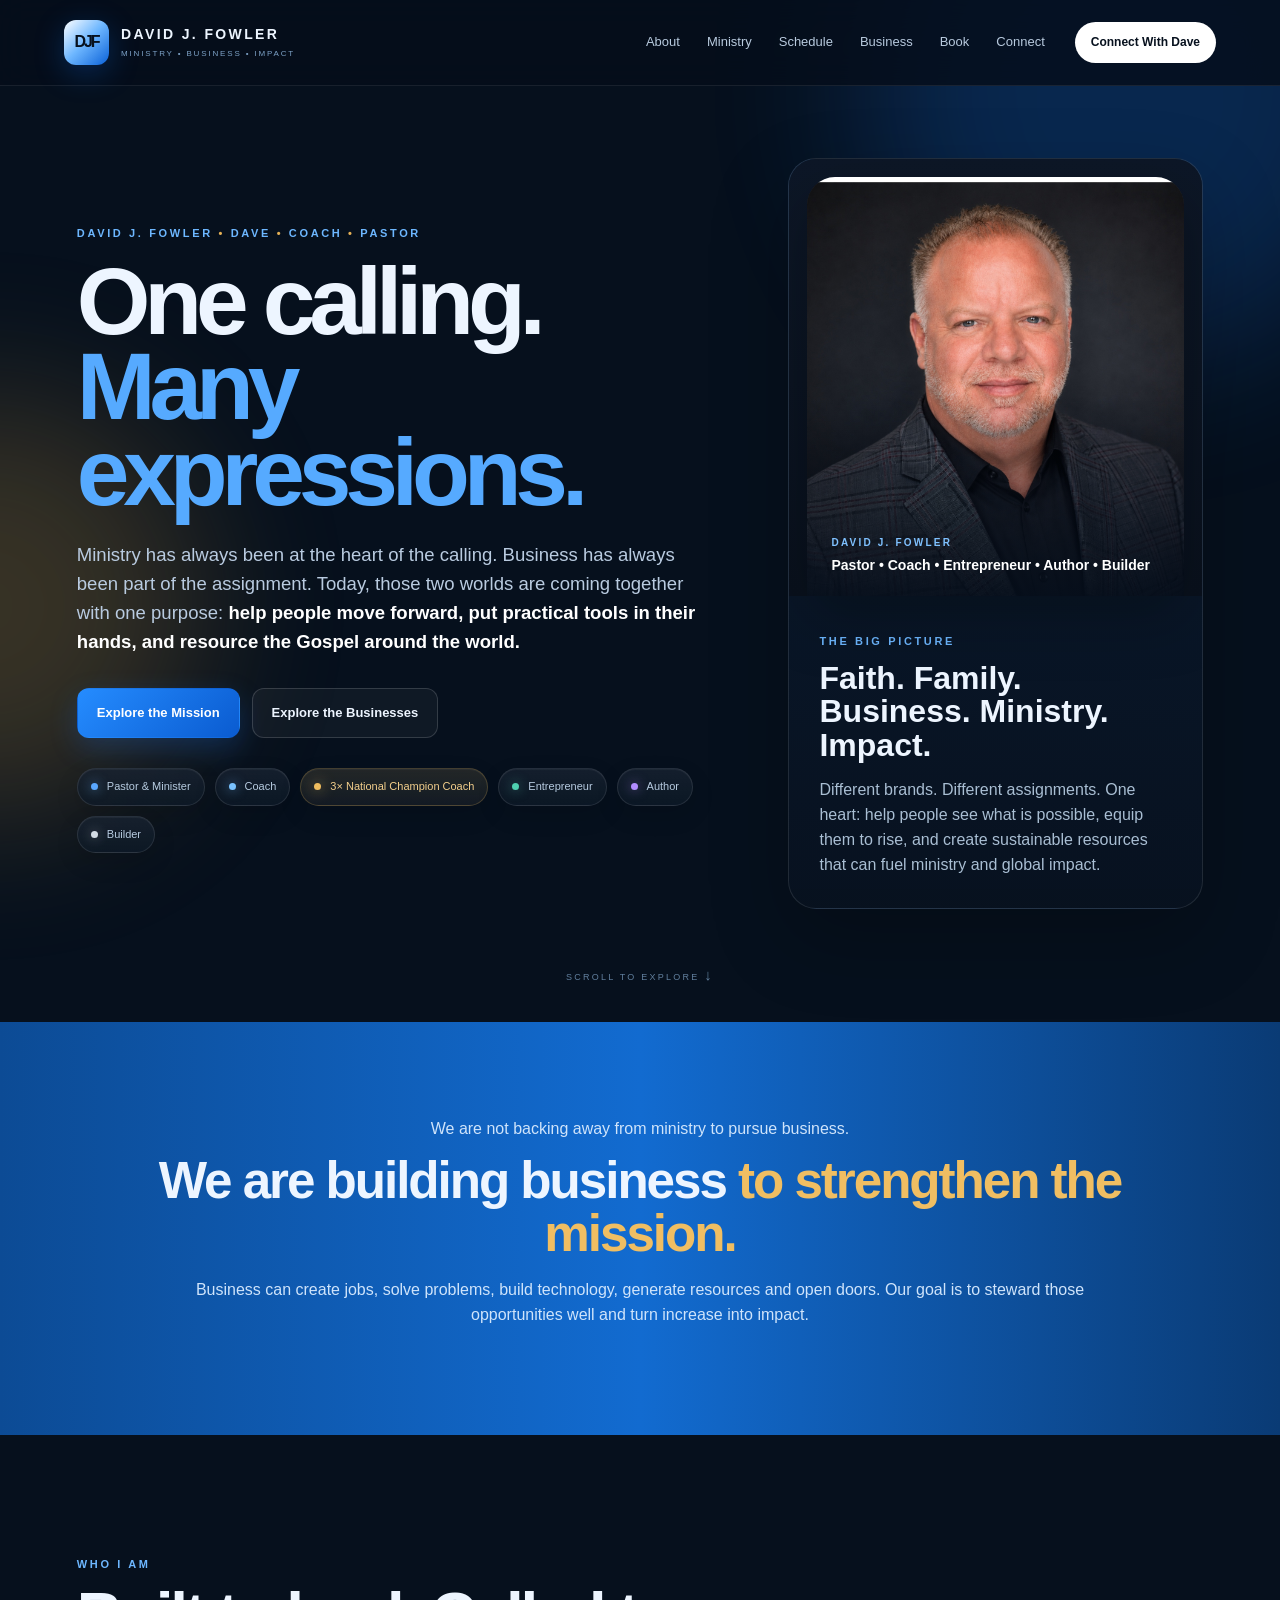
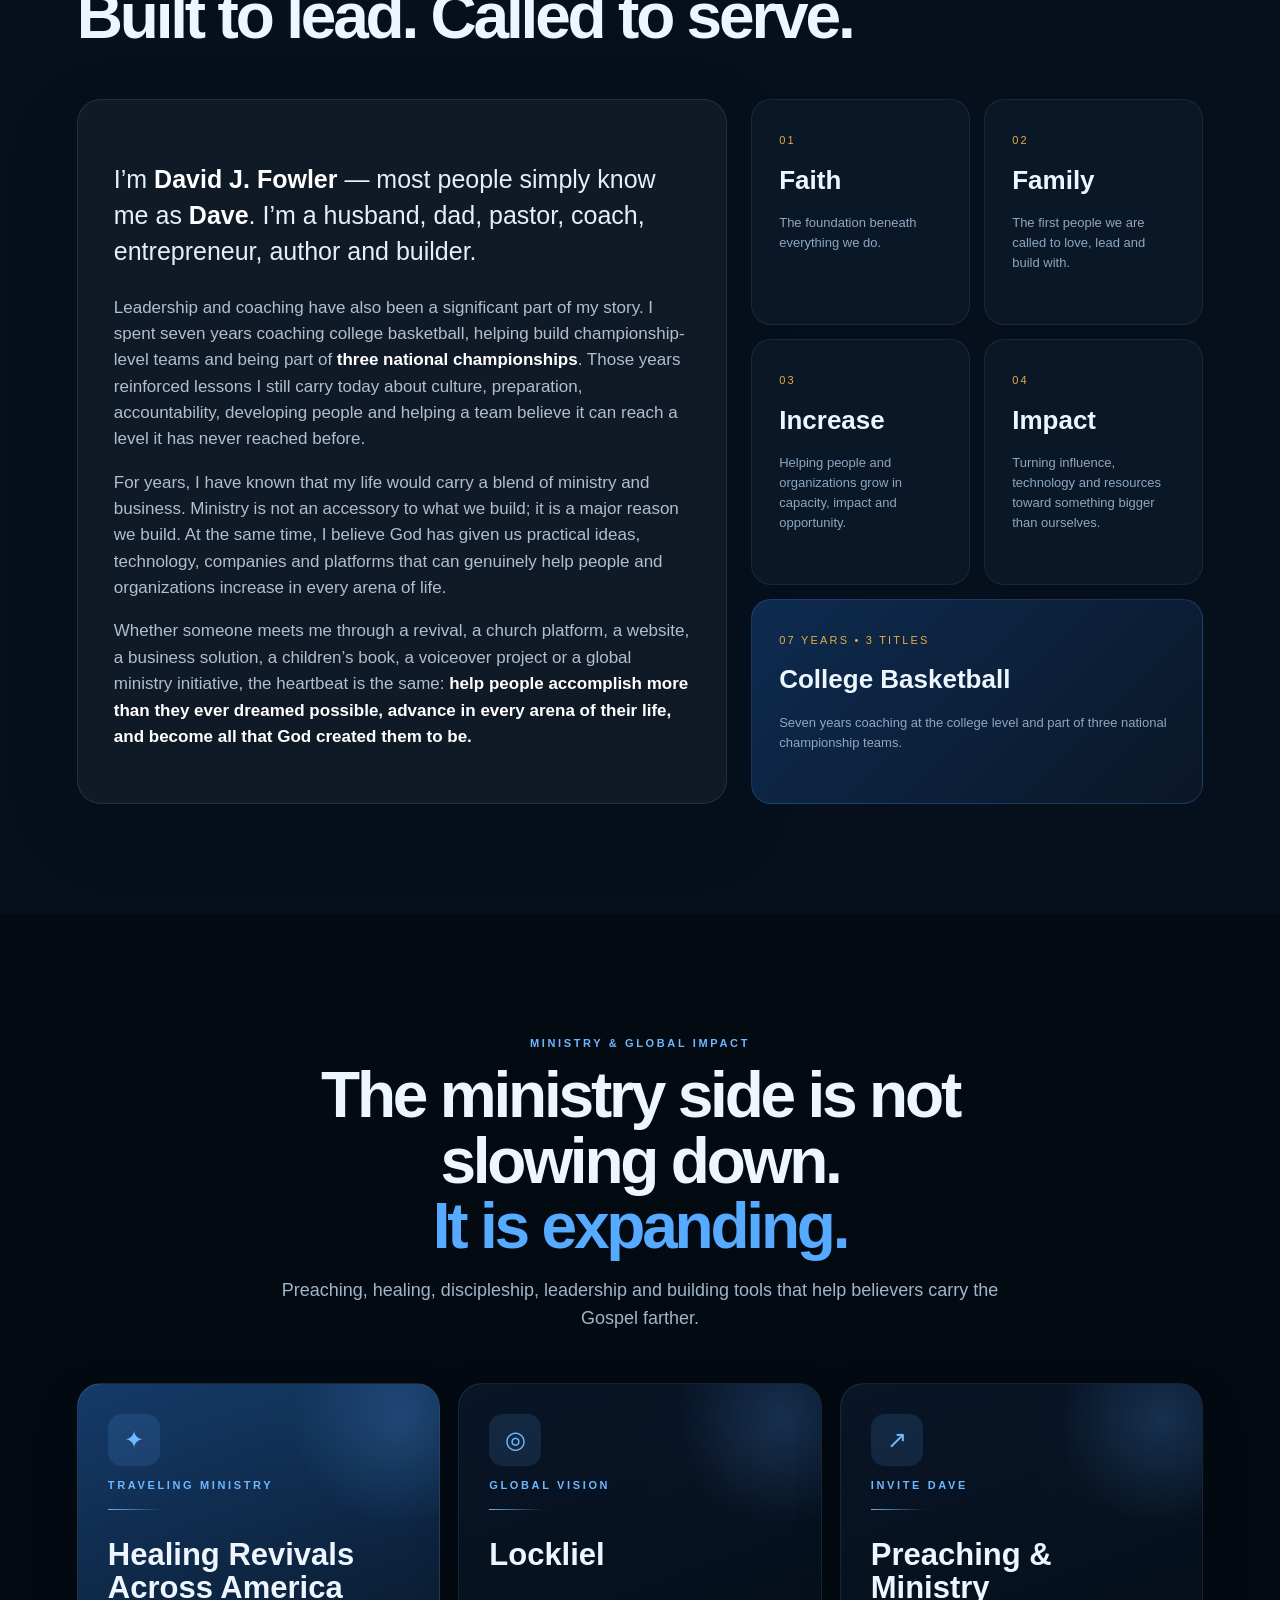
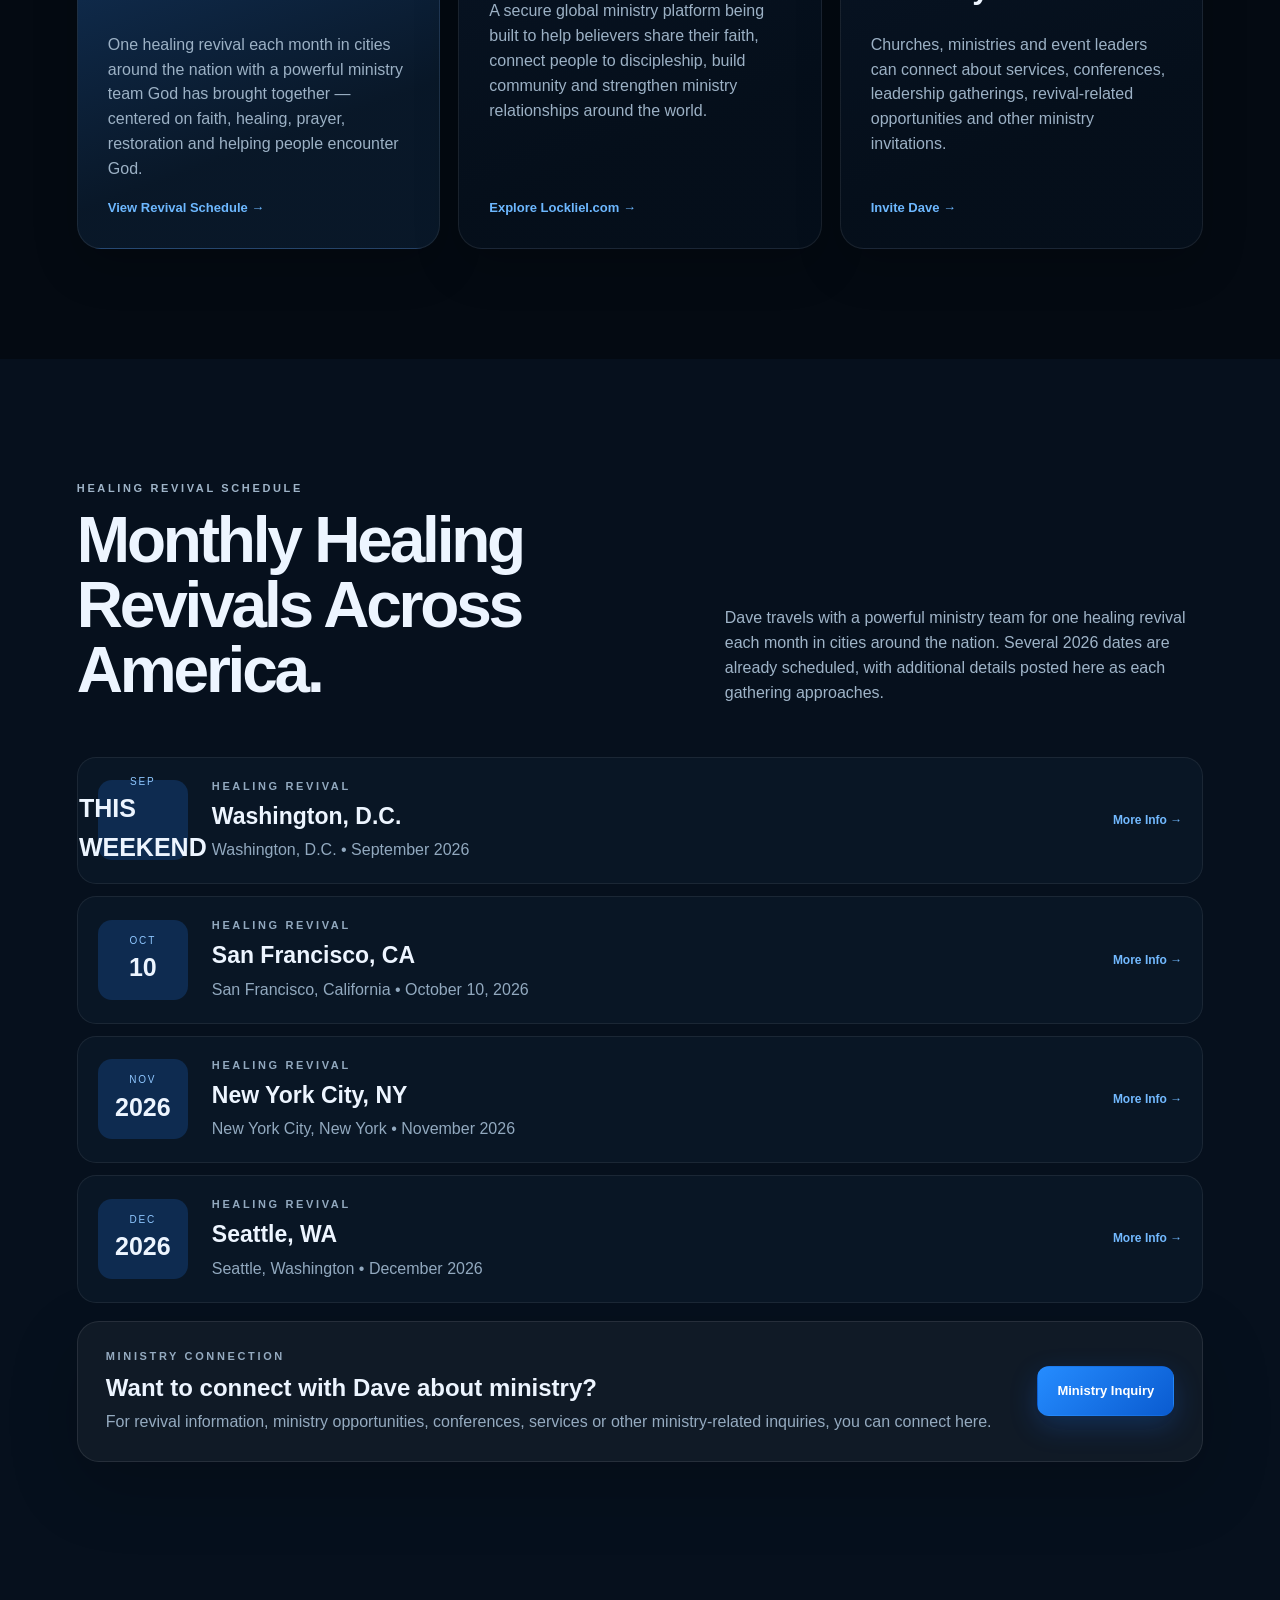
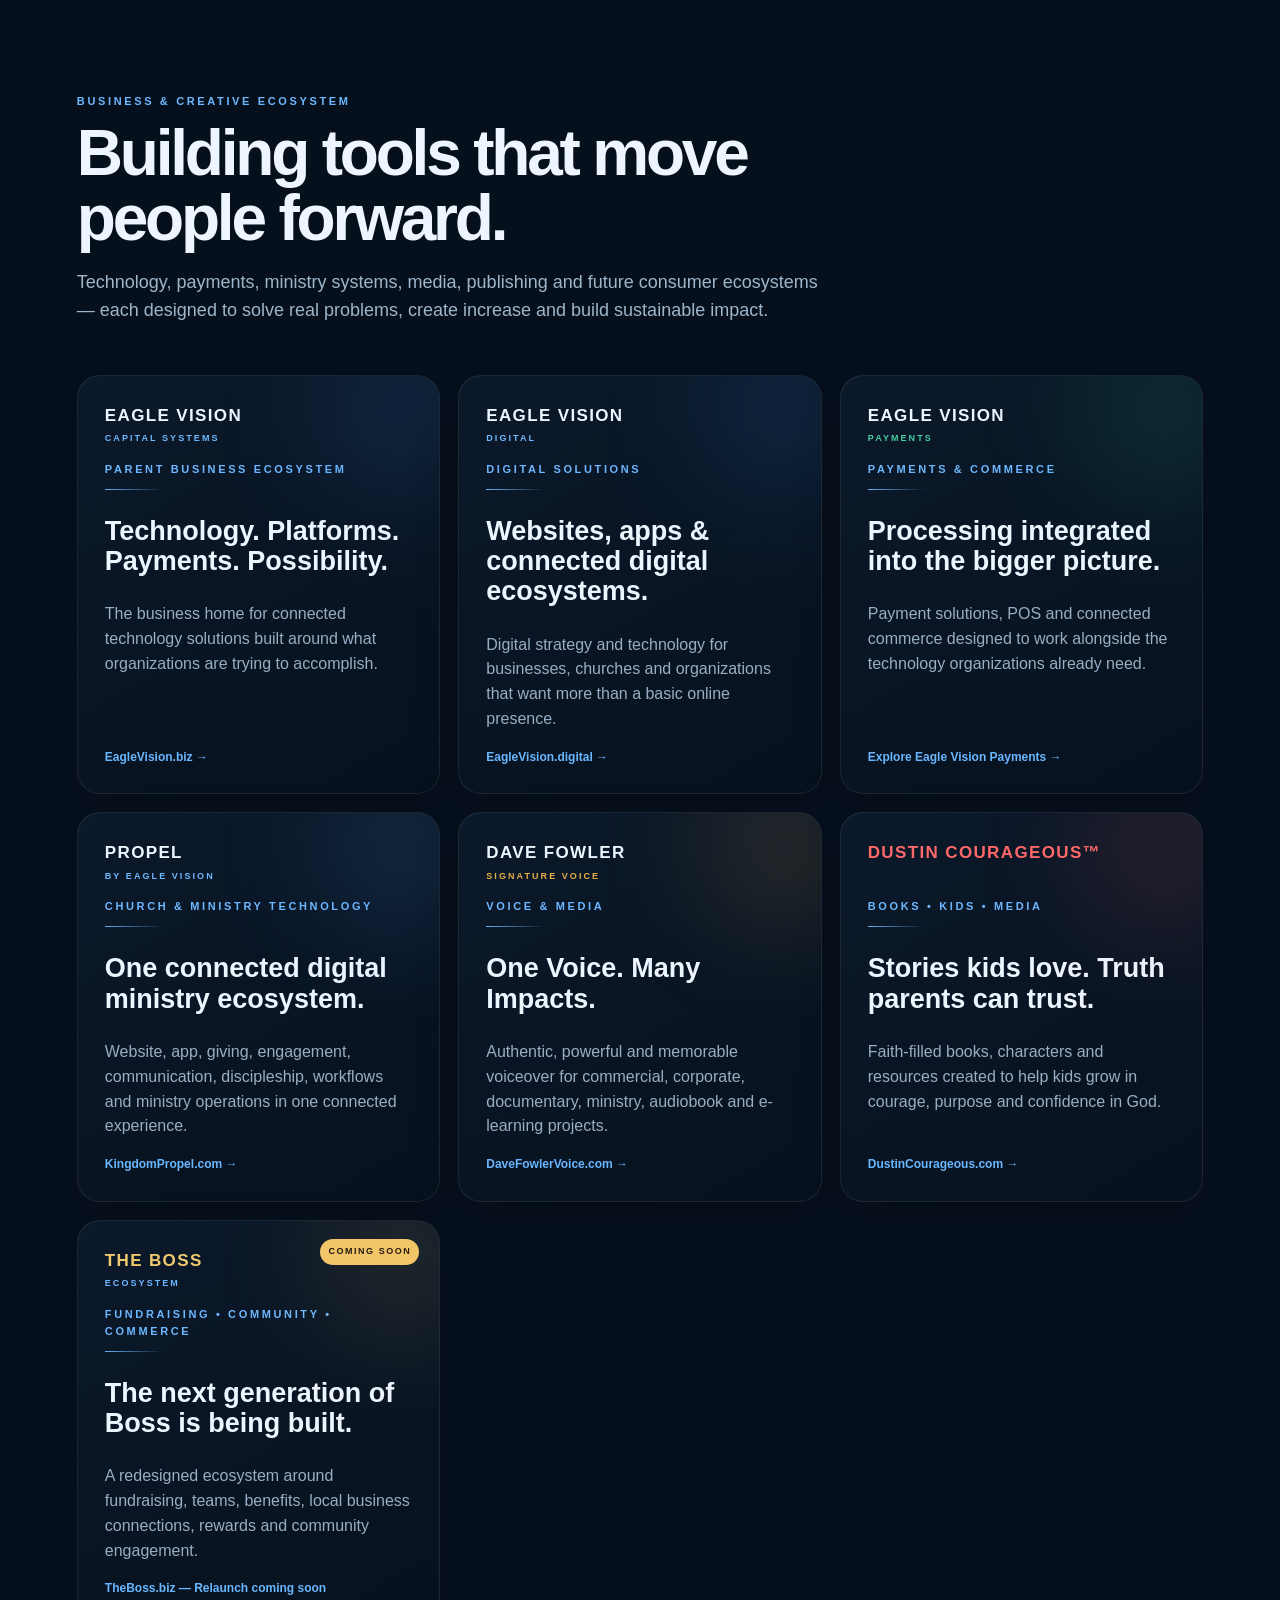
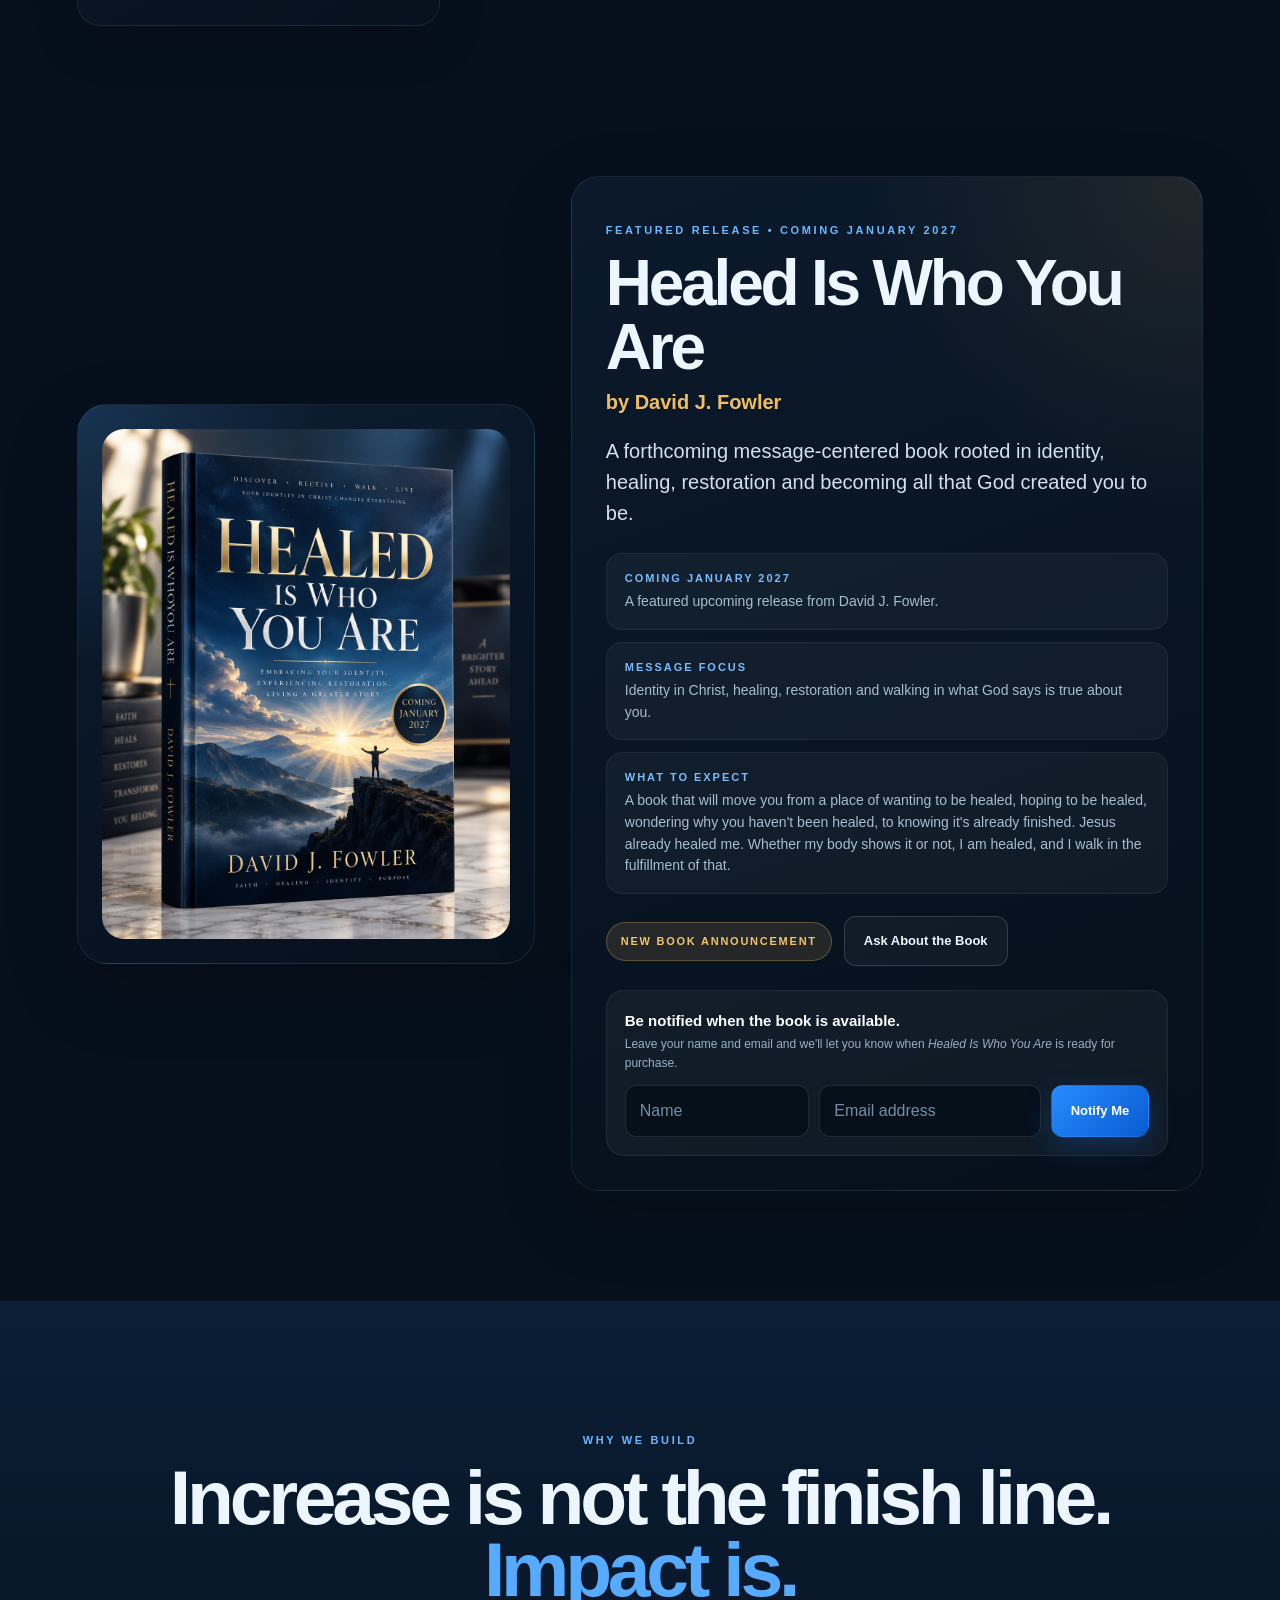
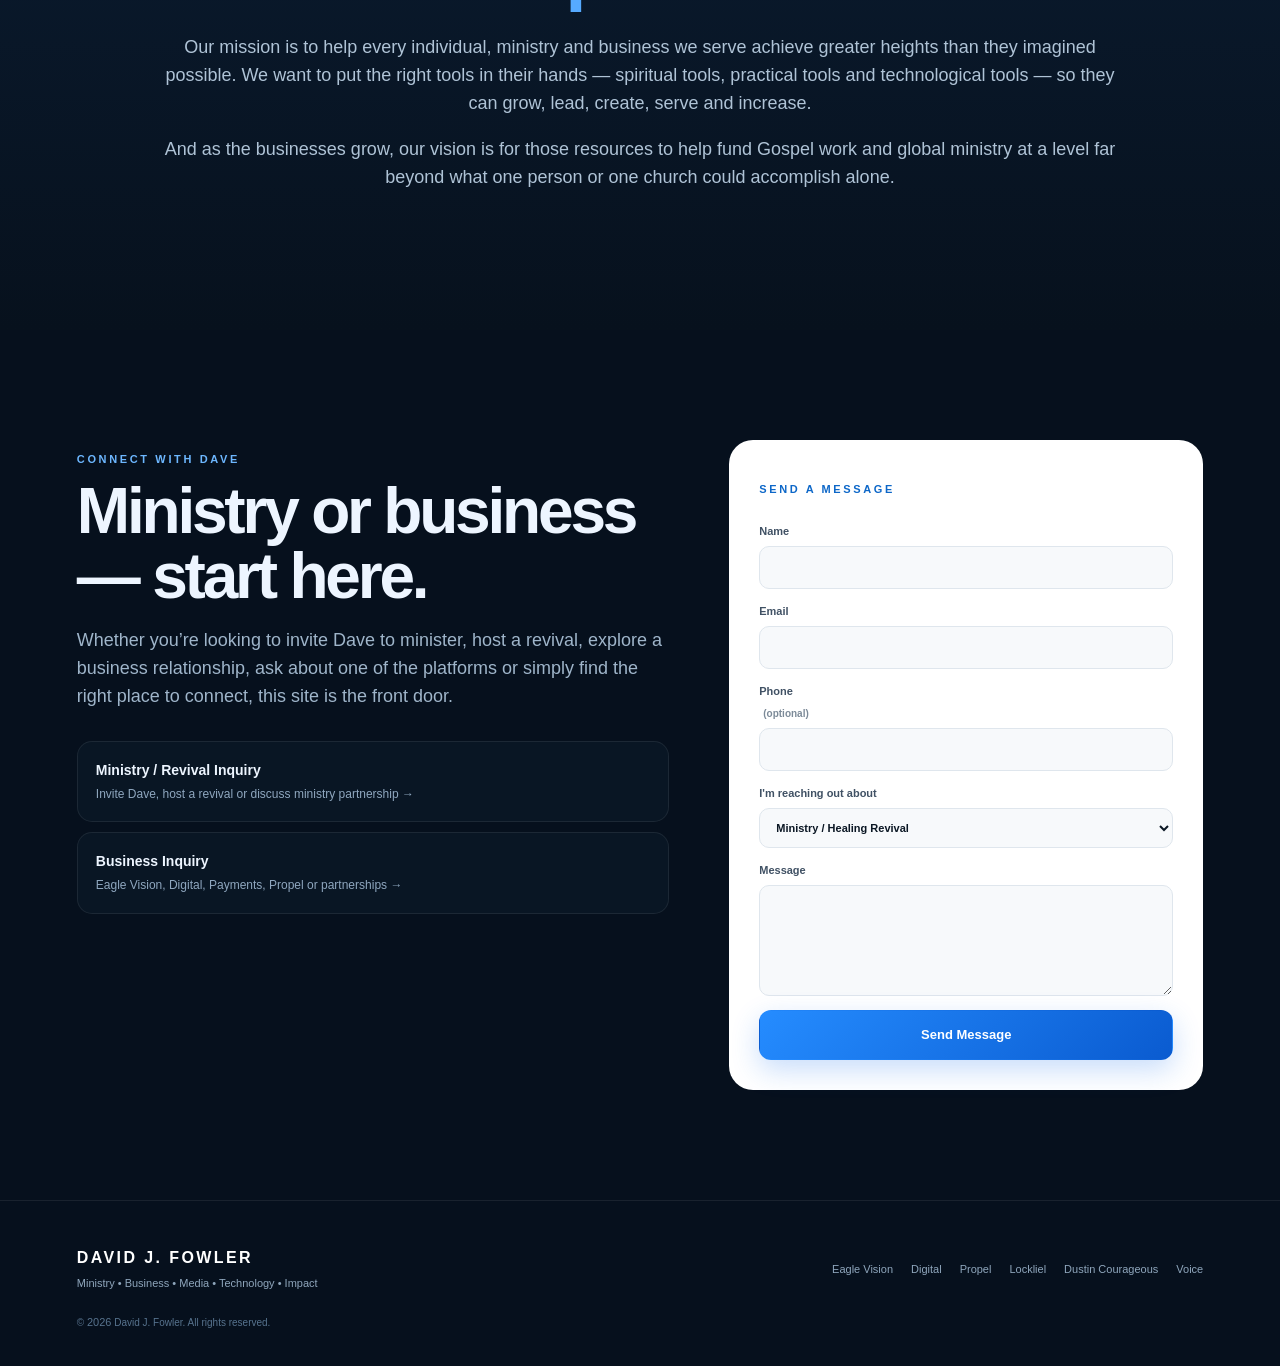
==== index.html @ c8394885 "Add files via upload" ====
<!doctype html>
<html lang="en">
<head>
  <meta charset="utf-8">
  <meta name="viewport" content="width=device-width, initial-scale=1">
  <title>David J. Fowler | Ministry • Business • Impact</title>
  <meta name="description" content="David J. Fowler — pastor, coach, entrepreneur, author and builder. Ministry first. Business with purpose. One mission: help people move forward and resource the Gospel around the world.">
  <meta property="og:title" content="David J. Fowler | One Calling. Many Expressions.">
  <meta property="og:description" content="Ministry. Business. Media. Technology. One mission: help people move forward and resource the Gospel around the world.">
  <meta property="og:type" content="website">
  <meta name="theme-color" content="#08111f">
  <link rel="stylesheet" href="styles.css">
</head>
<body>
  <div class="ambient ambient-one"></div>
  <div class="ambient ambient-two"></div>

  <header class="site-header">
    <a class="identity" href="#top" aria-label="David J. Fowler home">
      <span class="identity-mark">DJF</span>
      <span class="identity-copy">
        <strong>DAVID J. FOWLER</strong>
        <small>MINISTRY • BUSINESS • IMPACT</small>
      </span>
    </a>
    <nav class="desktop-nav" aria-label="Primary navigation">
      <a href="#about">About</a>
      <a href="#ministry">Ministry</a>
      <a href="#schedule">Schedule</a>
      <a href="#business">Business</a>
      <a href="#book">Book</a>
      <a href="#connect">Connect</a>
    </nav>
    <a class="header-cta" href="#connect">Connect With Dave</a>
  </header>

  <main id="top">
    <section class="hero">
      <div class="hero-grid">
        <div class="hero-copy">
          <p class="eyebrow">DAVID J. FOWLER <span>•</span> DAVE <span>•</span> COACH <span>•</span> PASTOR</p>
          <h1>One calling.<br><span>Many expressions.</span></h1>
          <p class="hero-lead">
            Ministry has always been at the heart of the calling. Business has always been part of the assignment.
            Today, those two worlds are coming together with one purpose: <strong>help people move forward, put practical tools in their hands, and resource the Gospel around the world.</strong>
          </p>
          <div class="hero-actions">
            <a class="button button-primary" href="#ministry">Explore the Mission</a>
            <a class="button button-secondary" href="#business">Explore the Businesses</a>
          </div>
          <div class="role-row" aria-label="Roles">
            <span class="role-pill role-ministry"><i></i>Pastor & Minister</span>
            <span class="role-pill role-coach"><i></i>Coach</span>
            <span class="role-pill role-champion"><i></i>3× National Champion Coach</span>
            <span class="role-pill role-business"><i></i>Entrepreneur</span>
            <span class="role-pill role-author"><i></i>Author</span>
            <span class="role-pill role-builder"><i></i>Builder</span>
          </div>
        </div>

        <aside class="hero-panel hero-portrait-panel">
          <div class="portrait-wrap">
            <div class="portrait-frame">
              <img src="assets/dave-fowler-portrait.jpeg" alt="David J. Fowler">
              <div class="portrait-overlay">
                <span>DAVID J. FOWLER</span>
                <strong>Pastor • Coach • Entrepreneur • Author • Builder</strong>
              </div>
            </div>
          </div>
          <div class="portrait-copy">
            <p class="panel-kicker">THE BIG PICTURE</p>
            <h2>Faith. Family. Business. Ministry. Impact.</h2>
            <p>
              Different brands. Different assignments. One heart: help people see what is possible, equip them to rise,
              and create sustainable resources that can fuel ministry and global impact.
            </p>
          </div>
        </aside>
      </div>
      <div class="scroll-note">SCROLL TO EXPLORE <span>↓</span></div>
    </section>

    <section class="statement-band">
      <p>We are not backing away from ministry to pursue business.</p>
      <h2>We are building business <span>to strengthen the mission.</span></h2>
      <p>
        Business can create jobs, solve problems, build technology, generate resources and open doors.
        Our goal is to steward those opportunities well and turn increase into impact.
      </p>
    </section>

    <section id="about" class="section">
      <div class="section-heading">
        <p class="eyebrow">WHO I AM</p>
        <h2>Built to lead. Called to serve.</h2>
      </div>
      <div class="about-grid">
        <article class="about-story glass">
          <p class="large-copy">
            I’m <strong>David J. Fowler</strong> — most people simply know me as <strong>Dave</strong>.
            I’m a husband, dad, pastor, coach, entrepreneur, author and builder.
          </p>
          <p>
            Leadership and coaching have also been a significant part of my story. I spent seven years coaching college basketball,
            helping build championship-level teams and being part of <strong>three national championships</strong>.
            Those years reinforced lessons I still carry today about culture, preparation, accountability, developing people
            and helping a team believe it can reach a level it has never reached before.
          </p>
          <p>
            For years, I have known that my life would carry a blend of ministry and business.
            Ministry is not an accessory to what we build; it is a major reason we build.
            At the same time, I believe God has given us practical ideas, technology, companies and platforms
            that can genuinely help people and organizations increase in every arena of life.
          </p>
          <p>
            Whether someone meets me through a revival, a church platform, a website, a business solution,
            a children’s book, a voiceover project or a global ministry initiative, the heartbeat is the same:
            <strong>help people accomplish more than they ever dreamed possible, advance in every arena of their life, and become all that God created them to be.</strong>
          </p>
        </article>

        <aside class="about-values">
          <div class="value-card">
            <span>01</span>
            <h3>Faith</h3>
            <p>The foundation beneath everything we do.</p>
          </div>
          <div class="value-card">
            <span>02</span>
            <h3>Family</h3>
            <p>The first people we are called to love, lead and build with.</p>
          </div>
          <div class="value-card">
            <span>03</span>
            <h3>Increase</h3>
            <p>Helping people and organizations grow in capacity, impact and opportunity.</p>
          </div>
          <div class="value-card">
            <span>04</span>
            <h3>Impact</h3>
            <p>Turning influence, technology and resources toward something bigger than ourselves.</p>
          </div>
          <div class="value-card coaching-achievement">
            <span>07 YEARS • 3 TITLES</span>
            <h3>College Basketball</h3>
            <p>Seven years coaching at the college level and part of three national championship teams.</p>
          </div>
        </aside>
      </div>
    </section>

    <section id="ministry" class="section section-dark">
      <div class="section-heading centered">
        <p class="eyebrow">MINISTRY & GLOBAL IMPACT</p>
        <h2>The ministry side is not slowing down.<br><span>It is expanding.</span></h2>
        <p class="section-intro">
          Preaching, healing, discipleship, leadership and building tools that help believers carry the Gospel farther.
        </p>
      </div>

      <div class="ministry-grid">
        <article class="feature-card feature-revival">
          <div class="feature-icon">✦</div>
          <p class="card-kicker">TRAVELING MINISTRY</p>
          <h3>Healing Revivals Across America</h3>
          <p>
            One healing revival each month in cities around the nation with a powerful ministry team God has brought together — centered on faith, healing, prayer, restoration and helping people encounter God.
          </p>
          <a href="#schedule">View Revival Schedule →</a>
        </article>

        <article class="feature-card">
          <div class="feature-icon">◎</div>
          <p class="card-kicker">GLOBAL VISION</p>
          <h3>Lockliel</h3>
          <p>
            A secure global ministry platform being built to help believers share their faith, connect people to discipleship,
            build community and strengthen ministry relationships around the world.
          </p>
          <a href="https://Lockliel.com" target="_blank" rel="noopener">Explore Lockliel.com →</a>
        </article>

        <article class="feature-card">
          <div class="feature-icon">↗</div>
          <p class="card-kicker">INVITE DAVE</p>
          <h3>Preaching & Ministry</h3>
          <p>
            Churches, ministries and event leaders can connect about services, conferences, leadership gatherings, revival-related opportunities and other ministry invitations.
          </p>
          <a href="#connect">Invite Dave →</a>
        </article>
      </div>
    </section>

    <section id="schedule" class="section schedule-section">
      <div class="schedule-head">
        <div>
          <p class="eyebrow">HEALING REVIVAL SCHEDULE</p>
          <h2>Monthly Healing Revivals Across America.</h2>
        </div>
        <p>
          Dave travels with a powerful ministry team for one healing revival each month in cities around the nation.
          Several 2026 dates are already scheduled, with additional details posted here as each gathering approaches.
        </p>
      </div>

      <div id="schedule-list" class="schedule-list" aria-live="polite"></div>

      <div class="schedule-callout glass">
        <div>
          <p class="card-kicker">MINISTRY CONNECTION</p>
          <h3>Want to connect with Dave about ministry?</h3>
          <p>For revival information, ministry opportunities, conferences, services or other ministry-related inquiries, you can connect here.</p>
        </div>
        <a class="button button-primary" href="#connect">Ministry Inquiry</a>
      </div>
    </section>

    <section id="business" class="section">
      <div class="section-heading">
        <p class="eyebrow">BUSINESS & CREATIVE ECOSYSTEM</p>
        <h2>Building tools that move people forward.</h2>
        <p class="section-intro left">
          Technology, payments, ministry systems, media, publishing and future consumer ecosystems —
          each designed to solve real problems, create increase and build sustainable impact.
        </p>
      </div>

      <div class="venture-grid">
        <article class="venture-card ev">
          <div class="brand-wordmark">EAGLE VISION <span>CAPITAL SYSTEMS</span></div>
          <p class="card-kicker">PARENT BUSINESS ECOSYSTEM</p>
          <h3>Technology. Platforms. Payments. Possibility.</h3>
          <p>
            The business home for connected technology solutions built around what organizations are trying to accomplish.
          </p>
          <a href="https://EagleVision.biz" target="_blank" rel="noopener">EagleVision.biz →</a>
        </article>

        <article class="venture-card evd">
          <div class="brand-wordmark">EAGLE VISION <span>DIGITAL</span></div>
          <p class="card-kicker">DIGITAL SOLUTIONS</p>
          <h3>Websites, apps & connected digital ecosystems.</h3>
          <p>
            Digital strategy and technology for businesses, churches and organizations that want more than a basic online presence.
          </p>
          <a href="https://EagleVision.digital" target="_blank" rel="noopener">EagleVision.digital →</a>
        </article>

        <article class="venture-card payments">
          <div class="brand-wordmark">EAGLE VISION <span>PAYMENTS</span></div>
          <p class="card-kicker">PAYMENTS & COMMERCE</p>
          <h3>Processing integrated into the bigger picture.</h3>
          <p>
            Payment solutions, POS and connected commerce designed to work alongside the technology organizations already need.
          </p>
          <a href="https://eaglevision.biz/payments" target="_blank" rel="noopener">Explore Eagle Vision Payments →</a>
        </article>

        <article class="venture-card propel">
          <div class="brand-wordmark">PROPEL <span>BY EAGLE VISION</span></div>
          <p class="card-kicker">CHURCH & MINISTRY TECHNOLOGY</p>
          <h3>One connected digital ministry ecosystem.</h3>
          <p>
            Website, app, giving, engagement, communication, discipleship, workflows and ministry operations in one connected experience.
          </p>
          <a href="https://KingdomPropel.com" target="_blank" rel="noopener">KingdomPropel.com →</a>
        </article>

        <article class="venture-card voice">
          <div class="brand-wordmark">DAVE FOWLER <span>SIGNATURE VOICE</span></div>
          <p class="card-kicker">VOICE & MEDIA</p>
          <h3>One Voice. Many Impacts.</h3>
          <p>
            Authentic, powerful and memorable voiceover for commercial, corporate, documentary, ministry, audiobook and e-learning projects.
          </p>
          <a href="https://DaveFowlerVoice.com" target="_blank" rel="noopener">DaveFowlerVoice.com →</a>
        </article>

        <article class="venture-card dustin">
          <div class="brand-wordmark">DUSTIN COURAGEOUS™</div>
          <p class="card-kicker">BOOKS • KIDS • MEDIA</p>
          <h3>Stories kids love. Truth parents can trust.</h3>
          <p>
            Faith-filled books, characters and resources created to help kids grow in courage, purpose and confidence in God.
          </p>
          <a href="https://DustinCourageous.com" target="_blank" rel="noopener">DustinCourageous.com →</a>
        </article>

        <article class="venture-card boss coming">
          <div class="coming-badge">COMING SOON</div>
          <div class="brand-wordmark">THE BOSS <span>ECOSYSTEM</span></div>
          <p class="card-kicker">FUNDRAISING • COMMUNITY • COMMERCE</p>
          <h3>The next generation of Boss is being built.</h3>
          <p>
            A redesigned ecosystem around fundraising, teams, benefits, local business connections, rewards and community engagement.
          </p>
          <span class="muted-link">TheBoss.biz — Relaunch coming soon</span>
        </article>
      </div>
    </section>

    <section id="book" class="section book-section">
      <div class="book-grid">
        <div class="book-visual">
          <div class="book-image-shell">
            <img src="assets/healed-is-who-you-are-book-mockup.png" alt="Healed Is Who You Are book mockup by David J. Fowler">
          </div>
        </div>
        <div class="book-copy">
          <p class="eyebrow">FEATURED RELEASE • COMING JANUARY 2027</p>
          <h2>Healed Is Who You Are</h2>
          <p class="book-author">by David J. Fowler</p>
          <p class="book-lead">
            A forthcoming message-centered book rooted in identity, healing, restoration and becoming all that God created you to be.
          </p>
          <div class="book-points">
            <div><strong>COMING JANUARY 2027</strong><span>A featured upcoming release from David J. Fowler.</span></div>
            <div><strong>MESSAGE FOCUS</strong><span>Identity in Christ, healing, restoration and walking in what God says is true about you.</span></div>
            <div><strong>WHAT TO EXPECT</strong><span>A book that will move you from a place of wanting to be healed, hoping to be healed, wondering why you haven't been healed, to knowing it's already finished. Jesus already healed me. Whether my body shows it or not, I am healed, and I walk in the fulfillment of that.</span></div>
          </div>
          <div class="book-actions">
            <span class="book-pill">New Book Announcement</span>
            <a class="button button-secondary" href="#connect">Ask About the Book</a>
          </div>

          <form class="book-notify-form" name="healed-book-notify" method="POST" data-netlify="true" action="/thank-you.html">
            <input type="hidden" name="form-name" value="healed-book-notify">
            <input type="hidden" name="interest" value="Healed Is Who You Are book notification">
            <div class="book-notify-copy">
              <strong>Be notified when the book is available.</strong>
              <span>Leave your name and email and we'll let you know when <em>Healed Is Who You Are</em> is ready for purchase.</span>
            </div>
            <div class="book-notify-fields">
              <input type="text" name="name" placeholder="Name" aria-label="Name" required>
              <input type="email" name="email" placeholder="Email address" aria-label="Email address" required>
              <button class="button button-primary" type="submit">Notify Me</button>
            </div>
          </form>
        </div>
      </div>
    </section>

    <section class="purpose-section">
      <div class="purpose-inner">
        <p class="eyebrow">WHY WE BUILD</p>
        <h2>Increase is not the finish line.<br><span>Impact is.</span></h2>
        <p>
          Our mission is to help every individual, ministry and business we serve achieve greater heights than they imagined possible.
          We want to put the right tools in their hands — spiritual tools, practical tools and technological tools — so they can grow,
          lead, create, serve and increase.
        </p>
        <p>
          And as the businesses grow, our vision is for those resources to help fund Gospel work and global ministry at a level
          far beyond what one person or one church could accomplish alone.
        </p>
      </div>
    </section>

    <section id="connect" class="section connect-section">
      <div class="connect-grid">
        <div>
          <p class="eyebrow">CONNECT WITH DAVE</p>
          <h2>Ministry or business — start here.</h2>
          <p class="section-intro left">
            Whether you’re looking to invite Dave to minister, host a revival, explore a business relationship,
            ask about one of the platforms or simply find the right place to connect, this site is the front door.
          </p>

          <div class="connect-options">
            <a href="mailto:info@eaglevision.biz?subject=Ministry%20Connection%20for%20Dave%20Fowler">
              <strong>Ministry / Revival Inquiry</strong><span>Invite Dave, host a revival or discuss ministry partnership →</span>
            </a>
            <a href="mailto:info@eaglevision.biz?subject=Business%20Connection%20for%20Dave%20Fowler">
              <strong>Business Inquiry</strong><span>Eagle Vision, Digital, Payments, Propel or partnerships →</span>
            </a>
          </div>
        </div>

        <form class="contact-card" name="dave-fowler-contact" method="POST" data-netlify="true" action="/thank-you.html">
          <input type="hidden" name="form-name" value="dave-fowler-contact">
          <p class="card-kicker">SEND A MESSAGE</p>
          <label>Name<input type="text" name="name" required></label>
          <label>Email<input type="email" name="email" required></label>
          <label>Phone <span class="optional-note">(optional)</span><input type="tel" name="phone" autocomplete="tel"></label>
          <label>I'm reaching out about
            <select name="interest">
              <option>Ministry / Healing Revival</option>
              <option>Speaking / Leadership</option>
              <option>Eagle Vision Capital Systems</option>
              <option>Eagle Vision Digital</option>
              <option>Eagle Vision Payments</option>
              <option>Propel</option>
              <option>Lockliel</option>
              <option>Dustin Courageous</option>
              <option>Dave Fowler Voice</option>
              <option>The Boss</option>
              <option>Interested in Joining the Sales Team</option>
              <option>Interested in Becoming a Referral Partner</option>
              <option>Something Else</option>
            </select>
          </label>
          <label>Message<textarea name="message" rows="5" required></textarea></label>
          <button class="button button-primary" type="submit">Send Message</button>
        </form>
      </div>
    </section>
  </main>

  <footer class="site-footer">
    <div>
      <strong>DAVID J. FOWLER</strong>
      <span>Ministry • Business • Media • Technology • Impact</span>
    </div>
    <div class="footer-links">
      <a href="https://EagleVision.biz" target="_blank" rel="noopener">Eagle Vision</a>
      <a href="https://EagleVision.digital" target="_blank" rel="noopener">Digital</a>
      <a href="https://KingdomPropel.com" target="_blank" rel="noopener">Propel</a>
      <a href="https://Lockliel.com" target="_blank" rel="noopener">Lockliel</a>
      <a href="https://DustinCourageous.com" target="_blank" rel="noopener">Dustin Courageous</a>
      <a href="https://DaveFowlerVoice.com" target="_blank" rel="noopener">Voice</a>
    </div>
    <small>© <span id="year"></span> David J. Fowler. All rights reserved.</small>
  </footer>

  <script src="schedule.js"></script>
  <script>
    document.getElementById('year').textContent = new Date().getFullYear();

    const scheduleList = document.getElementById('schedule-list');
    const events = window.DJF_EVENTS || [];

    if (!events.length) {
      scheduleList.innerHTML = `
        <article class="schedule-card schedule-empty">
          <div class="date-tile"><span>NEW</span><strong>DATES</strong></div>
          <div>
            <p class="card-kicker">HEALING REVIVAL SCHEDULE</p>
            <h3>Upcoming revival details are being prepared.</h3>
            <p>Confirmed monthly healing-revival locations will appear here as event details are released.</p>
          </div>
          <a href="#connect">Ministry Inquiry →</a>
        </article>`;
    } else {
      scheduleList.innerHTML = events.map(event => `
        <article class="schedule-card">
          <div class="date-tile"><span>${event.month}</span><strong>${event.day}</strong></div>
          <div>
            <p class="card-kicker">${event.region || 'HEALING REVIVAL'}</p>
            <h3>${event.city}, ${event.state}</h3>
            <p>${event.venue || 'Host location to be announced'}${event.details ? ' • ' + event.details : ''}</p>
          </div>
          <a href="${event.url || '#connect'}">${event.url ? 'Event Details' : 'More Info'} →</a>
        </article>
      `).join('');
    }
  </script>
</body>
</html>
---- styles.css ----
*{box-sizing:border-box}html{scroll-behavior:smooth}body{margin:0;background:#06101d;color:#edf5ff;font-family:Inter,ui-sans-serif,-apple-system,BlinkMacSystemFont,"Segoe UI",sans-serif;line-height:1.55;overflow-x:hidden}a{color:inherit;text-decoration:none}button,input,select,textarea{font:inherit}.ambient{position:fixed;filter:blur(80px);opacity:.22;pointer-events:none;z-index:-1}.ambient-one{width:540px;height:540px;border-radius:50%;background:#167dff;top:-180px;right:-120px}.ambient-two{width:420px;height:420px;border-radius:50%;background:#e6ad46;left:-220px;top:44vh}.site-header{height:86px;display:flex;align-items:center;gap:30px;padding:0 5vw;border-bottom:1px solid rgba(255,255,255,.08);background:rgba(5,14,27,.83);backdrop-filter:blur(16px);position:sticky;top:0;z-index:50}.identity{display:flex;align-items:center;gap:12px;margin-right:auto}.identity-mark{width:45px;height:45px;border-radius:12px;display:grid;place-items:center;font-weight:900;letter-spacing:-2px;background:linear-gradient(135deg,#fff,#6eb7ff 48%,#0a61d8);color:#07111e;box-shadow:0 8px 30px rgba(20,120,255,.25)}.identity-copy{display:flex;flex-direction:column}.identity-copy strong{font-size:14px;letter-spacing:.17em}.identity-copy small{font-size:8px;letter-spacing:.23em;color:#7fa3c8;margin-top:2px}.desktop-nav{display:flex;gap:27px;color:#b8cade;font-size:13px}.desktop-nav a:hover{color:white}.header-cta{padding:11px 16px;border-radius:999px;background:#fff;color:#07111e;font-weight:800;font-size:12px}.hero{min-height:calc(100vh - 86px);padding:8vh 6vw 4vh;position:relative;display:flex;flex-direction:column;justify-content:center}.hero-grid{display:grid;grid-template-columns:minmax(0,1.2fr) minmax(360px,.8fr);gap:7vw;align-items:center;max-width:1450px;margin:auto}.eyebrow,.card-kicker,.panel-kicker{font-size:11px;letter-spacing:.24em;color:#6db7ff;font-weight:800}.eyebrow span{color:#e4b055}.hero h1{font-size:clamp(58px,7.4vw,118px);line-height:.9;letter-spacing:-.065em;margin:.18em 0 .28em;max-width:850px}.hero h1 span,.section-heading h2 span,.purpose-inner h2 span,.section-dark h2 span{color:#56aaff}.hero-lead{max-width:830px;color:#b9cbe0;font-size:clamp(18px,1.45vw,23px)}.hero-lead strong{color:#fff}.hero-actions{display:flex;gap:12px;margin-top:32px;flex-wrap:wrap}.button{display:inline-flex;align-items:center;justify-content:center;padding:14px 19px;border-radius:12px;font-weight:850;font-size:13px;border:1px solid transparent;cursor:pointer}.button-primary{background:linear-gradient(135deg,#258cff,#0a5bd0);box-shadow:0 10px 28px rgba(25,112,239,.24);color:white}.button-secondary{border-color:rgba(255,255,255,.15);background:rgba(255,255,255,.04)}.role-row{display:flex;gap:10px;flex-wrap:wrap;margin-top:30px}
.role-pill{
  position:relative;
  display:inline-flex;
  align-items:center;
  gap:9px;
  font-size:11px;
  color:#b7cbe0;
  padding:9px 13px;
  border:1px solid rgba(255,255,255,.10);
  border-radius:999px;
  background:
    linear-gradient(180deg,rgba(255,255,255,.055),rgba(255,255,255,.02)),
    rgba(8,20,35,.72);
  box-shadow:
    inset 0 1px 0 rgba(255,255,255,.045),
    0 9px 24px rgba(0,0,0,.12);
  backdrop-filter:blur(10px);
  transition:transform .22s ease,border-color .22s ease,box-shadow .22s ease,color .22s ease;
}
.role-pill i{
  width:7px;
  height:7px;
  border-radius:50%;
  background:#69b7ff;
  box-shadow:0 0 12px rgba(105,183,255,.65);
  flex:0 0 auto;
}
.role-pill:hover{
  transform:translateY(-2px);
  border-color:rgba(115,191,255,.28);
  color:#fff;
  box-shadow:
    inset 0 1px 0 rgba(255,255,255,.065),
    0 14px 30px rgba(0,0,0,.18);
}
.role-champion{
  color:#f4d08c;
  border-color:rgba(239,190,95,.22);
  background:
    linear-gradient(180deg,rgba(239,190,95,.11),rgba(239,190,95,.035)),
    rgba(12,22,35,.78);
}
.role-champion i{
  background:#efbd5f;
  box-shadow:0 0 14px rgba(239,189,95,.72);
}
.role-champion:hover{
  border-color:rgba(239,190,95,.42);
  color:#ffe3a7;
}
.role-business i{background:#4fd1b1;box-shadow:0 0 12px rgba(79,209,177,.55)}
.role-author i{background:#b18cff;box-shadow:0 0 12px rgba(177,140,255,.55)}
.role-builder i{background:#d3dbe4;box-shadow:0 0 12px rgba(211,219,228,.42)}
.role-coach i{background:#79c2ff}
.role-ministry i{background:#5aa8ff}
.hero-panel{padding:36px;border:1px solid rgba(255,255,255,.1);border-radius:28px;background:linear-gradient(180deg,rgba(14,35,61,.72),rgba(8,18,32,.8));box-shadow:0 30px 80px rgba(0,0,0,.23)}.hero-panel h2{font-size:clamp(30px,3vw,48px);line-height:1.05;margin:10px 0 17px}.hero-panel>p:not(.panel-kicker){color:#a9bed3}.hero-portrait-panel{padding:0;overflow:hidden}.portrait-wrap{position:relative;aspect-ratio:1/1.06;padding:18px 18px 0;background:linear-gradient(180deg,#0d1727,#09111d)}.portrait-frame{position:relative;height:100%;overflow:hidden;border-radius:28px 28px 0 0;box-shadow:0 22px 60px rgba(0,0,0,.28), inset 0 0 0 1px rgba(255,255,255,.06);background:#0c1522}.portrait-wrap img{width:100%;height:100%;object-fit:cover;object-position:center 32%;display:block;transform:scale(1.11);transform-origin:center 28%}.portrait-frame:after{content:"";position:absolute;inset:0;background:linear-gradient(180deg,rgba(0,0,0,0) 52%,rgba(5,14,27,.9) 100%);pointer-events:none}.portrait-frame:before{content:"";position:absolute;inset:0;border-radius:inherit;box-shadow:inset 0 0 0 1px rgba(255,255,255,.06);pointer-events:none}.portrait-overlay{position:absolute;z-index:2;left:24px;right:24px;bottom:20px;display:flex;flex-direction:column;gap:4px}.portrait-overlay span{font-size:10px;letter-spacing:.22em;color:#7fc1ff;font-weight:900}.portrait-overlay strong{font-size:14px;color:#fff}.portrait-copy{padding:26px 30px 30px}.portrait-copy h2{font-size:clamp(27px,2.5vw,42px);line-height:1.05;margin:8px 0 12px}.portrait-copy>p:not(.panel-kicker){color:#a9bed3;margin-bottom:0}.mission-stack{display:grid;gap:1px;margin-top:24px;border-radius:17px;overflow:hidden}.mission-stack div{display:grid;gap:3px;padding:17px;background:rgba(255,255,255,.045)}.mission-stack strong{font-size:11px;letter-spacing:.13em;color:#fff}.mission-stack span{font-size:12px;color:#95aec6}.scroll-note{text-align:center;color:#617f9d;font-size:9px;letter-spacing:.25em;margin-top:6vh}.scroll-note span{font-size:15px}.statement-band{text-align:center;padding:95px 8vw;background:linear-gradient(90deg,#0c4b95,#126bd0 50%,#0a3b75)}.statement-band p{max-width:900px;margin:0 auto 12px;color:#cfe4fb}.statement-band h2{font-size:clamp(34px,4vw,62px);letter-spacing:-.04em;line-height:1.05;margin:12px 0 17px}.statement-band h2 span{color:#f0be62}.section{padding:110px 6vw;max-width:1600px;margin:auto}.section-dark{max-width:none;background:#040a12}.section-heading{max-width:860px;margin-bottom:50px}.section-heading.centered{text-align:center;margin-left:auto;margin-right:auto}.section-heading h2,.schedule-head h2,.connect-section h2{font-size:clamp(40px,5vw,72px);line-height:1.02;letter-spacing:-.05em;margin:10px 0 18px}.section-intro{font-size:18px;color:#9fb5ca;max-width:760px;margin:0 auto}.section-intro.left{margin:0}.about-grid{display:grid;grid-template-columns:1.18fr .82fr;gap:24px}.glass{background:rgba(255,255,255,.045);border:1px solid rgba(255,255,255,.09);box-shadow:0 25px 70px rgba(0,0,0,.18)}.about-story{border-radius:24px;padding:36px}.about-story p{color:#aebfd2;font-size:17px}.about-story .large-copy{font-size:25px;line-height:1.45;color:#e6eff8}.about-story strong{color:white}.about-values{display:grid;grid-template-columns:1fr 1fr;gap:14px}.value-card{padding:27px;border-radius:20px;background:#0a1727;border:1px solid rgba(255,255,255,.07)}.value-card span{color:#e5ac44;font-size:11px;letter-spacing:.2em}.value-card h3{font-size:26px;margin:8px 0}.value-card p{color:#8ea7bf;font-size:13px}.coaching-achievement{grid-column:1/-1;background:linear-gradient(135deg,#0e2b50,#0a1727);border-color:rgba(89,172,255,.2)}.ministry-grid{display:grid;grid-template-columns:repeat(3,1fr);gap:18px;max-width:1450px;margin:auto}.feature-card{min-height:390px;border-radius:24px;padding:30px;background:linear-gradient(160deg,#0d1b2e,#07111d);border:1px solid rgba(255,255,255,.08);display:flex;flex-direction:column}.feature-revival{background:linear-gradient(160deg,#123768,#0b1727 70%)}.feature-icon{width:52px;height:52px;border-radius:14px;display:grid;place-items:center;background:rgba(91,175,255,.13);font-size:24px;color:#72baff}.feature-card h3{font-size:31px;line-height:1.08;margin:10px 0 12px}.feature-card p:not(.card-kicker){color:#9cb1c5}.feature-card a{margin-top:auto;color:#6db8ff;font-weight:800;font-size:13px}.schedule-section{max-width:1450px}.schedule-head{display:grid;grid-template-columns:1fr .8fr;gap:50px;align-items:end;margin-bottom:35px}.schedule-head p{color:#9fb4c8}.schedule-list{display:grid;gap:12px}.schedule-card{display:grid;grid-template-columns:90px 1fr auto;gap:24px;align-items:center;border-radius:19px;padding:20px;background:#091625;border:1px solid rgba(255,255,255,.075)}.date-tile{height:80px;border-radius:14px;background:#0e2b50;display:flex;flex-direction:column;align-items:center;justify-content:center}.date-tile span{font-size:10px;letter-spacing:.18em;color:#8fc7ff}.date-tile strong{font-size:25px}.schedule-card h3{margin:4px 0;font-size:23px}.schedule-card p{margin:0;color:#92a9bf}.schedule-card a{color:#72b9ff;font-weight:800;font-size:12px}.schedule-callout{margin-top:18px;border-radius:22px;padding:26px 28px;display:flex;align-items:center;justify-content:space-between;gap:20px}.schedule-callout h3{margin:4px 0;font-size:24px}.schedule-callout p{margin:0;color:#95abc0}.venture-grid{display:grid;grid-template-columns:repeat(3,1fr);gap:18px}.venture-card{min-height:340px;padding:27px;border-radius:23px;border:1px solid rgba(255,255,255,.08);background:linear-gradient(150deg,#0b192a,#07111e);display:flex;flex-direction:column;position:relative;overflow:hidden}.venture-card:after{content:"";position:absolute;width:170px;height:170px;border-radius:50%;filter:blur(60px);opacity:.12;right:-50px;top:-50px;background:#3b98ff}.brand-wordmark{font-size:17px;letter-spacing:.08em;font-weight:900;min-height:47px}.brand-wordmark span{display:block;font-size:9px;letter-spacing:.23em;color:#6eb8ff;margin-top:3px}.venture-card h3{font-size:27px;line-height:1.12;margin:10px 0}.venture-card p:not(.card-kicker){color:#99aec3}.venture-card>a,.muted-link{margin-top:auto;color:#69b7ff;font-weight:800;font-size:12px}.payments .brand-wordmark span{color:#47cda0}.voice .brand-wordmark span{color:#e6ad49}.dustin .brand-wordmark{color:#ff6969}.boss .brand-wordmark{color:#f1ca70}.coming-badge{position:absolute;right:20px;top:18px;font-size:9px;letter-spacing:.17em;background:#f2c568;color:#16110b;padding:6px 8px;border-radius:999px;font-weight:900}.purpose-section{padding:120px 8vw;background:linear-gradient(180deg,#0b1e35,#07111d);text-align:center}.purpose-inner{max-width:980px;margin:auto}.purpose-inner h2{font-size:clamp(44px,6vw,82px);line-height:.95;letter-spacing:-.055em;margin:10px 0 28px}.purpose-inner p:not(.eyebrow){font-size:18px;color:#afc3d6}.connect-section{max-width:1450px}.connect-grid{display:grid;grid-template-columns:1fr .8fr;gap:60px}.connect-options{display:grid;gap:10px;margin-top:30px}.connect-options a{display:flex;flex-direction:column;gap:3px;padding:18px;border:1px solid rgba(255,255,255,.08);border-radius:15px;background:#091624}.connect-options a strong{font-size:14px}.connect-options a span{font-size:12px;color:#8fa7bf}.contact-card{display:grid;gap:14px;background:white;color:#0c1723;border-radius:24px;padding:30px}.contact-card .card-kicker{color:#0d67c8}.contact-card label{display:grid;gap:6px;font-size:11px;font-weight:800;color:#405164}.optional-note{font-weight:600;color:#7c8a98;font-size:10px;margin-left:4px}.contact-card input,.contact-card select,.contact-card textarea{width:100%;border:1px solid #dfe6ed;border-radius:10px;padding:12px;background:#f7f9fb;color:#0b1724}.contact-card textarea{resize:vertical}.site-footer{padding:45px 6vw 35px;border-top:1px solid rgba(255,255,255,.08);display:grid;grid-template-columns:1fr auto;gap:22px;align-items:center;color:#8fa6bc}.site-footer>div:first-child{display:flex;flex-direction:column}.site-footer strong{color:#fff;letter-spacing:.15em}.site-footer span{font-size:11px;margin-top:4px}.footer-links{display:flex;flex-wrap:wrap;gap:18px;font-size:11px}.site-footer small{grid-column:1/-1;font-size:10px;color:#57738e}@media(max-width:1050px){.desktop-nav{display:none}.hero-grid,.about-grid,.connect-grid,.schedule-head{grid-template-columns:1fr}.hero{padding-top:60px}.hero-panel{max-width:760px}.venture-grid{grid-template-columns:1fr 1fr}.ministry-grid{grid-template-columns:1fr}.schedule-head{gap:10px}.site-footer{grid-template-columns:1fr}.site-footer small{grid-column:auto}}@media(max-width:700px){.site-header{height:72px;padding:0 17px}.identity-copy small{display:none}.header-cta{display:none}.hero{padding:55px 20px 35px;min-height:auto}.hero h1{font-size:58px}.hero-panel{padding:25px}.statement-band{padding:70px 22px}.section{padding:75px 20px}.about-values,.venture-grid{grid-template-columns:1fr}.schedule-card{grid-template-columns:70px 1fr;gap:15px}.schedule-card>a{grid-column:2}.date-tile{width:70px;height:70px}.schedule-callout{align-items:flex-start;flex-direction:column}.purpose-section{padding:80px 22px}.site-footer{padding:38px 20px}.footer-links{gap:12px}.role-row{gap:6px}.role-row span{font-size:10px}}

/* --- subtle premium refinement pass --- */
.value-card,
.feature-card,
.venture-card,
.schedule-card,
.connect-options a,
.button,
.contact-card{
  transition:transform .28s ease, box-shadow .28s ease, border-color .28s ease, background .28s ease;
}

.value-card:hover{
  transform:translateY(-3px);
  border-color:rgba(109,184,255,.18);
  box-shadow:0 18px 40px rgba(0,0,0,.18);
}

.feature-card{
  position:relative;
  overflow:hidden;
  box-shadow:0 18px 46px rgba(0,0,0,.18);
}
.feature-card::before{
  content:"";
  position:absolute;
  inset:-1px;
  border-radius:inherit;
  padding:1px;
  background:linear-gradient(145deg, rgba(116,191,255,.22), rgba(255,255,255,.04) 40%, rgba(255,255,255,.02));
  -webkit-mask:linear-gradient(#000 0 0) content-box, linear-gradient(#000 0 0);
  -webkit-mask-composite:xor;
          mask-composite:exclude;
  pointer-events:none;
}
.feature-card::after{
  content:"";
  position:absolute;
  width:220px;
  height:220px;
  border-radius:50%;
  right:-70px;
  top:-75px;
  background:radial-gradient(circle, rgba(85,165,255,.22), rgba(85,165,255,0) 68%);
  opacity:.9;
  pointer-events:none;
}
.feature-card .card-kicker{
  position:relative;
  padding-bottom:16px;
  margin-bottom:18px;
}
.feature-card .card-kicker::after{
  content:"";
  position:absolute;
  left:0;
  bottom:0;
  width:54px;
  height:1px;
  background:linear-gradient(90deg, rgba(109,184,255,.95), rgba(109,184,255,0));
}
.feature-card:hover{
  transform:translateY(-6px);
  box-shadow:0 28px 62px rgba(0,0,0,.28);
}
.feature-card:hover .feature-icon{
  transform:translateY(-2px) scale(1.03);
  box-shadow:0 10px 24px rgba(78,157,255,.16);
}
.feature-icon{
  transition:transform .28s ease, box-shadow .28s ease;
}
.feature-card a{
  display:inline-flex;
  align-items:center;
  gap:8px;
}
.feature-card:hover a{
  color:#8bc9ff;
}

.feature-revival{background:
  linear-gradient(160deg, rgba(22,62,111,.95), rgba(9,24,41,.98) 72%),
  radial-gradient(circle at top right, rgba(118,189,255,.18), rgba(118,189,255,0) 42%);
}
.ministry-grid .feature-card:nth-child(2){
  background:
  linear-gradient(160deg, rgba(9,22,40,.96), rgba(5,15,27,.98) 72%),
  radial-gradient(circle at 80% 18%, rgba(132,115,255,.16), rgba(132,115,255,0) 36%);
}
.ministry-grid .feature-card:nth-child(3){
  background:
  linear-gradient(160deg, rgba(9,22,40,.96), rgba(5,15,27,.98) 72%),
  radial-gradient(circle at 85% 16%, rgba(80,173,255,.16), rgba(80,173,255,0) 36%);
}

.venture-card{
  box-shadow:0 18px 46px rgba(0,0,0,.18);
}
.venture-card::before{
  content:"";
  position:absolute;
  inset:-1px;
  border-radius:inherit;
  padding:1px;
  background:linear-gradient(145deg, rgba(116,191,255,.18), rgba(255,255,255,.04) 40%, rgba(255,255,255,.015));
  -webkit-mask:linear-gradient(#000 0 0) content-box, linear-gradient(#000 0 0);
  -webkit-mask-composite:xor;
          mask-composite:exclude;
  pointer-events:none;
}
.venture-card:hover{
  transform:translateY(-6px);
  box-shadow:0 28px 62px rgba(0,0,0,.28);
  border-color:rgba(109,184,255,.18);
}
.venture-card .card-kicker{
  position:relative;
  padding-bottom:12px;
  margin-bottom:16px;
}
.venture-card .card-kicker::after{
  content:"";
  position:absolute;
  left:0;
  bottom:0;
  width:58px;
  height:1px;
  background:linear-gradient(90deg, rgba(109,184,255,.95), rgba(109,184,255,0));
}
.venture-card>a{
  display:inline-flex;
  align-items:center;
  gap:8px;
}
.venture-card:hover>a{
  color:#8bc9ff;
}
.ev::after{background:#4f9cff; opacity:.14;}
.evd{background:
  linear-gradient(150deg,#0b192a,#07111e),
  linear-gradient(120deg, rgba(75,146,255,.16), rgba(75,146,255,0) 50%);
}
.evd::after{background:#3b98ff; opacity:.14;}
.payments::after{background:#2bd39f; opacity:.14;}
.payments{background:
  linear-gradient(150deg,#0b192a,#07111e),
  linear-gradient(120deg, rgba(48,202,159,.18), rgba(48,202,159,0) 50%);
}
.propel::after{background:#58a9ff; opacity:.14;}
.propel{background:
  linear-gradient(150deg,#0b192a,#07111e),
  linear-gradient(120deg, rgba(96,167,255,.18), rgba(96,167,255,0) 46%);
}
.voice::after{background:#f0b24f; opacity:.14;}
.voice{background:
  linear-gradient(150deg,#0b192a,#07111e),
  linear-gradient(120deg, rgba(240,178,79,.16), rgba(240,178,79,0) 48%);
}
.dustin::after{background:#ff6767; opacity:.14;}
.dustin{background:
  linear-gradient(150deg,#0b192a,#07111e),
  linear-gradient(120deg, rgba(255,103,103,.16), rgba(255,103,103,0) 48%);
}
.boss::after{background:#f2c568; opacity:.12;}
.boss{background:
  linear-gradient(150deg,#0b192a,#07111e),
  linear-gradient(120deg, rgba(242,197,104,.14), rgba(242,197,104,0) 50%);
}

.schedule-card:hover,
.connect-options a:hover,
.button:hover{
  transform:translateY(-3px);
}
.schedule-card:hover{
  border-color:rgba(109,184,255,.18);
  box-shadow:0 18px 40px rgba(0,0,0,.18);
}
.connect-options a:hover{
  border-color:rgba(109,184,255,.18);
  box-shadow:0 18px 40px rgba(0,0,0,.15);
}
.button-secondary:hover{
  background:rgba(255,255,255,.08);
}

/* --- featured book section --- */
.book-section{
  padding-top:40px;
}
.book-grid{
  display:grid;
  grid-template-columns:.84fr 1.16fr;
  gap:36px;
  align-items:center;
}
.book-image-shell{
  border-radius:30px;
  padding:24px;
  background:
    radial-gradient(circle at top left, rgba(91,175,255,.16), rgba(91,175,255,0) 36%),
    linear-gradient(160deg, rgba(12,28,48,.98), rgba(7,17,30,.98));
  border:1px solid rgba(255,255,255,.08);
  box-shadow:0 25px 70px rgba(0,0,0,.24);
}
.book-image-shell img{
  width:100%;
  max-width:500px;
  display:block;
  margin:0 auto;
  border-radius:22px;
}
.book-copy{
  border-radius:28px;
  padding:34px;
  background:
    radial-gradient(circle at top right, rgba(240,178,79,.10), rgba(240,178,79,0) 28%),
    linear-gradient(160deg, rgba(11,26,44,.98), rgba(6,16,28,.98));
  border:1px solid rgba(255,255,255,.08);
  box-shadow:0 25px 70px rgba(0,0,0,.24);
}
.book-copy h2{
  font-size:clamp(38px,5vw,72px);
  line-height:1;
  letter-spacing:-.05em;
  margin:12px 0 8px;
}
.book-author{
  font-size:20px;
  color:#f0be62;
  font-weight:700;
  margin:0 0 18px;
}
.book-lead{
  font-size:20px;
  color:#d3e1ee;
  margin:0 0 24px;
  max-width:760px;
}
.book-points{
  display:grid;
  gap:12px;
}
.book-points div{
  display:grid;
  gap:4px;
  padding:16px 18px;
  border-radius:16px;
  background:rgba(255,255,255,.04);
  border:1px solid rgba(255,255,255,.06);
}
.book-points strong{
  font-size:11px;
  letter-spacing:.18em;
  color:#78bcff;
}
.book-points span{
  font-size:14px;
  color:#a7bdd1;
}
.book-actions{
  margin-top:22px;
  display:flex;
  gap:12px;
  flex-wrap:wrap;
  align-items:center;
}
.book-pill{
  display:inline-flex;
  align-items:center;
  padding:10px 14px;
  border-radius:999px;
  background:rgba(240,190,98,.12);
  border:1px solid rgba(240,190,98,.28);
  color:#f1c36c;
  font-size:11px;
  font-weight:800;
  letter-spacing:.16em;
  text-transform:uppercase;
}

@media(max-width:1050px){
  .book-grid{grid-template-columns:1fr;gap:24px}
  .book-visual{order:2}
  .book-copy{order:1}
}

.book-notify-form{
  margin-top:24px;
  padding:18px;
  border-radius:18px;
  background:rgba(255,255,255,.045);
  border:1px solid rgba(255,255,255,.07);
}
.book-notify-copy{
  display:flex;
  flex-direction:column;
  gap:3px;
  margin-bottom:12px;
}
.book-notify-copy strong{
  font-size:15px;
  color:#fff;
}
.book-notify-copy span{
  font-size:12px;
  color:#98afc4;
}
.book-notify-fields{
  display:grid;
  grid-template-columns:1fr 1.2fr auto;
  gap:10px;
}
.book-notify-fields input{
  width:100%;
  border-radius:11px;
  border:1px solid rgba(255,255,255,.10);
  background:rgba(5,14,25,.78);
  color:#fff;
  padding:13px 14px;
  outline:none;
}
.book-notify-fields input::placeholder{color:#758da4}
.book-notify-fields input:focus{
  border-color:rgba(104,182,255,.45);
  box-shadow:0 0 0 3px rgba(45,135,240,.10);
}
.book-notify-fields .button{white-space:nowrap}
@media(max-width:700px){
  .book-notify-fields{grid-template-columns:1fr}
}
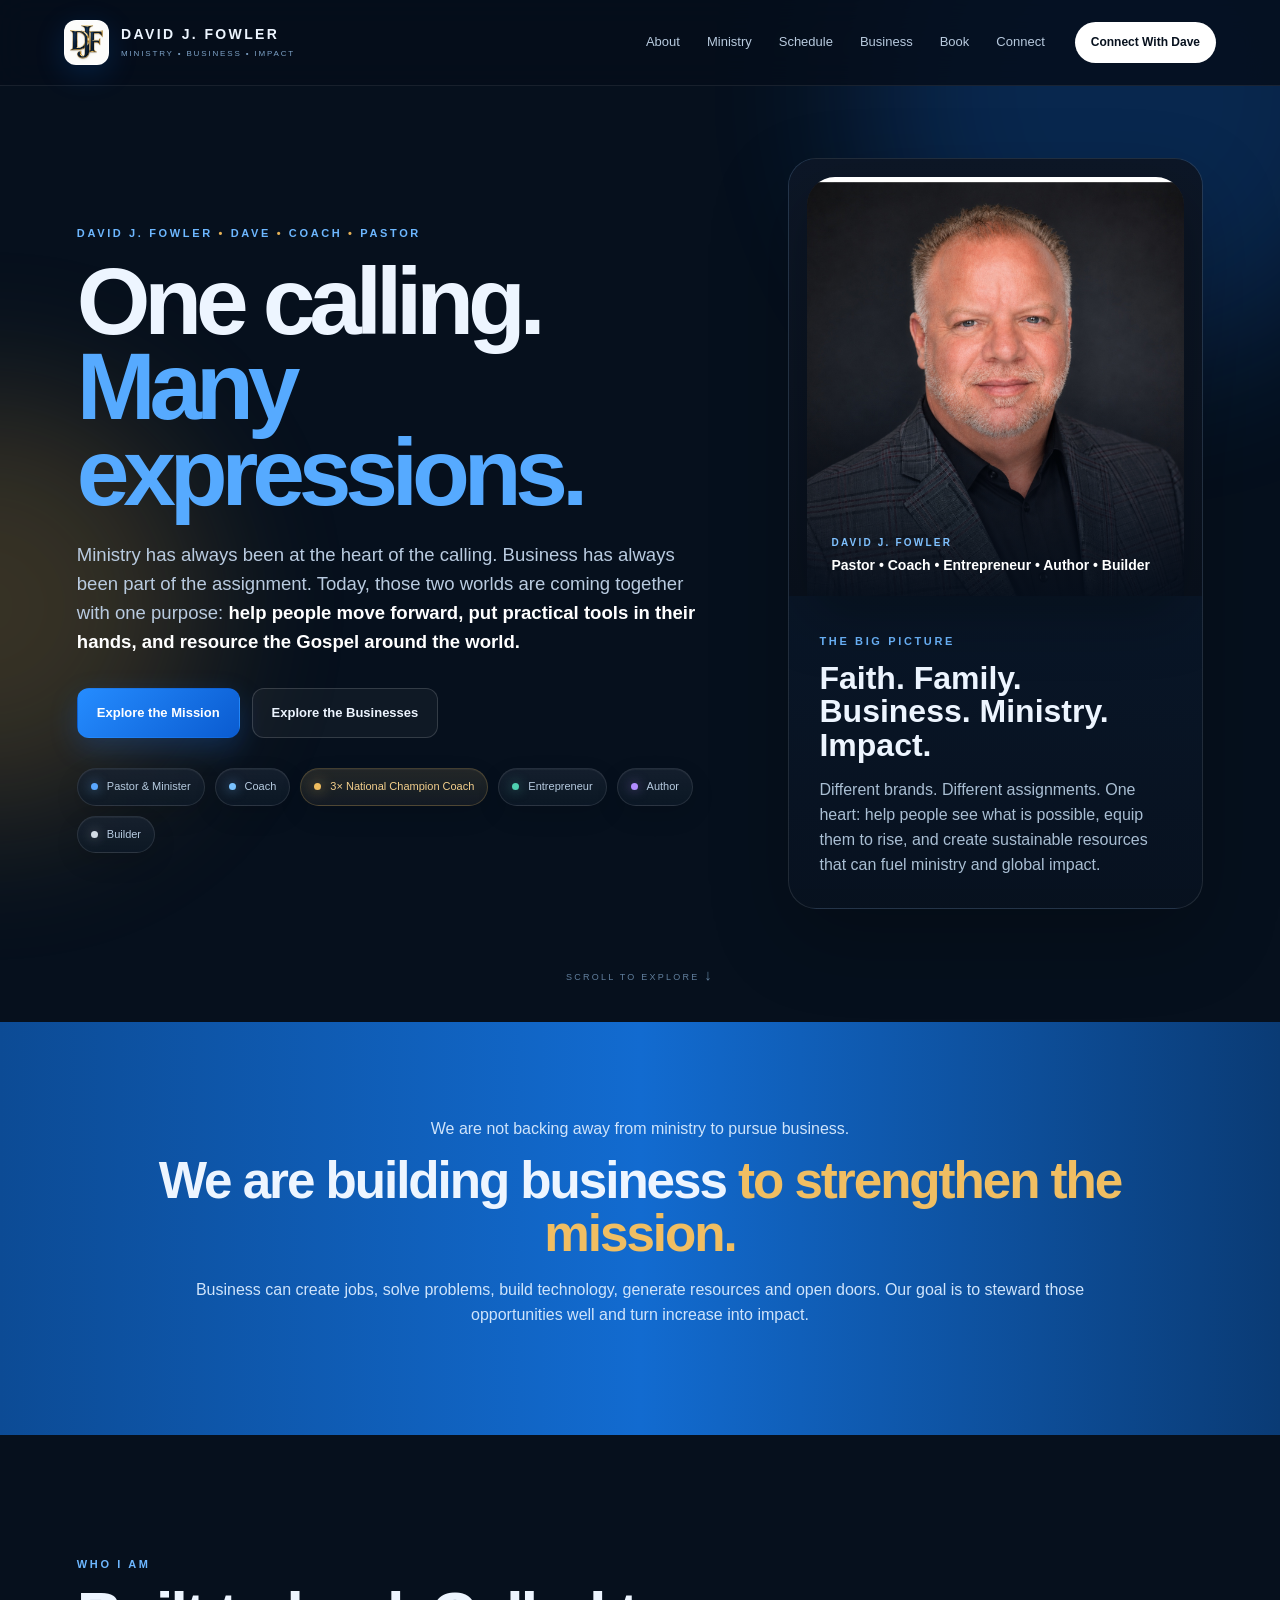
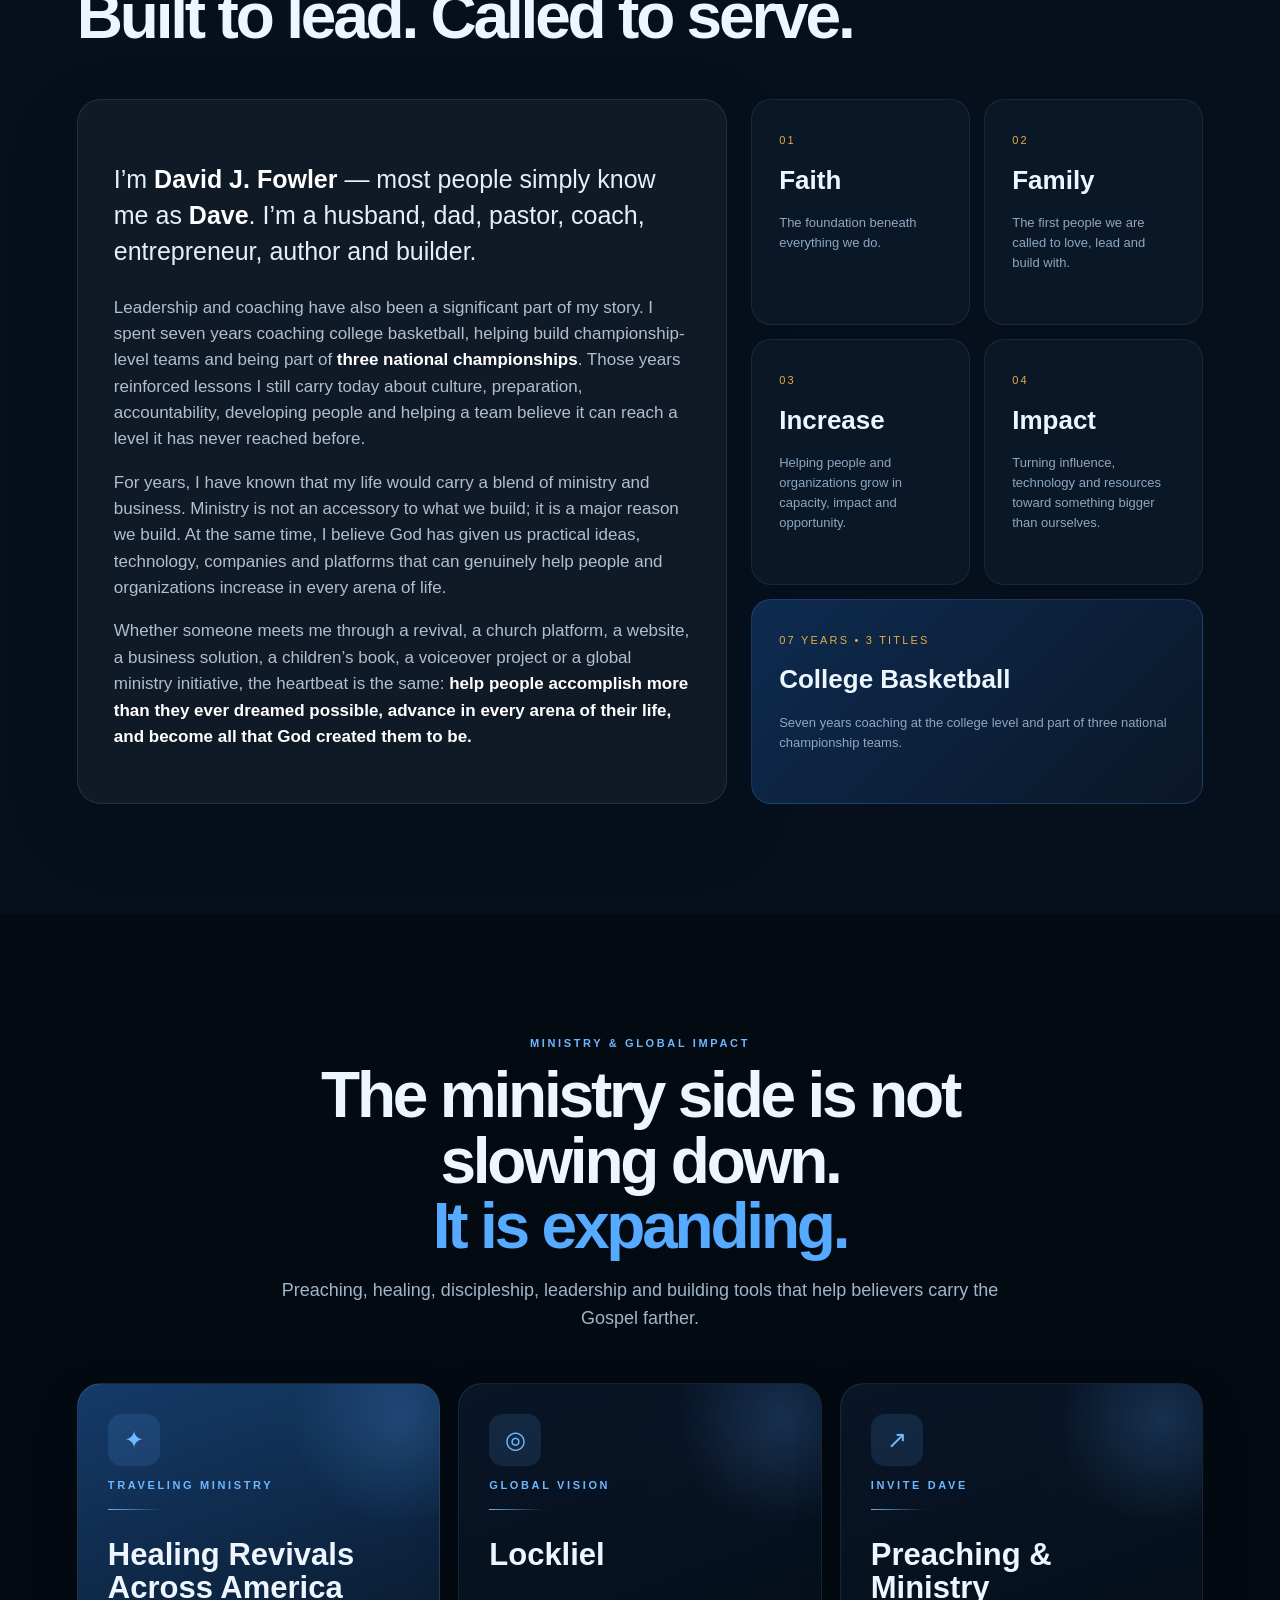
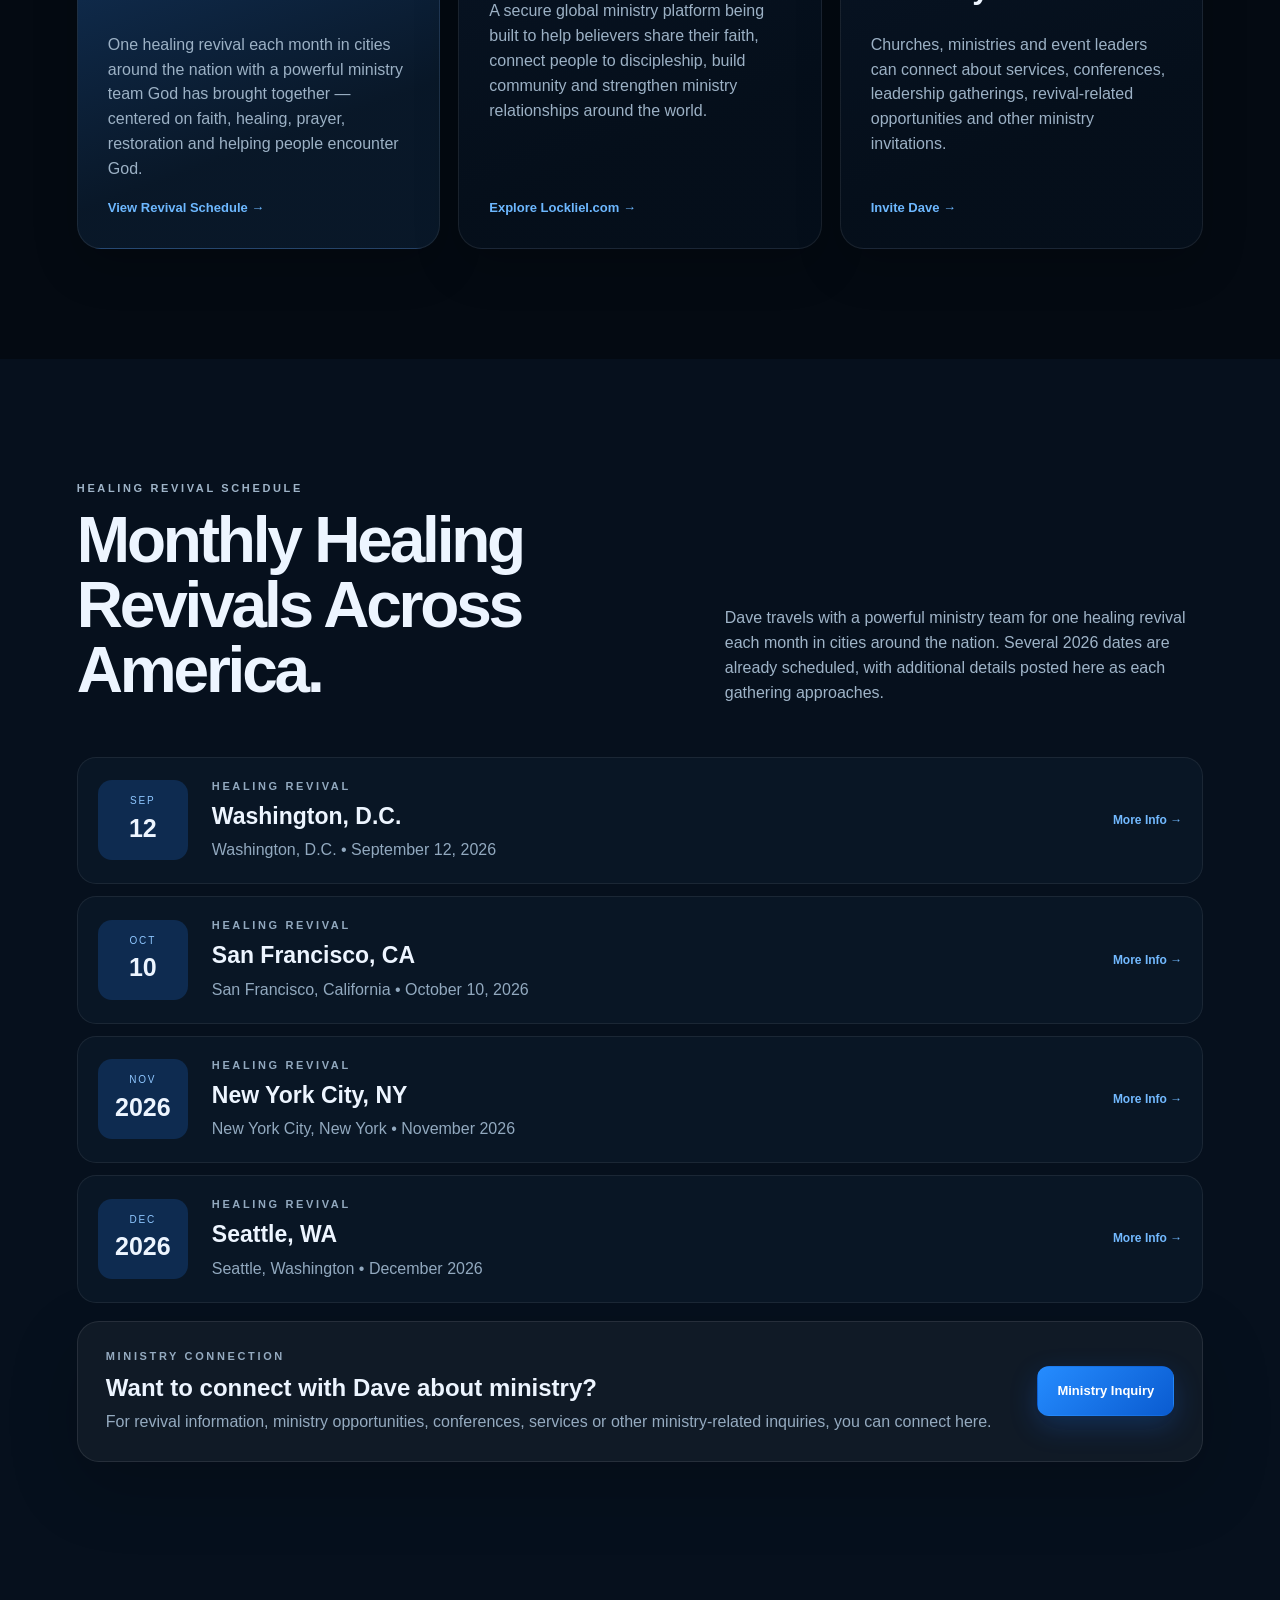
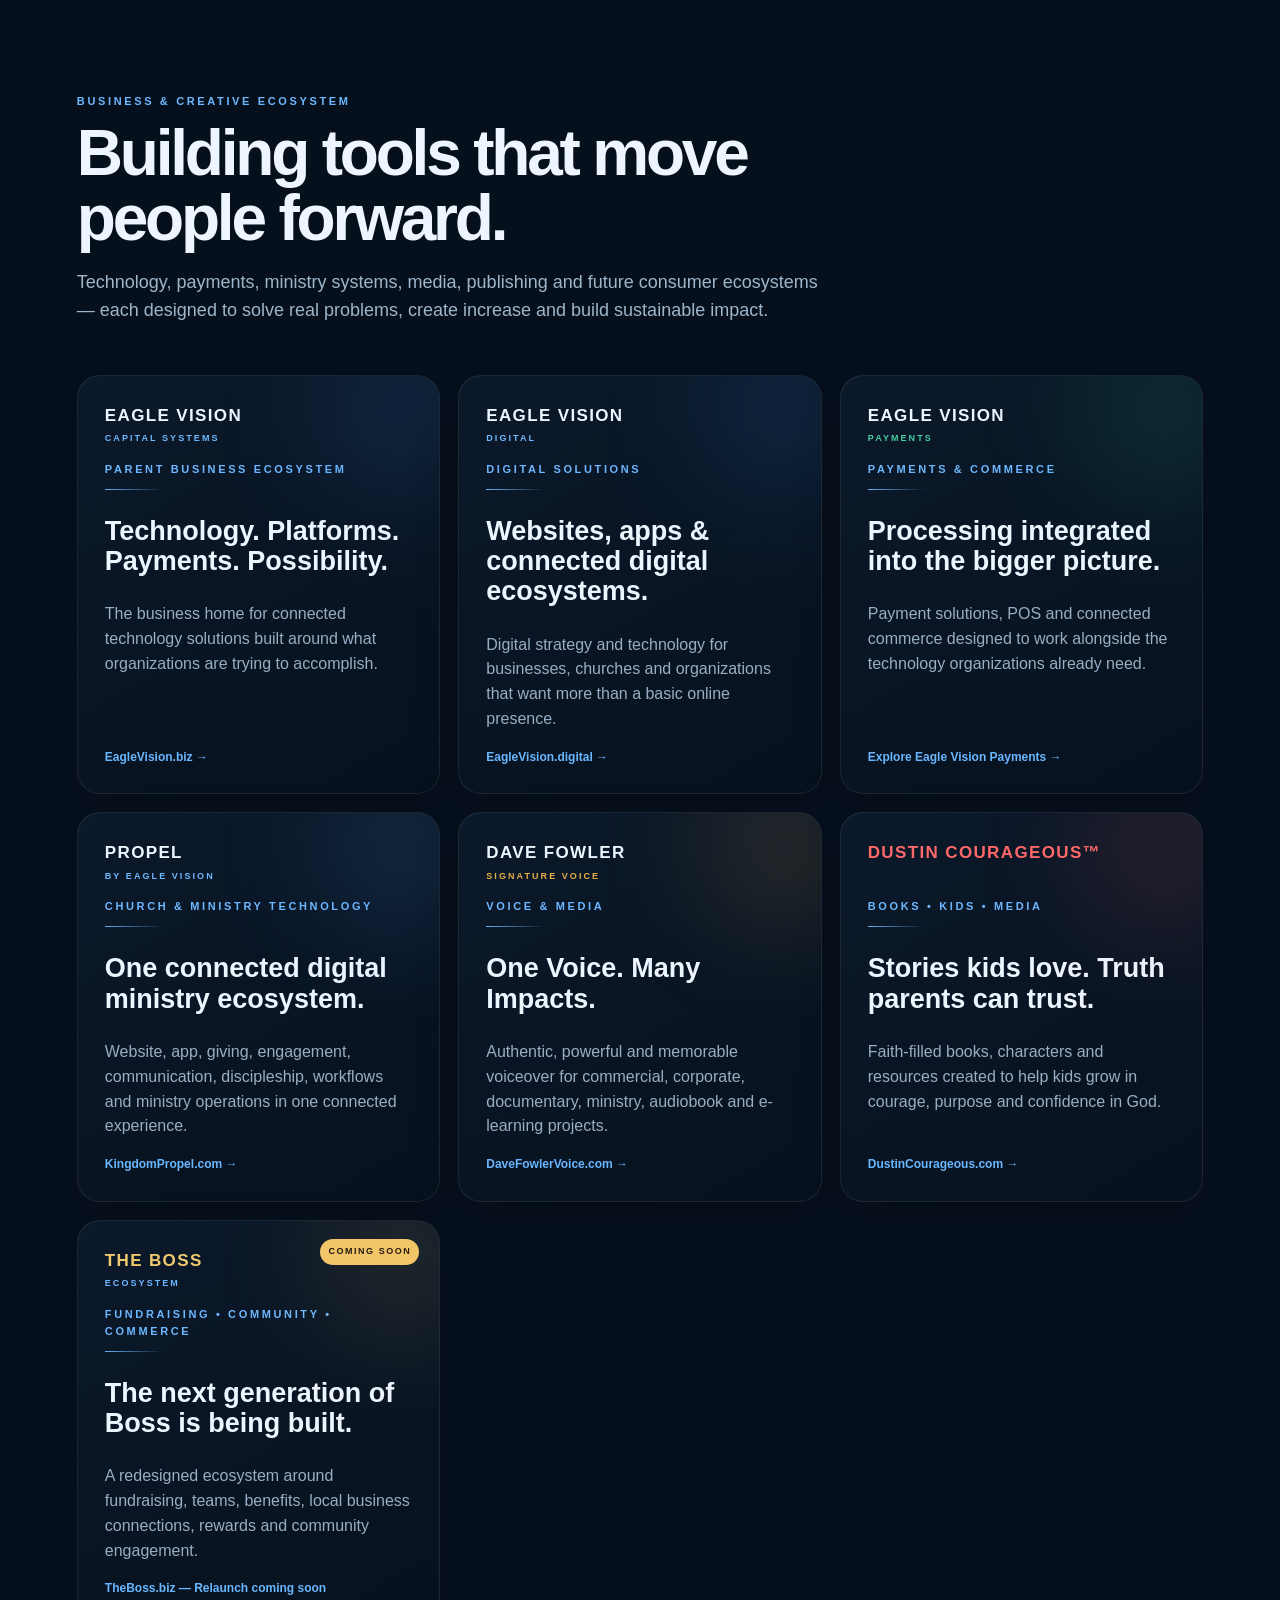
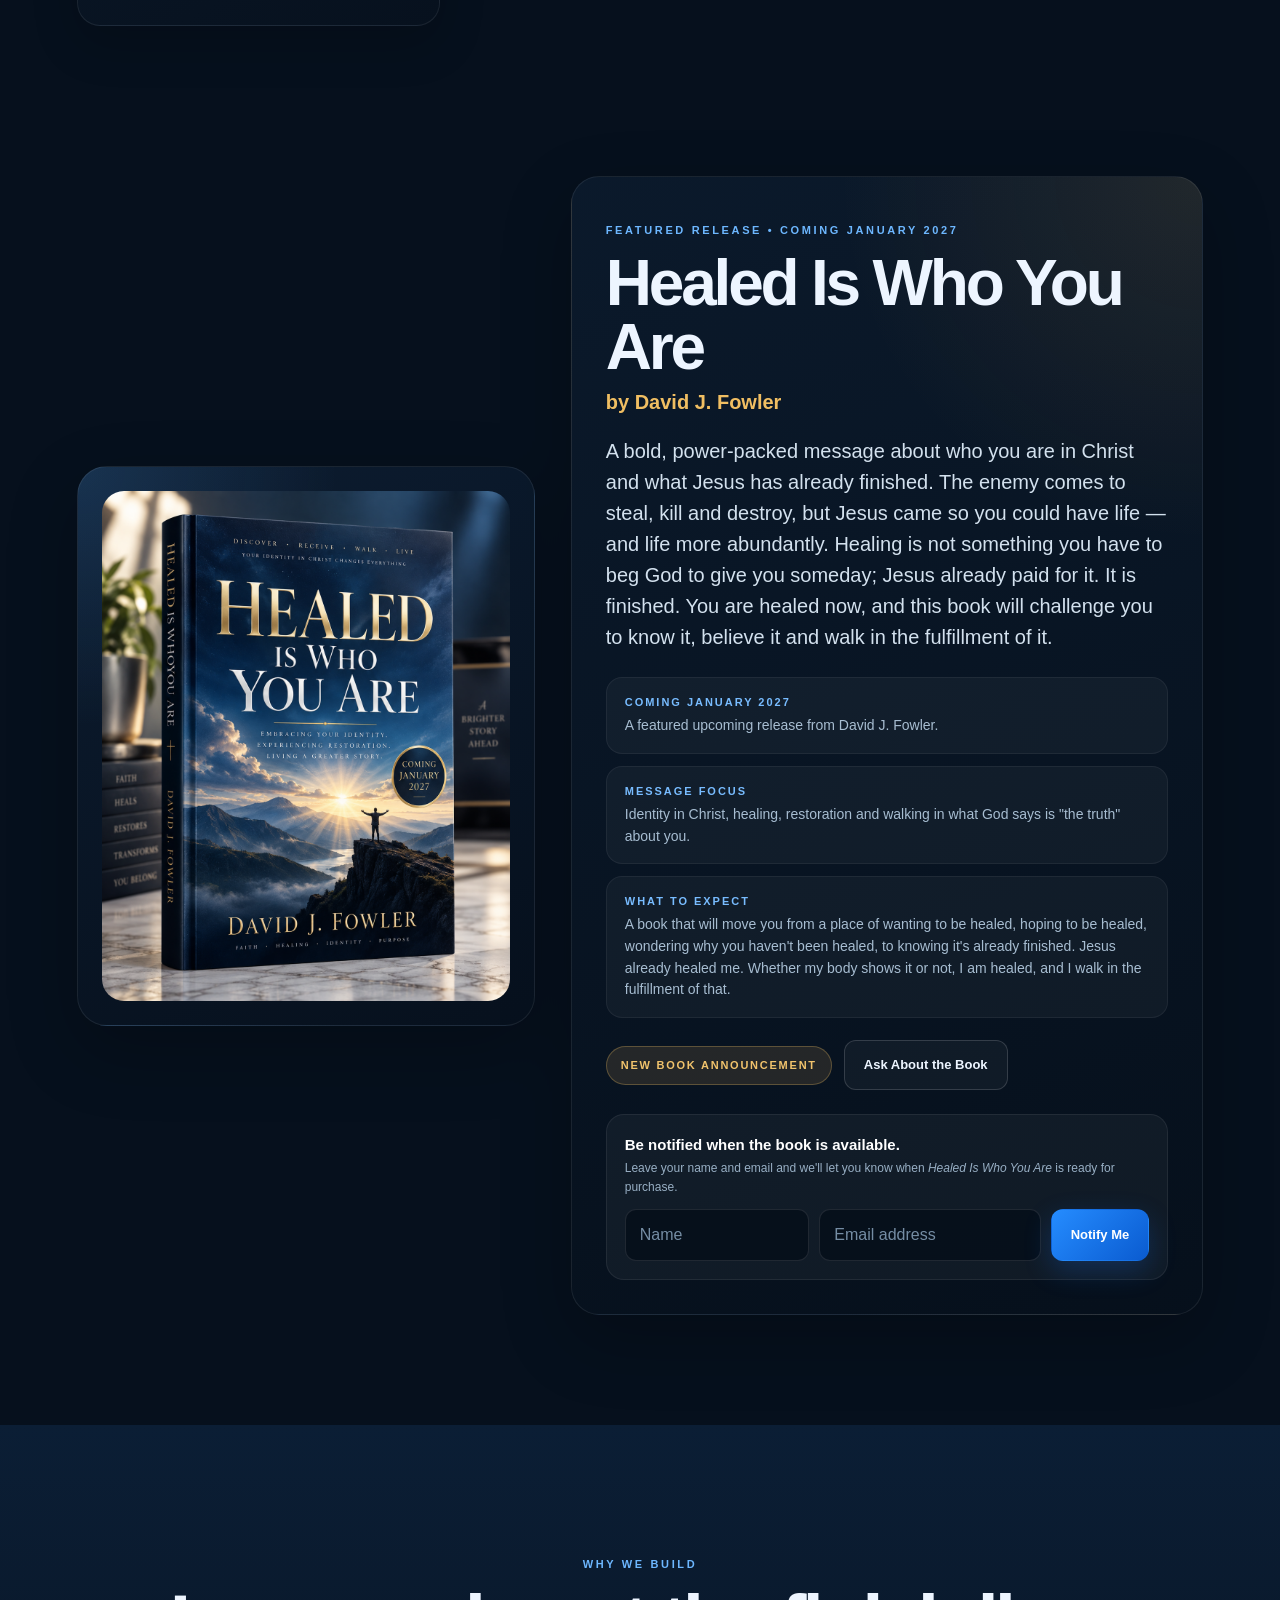
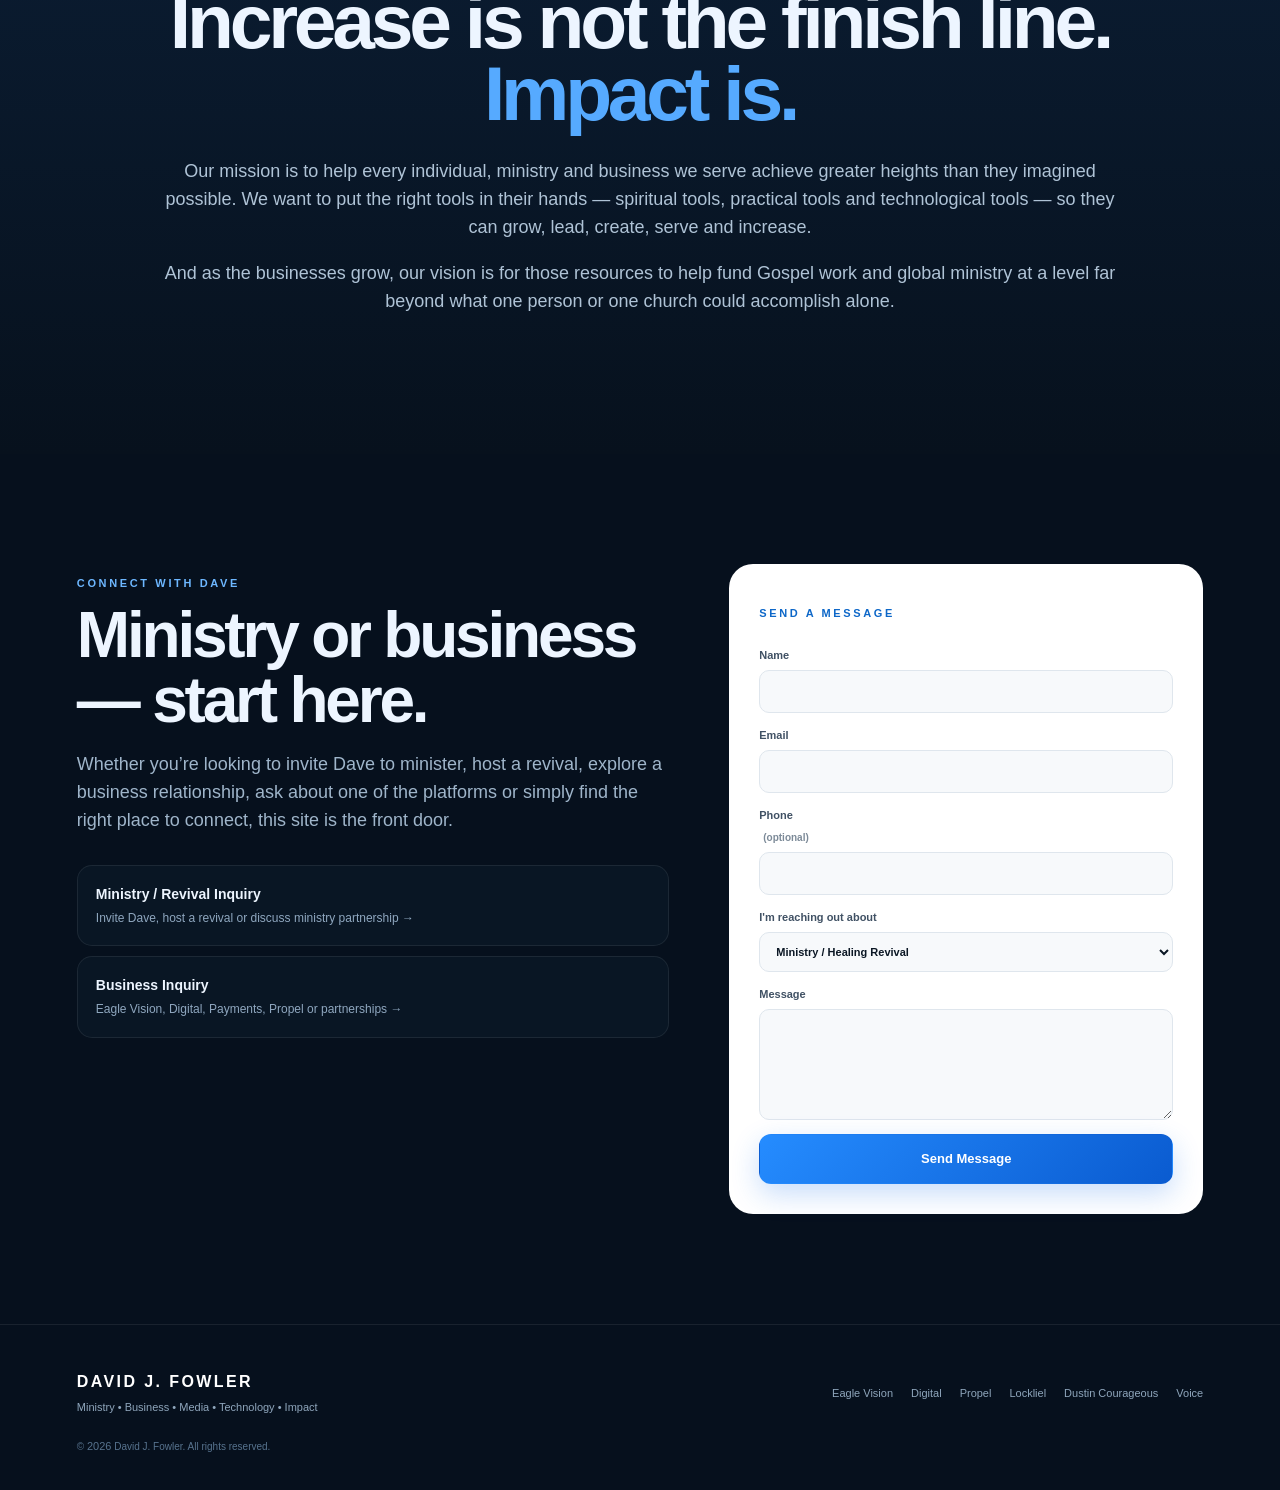
==== commit ebceb636: "Add files via upload" ====
--- a/index.html
+++ b/index.html
@@ -17,7 +17,7 @@
 
   <header class="site-header">
     <a class="identity" href="#top" aria-label="David J. Fowler home">
-      <span class="identity-mark">DJF</span>
+      <span class="identity-mark identity-mark-image"><img src="assets/djf-monogram.png" alt="DJF monogram"></span>
       <span class="identity-copy">
         <strong>DAVID J. FOWLER</strong>
         <small>MINISTRY • BUSINESS • IMPACT</small>
@@ -313,11 +313,11 @@
           <h2>Healed Is Who You Are</h2>
           <p class="book-author">by David J. Fowler</p>
           <p class="book-lead">
-            A forthcoming message-centered book rooted in identity, healing, restoration and becoming all that God created you to be.
+            A bold, power-packed message about who you are in Christ and what Jesus has already finished. The enemy comes to steal, kill and destroy, but Jesus came so you could have life — and life more abundantly. Healing is not something you have to beg God to give you someday; Jesus already paid for it. It is finished. You are healed now, and this book will challenge you to know it, believe it and walk in the fulfillment of it.
           </p>
           <div class="book-points">
             <div><strong>COMING JANUARY 2027</strong><span>A featured upcoming release from David J. Fowler.</span></div>
-            <div><strong>MESSAGE FOCUS</strong><span>Identity in Christ, healing, restoration and walking in what God says is true about you.</span></div>
+            <div><strong>MESSAGE FOCUS</strong><span>Identity in Christ, healing, restoration and walking in what God says is "the truth" about you.</span></div>
             <div><strong>WHAT TO EXPECT</strong><span>A book that will move you from a place of wanting to be healed, hoping to be healed, wondering why you haven't been healed, to knowing it's already finished. Jesus already healed me. Whether my body shows it or not, I am healed, and I walk in the fulfillment of that.</span></div>
           </div>
           <div class="book-actions">
--- a/styles.css
+++ b/styles.css
@@ -387,3 +387,18 @@
 @media(max-width:700px){
   .book-notify-fields{grid-template-columns:1fr}
 }
+
+.identity-mark-image{
+  overflow:hidden;
+  padding:0;
+  background:#fff;
+  border:1px solid rgba(255,255,255,.12);
+  box-shadow:0 8px 30px rgba(20,120,255,.18);
+}
+.identity-mark-image img{
+  width:100%;
+  height:100%;
+  object-fit:cover;
+  object-position:center;
+  display:block;
+}
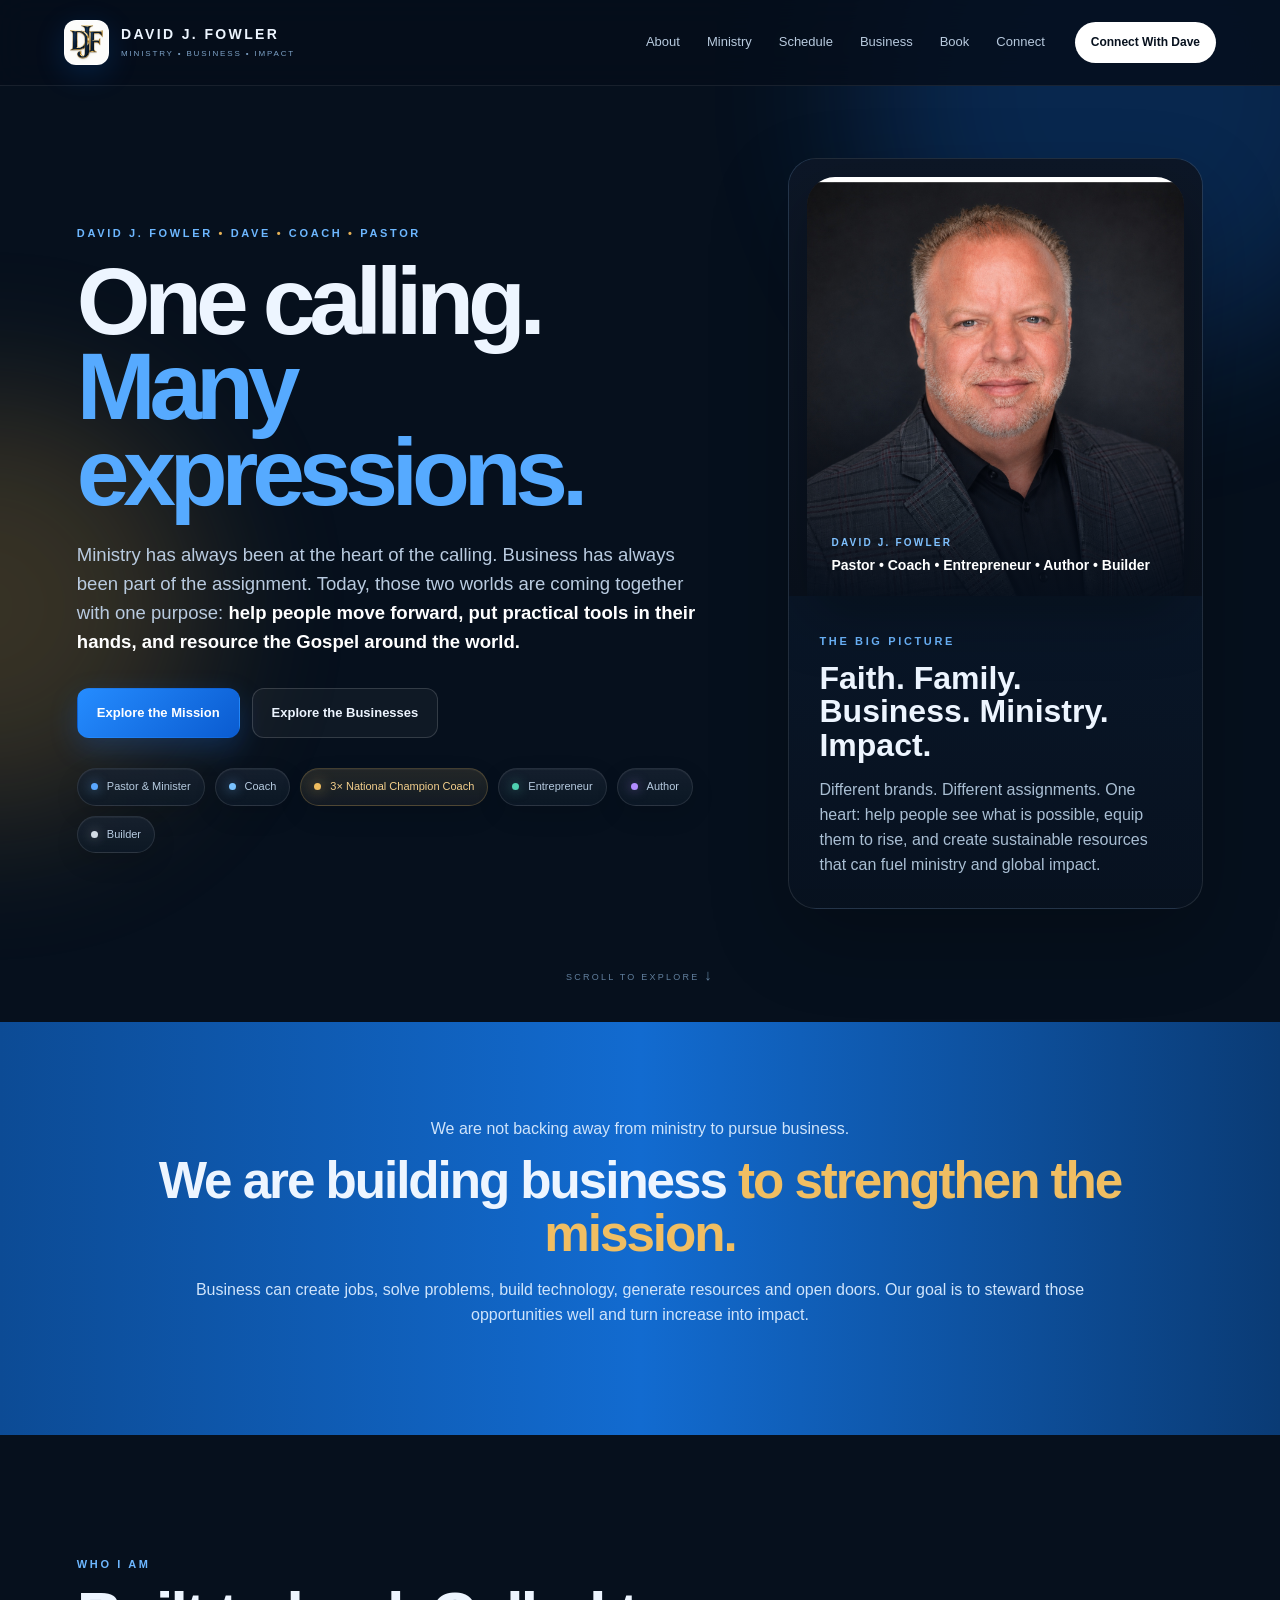
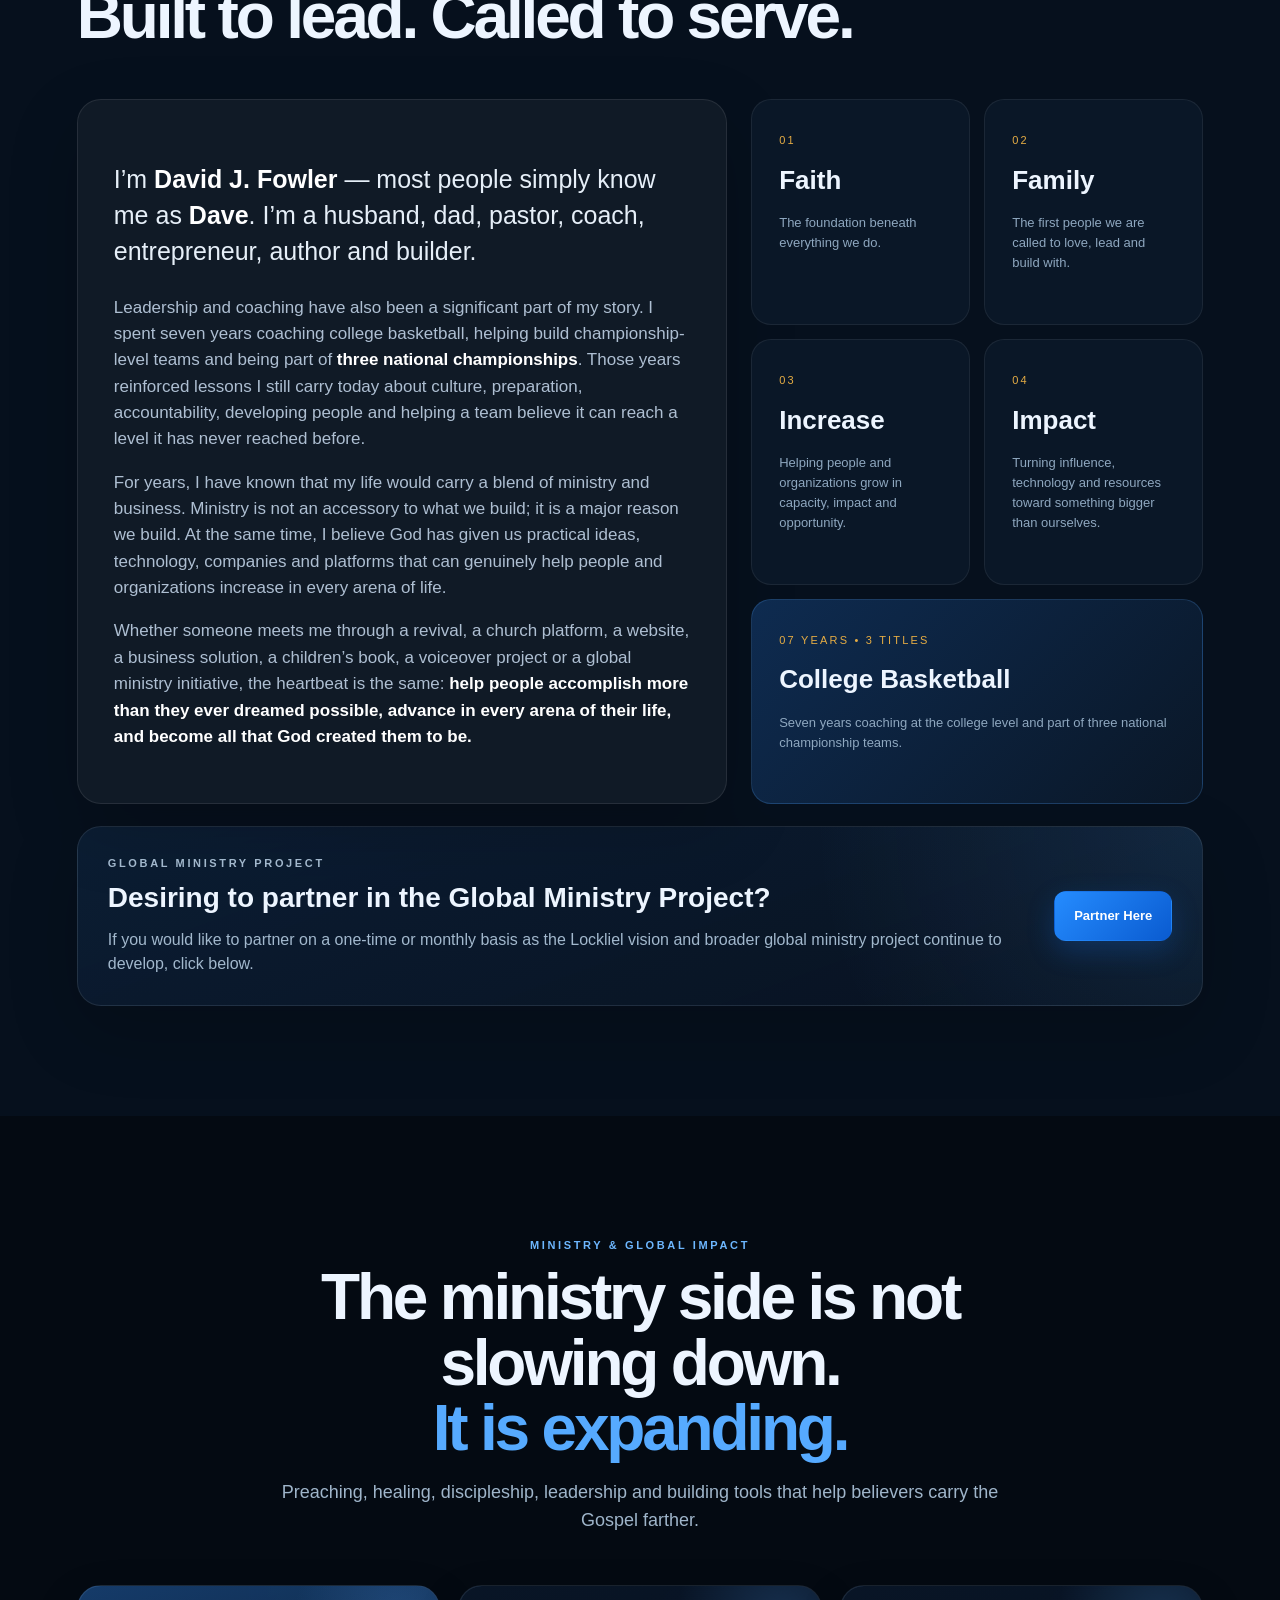
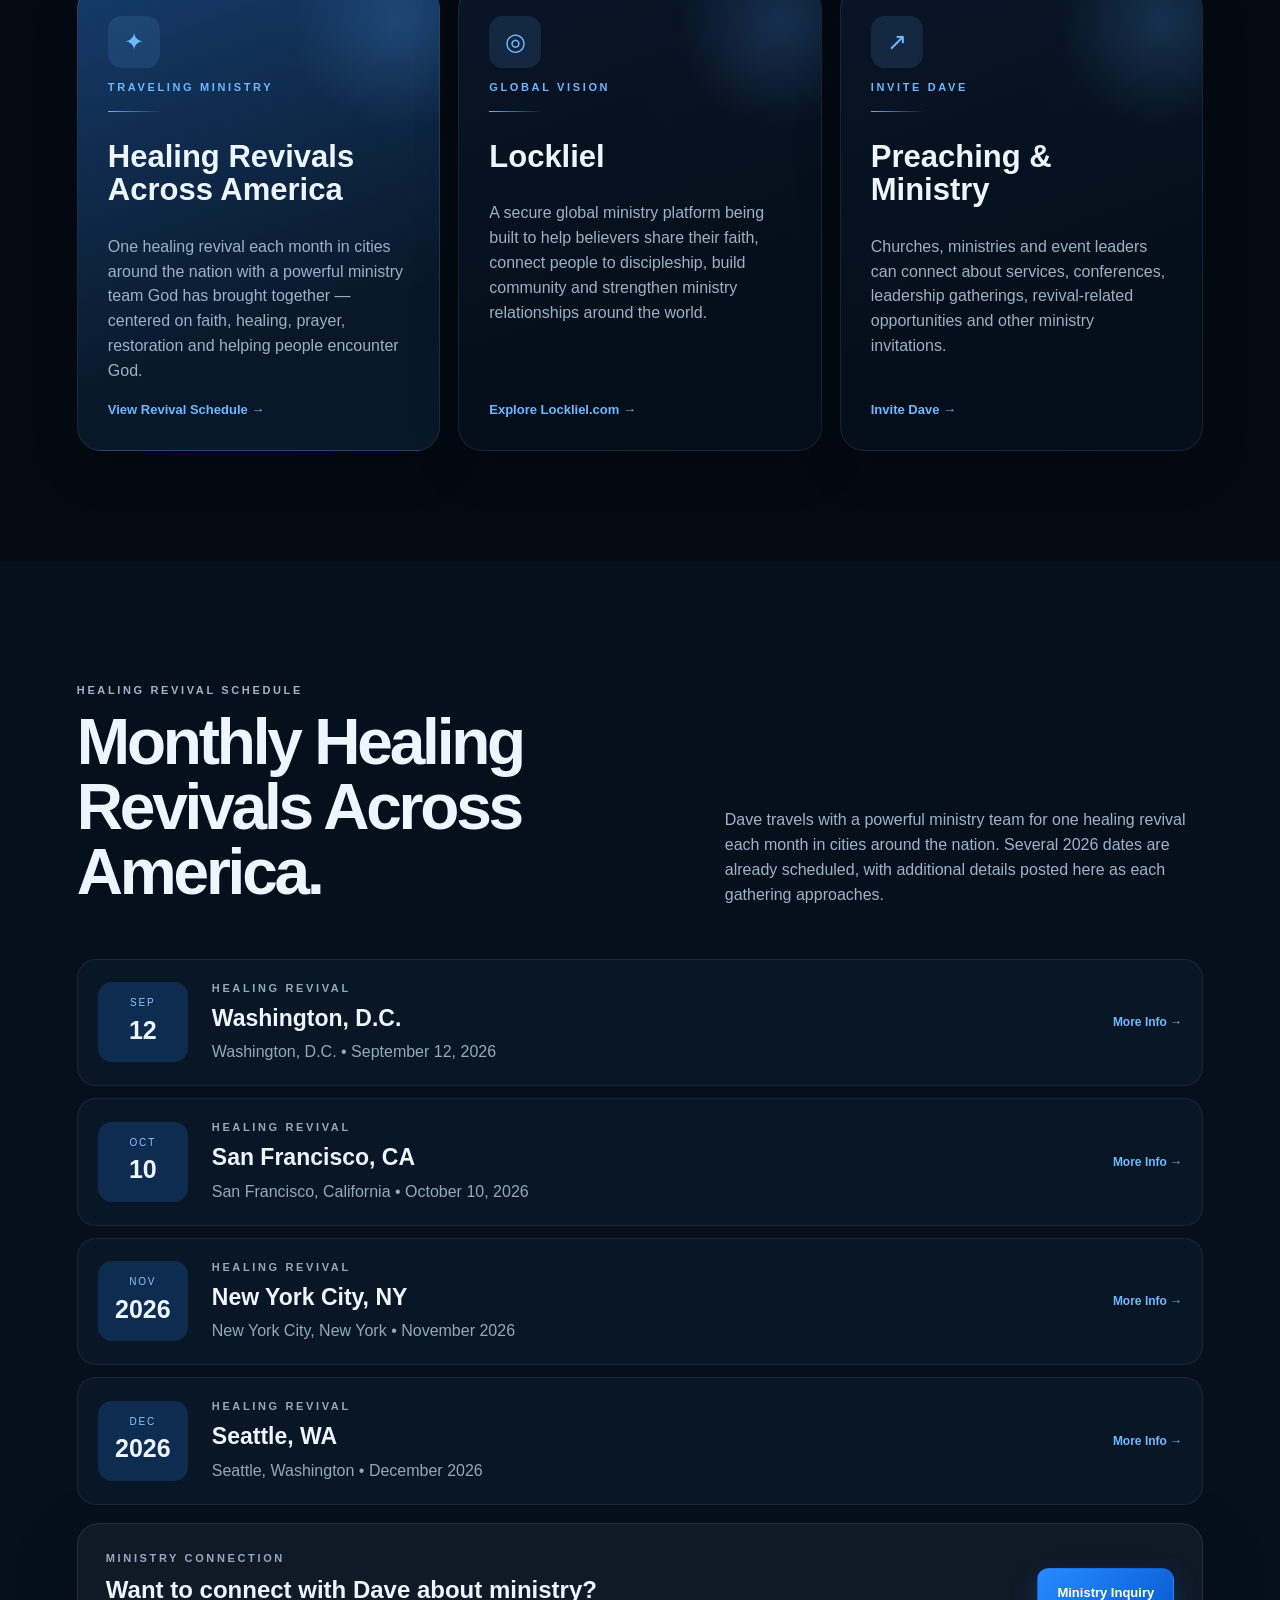
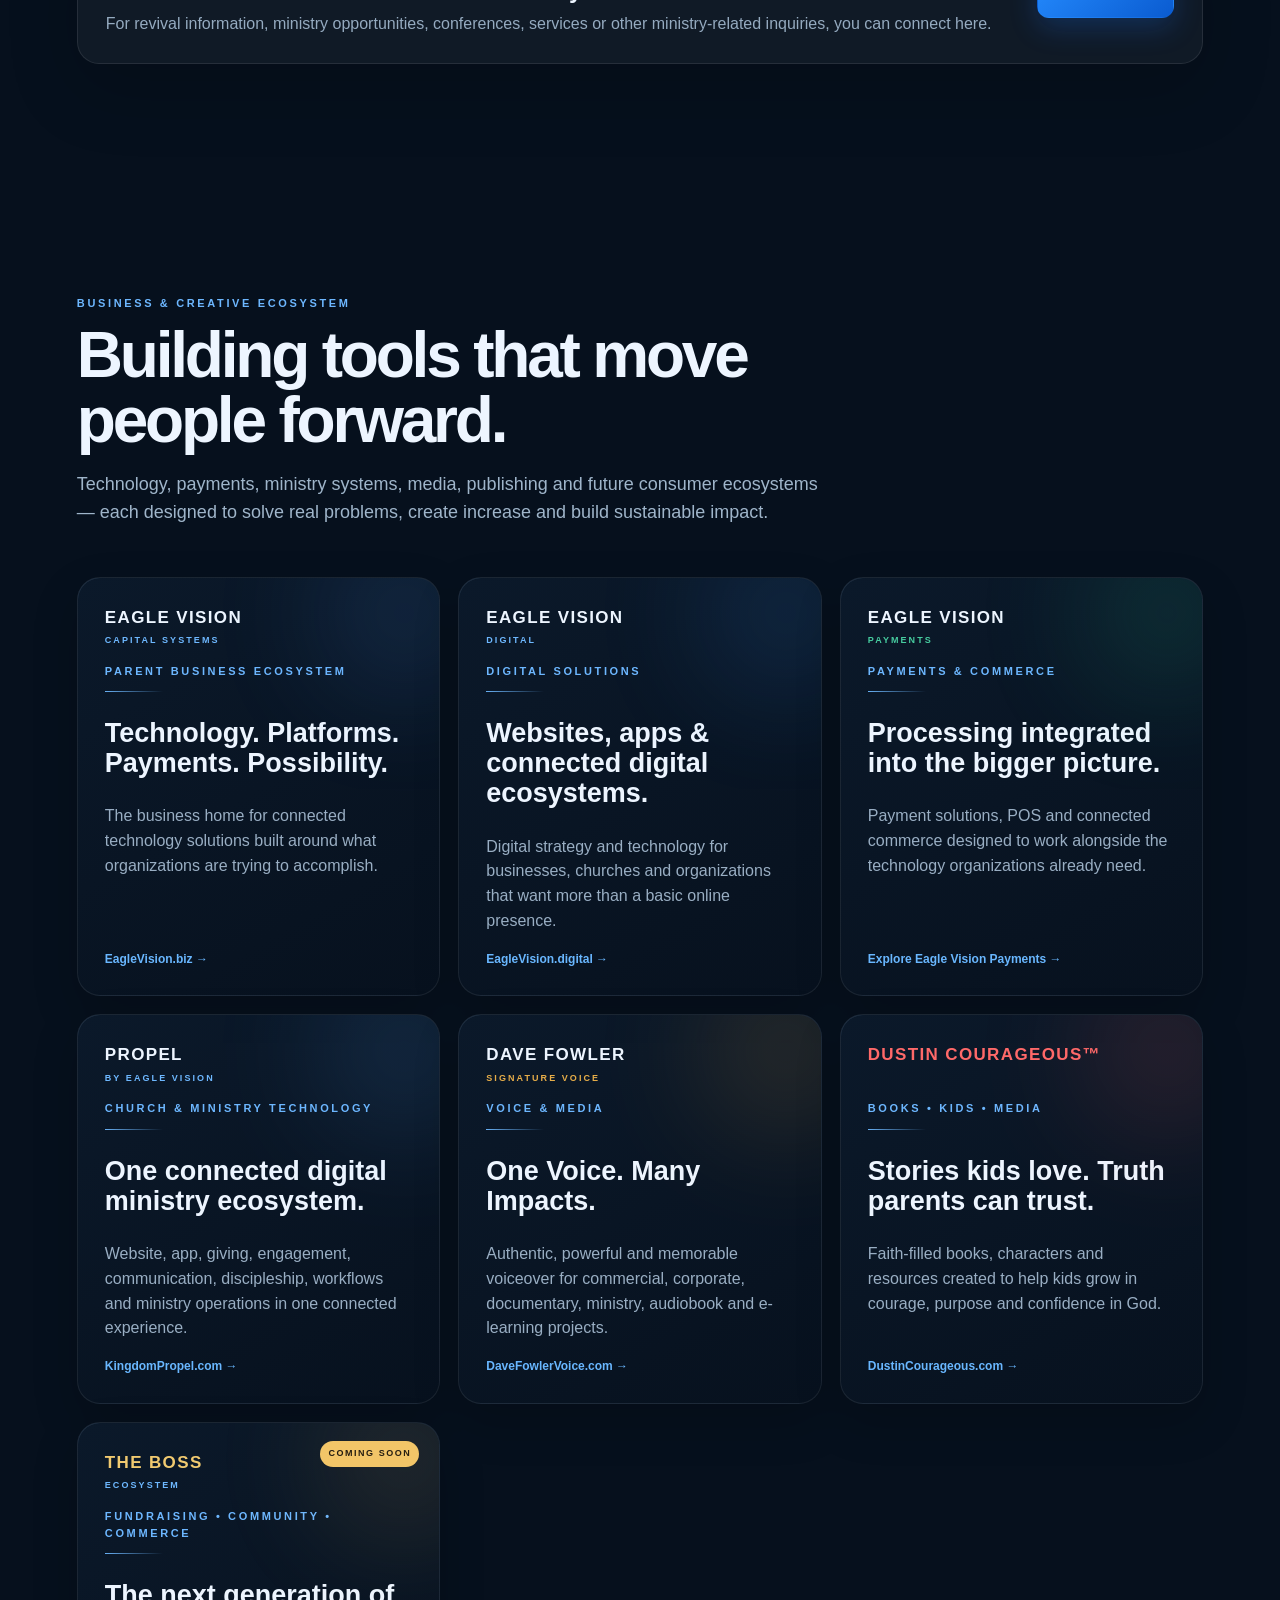
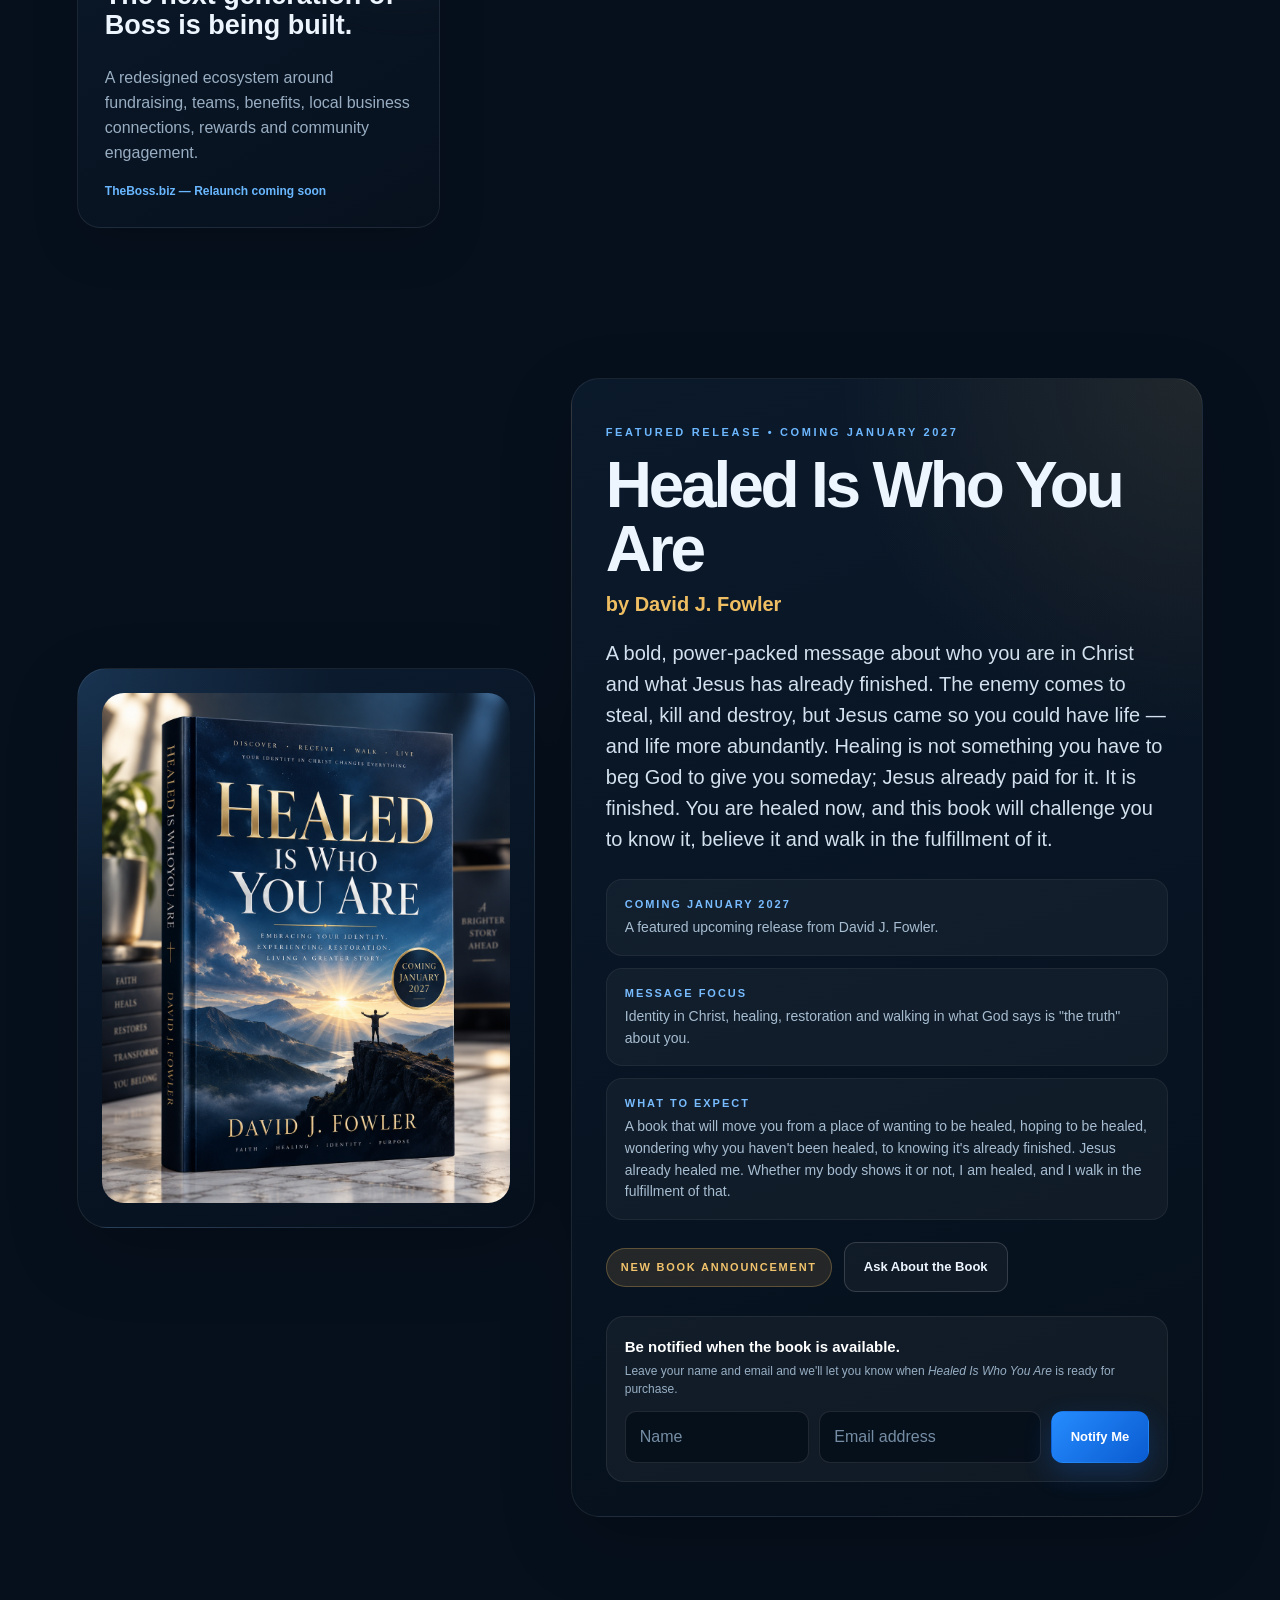
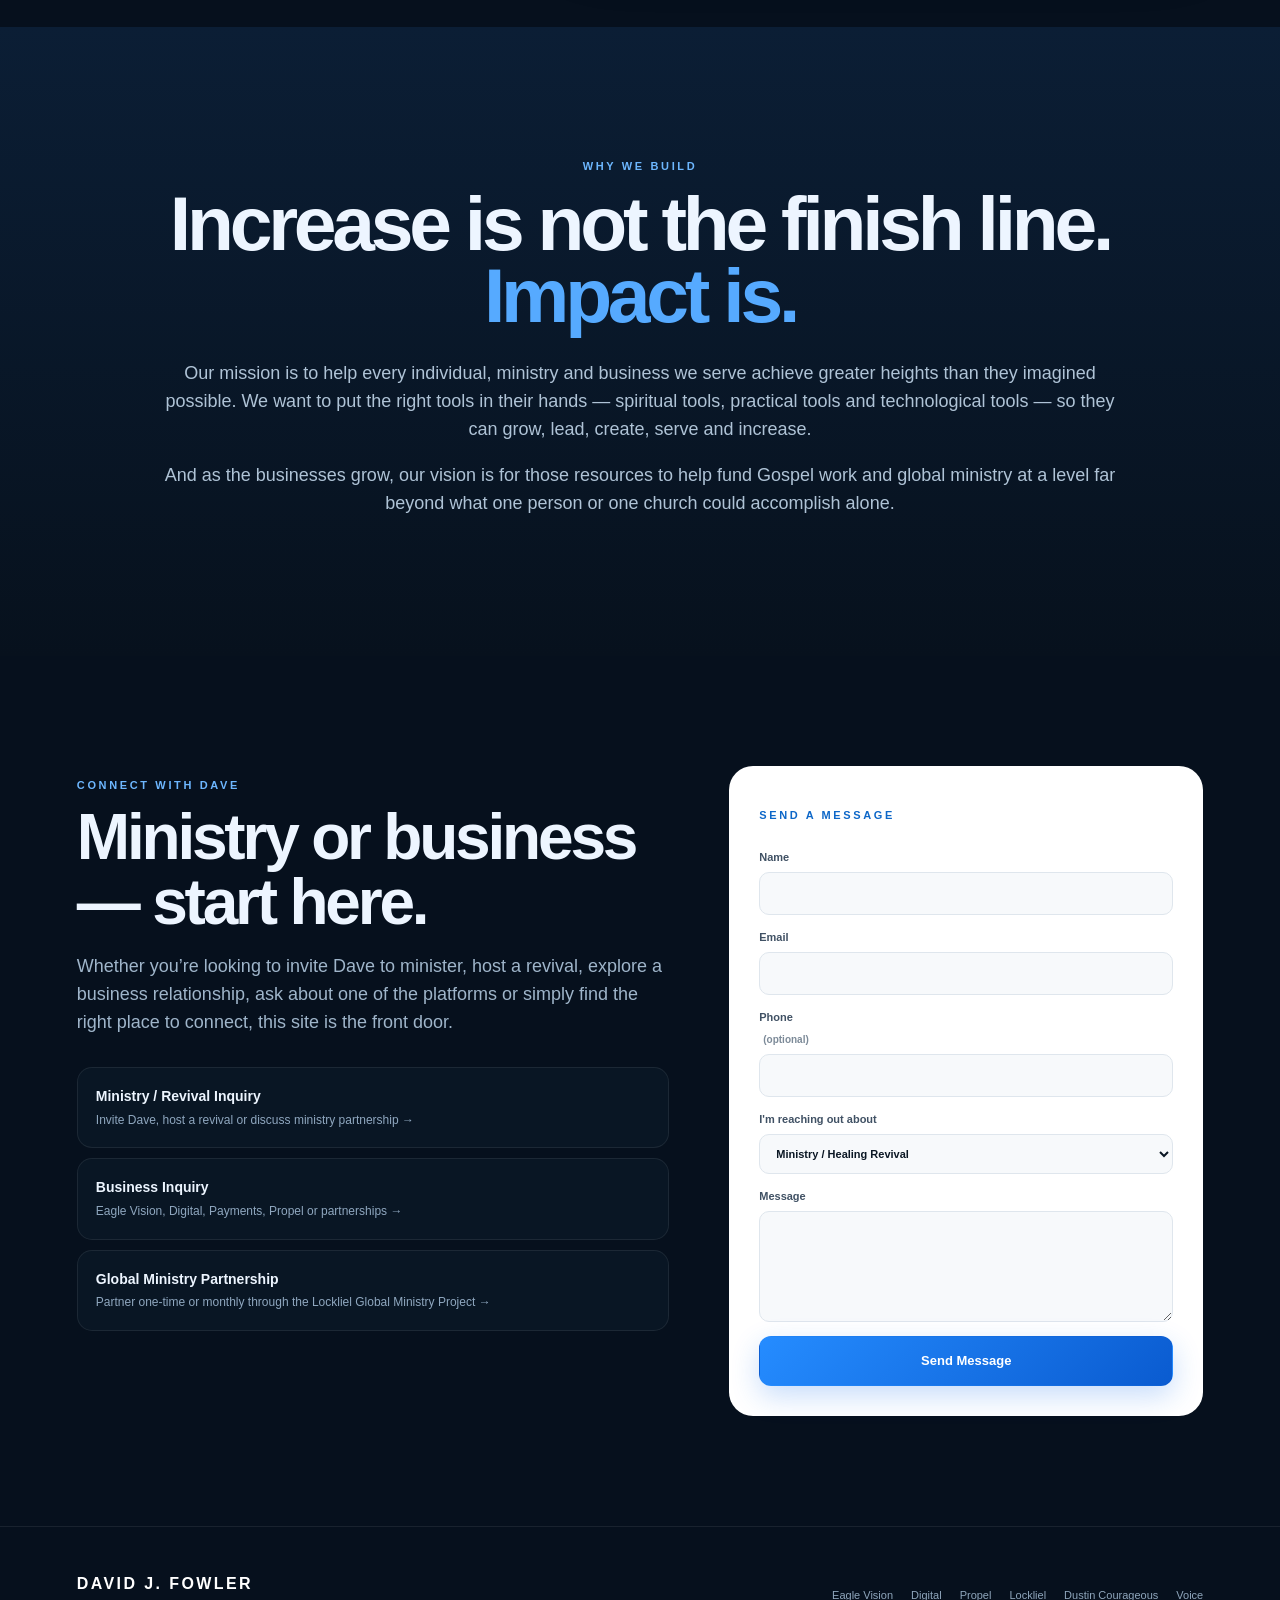
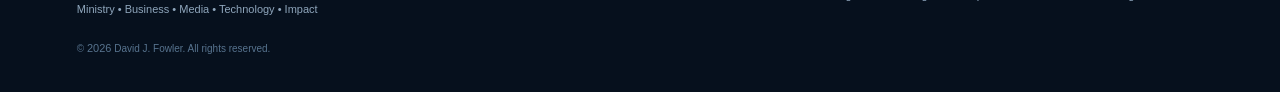
==== commit 17c13f0f: "Add files via upload" ====
--- a/index.html
+++ b/index.html
@@ -148,6 +148,17 @@
           </div>
         </aside>
       </div>
+
+      <div class="ministry-partner-callout glass">
+        <div>
+          <p class="card-kicker">GLOBAL MINISTRY PROJECT</p>
+          <h3>Desiring to partner in the Global Ministry Project?</h3>
+          <p>
+            If you would like to partner on a one-time or monthly basis as the Lockliel vision and broader global ministry project continue to develop, click below.
+          </p>
+        </div>
+        <a class="button button-primary" href="https://lockliel.com/#partner" target="_blank" rel="noopener">Partner Here</a>
+      </div>
     </section>
 
     <section id="ministry" class="section section-dark">
@@ -374,6 +385,9 @@
             </a>
             <a href="mailto:info@eaglevision.biz?subject=Business%20Connection%20for%20Dave%20Fowler">
               <strong>Business Inquiry</strong><span>Eagle Vision, Digital, Payments, Propel or partnerships →</span>
+            </a>
+            <a href="https://lockliel.com/#partner" target="_blank" rel="noopener">
+              <strong>Global Ministry Partnership</strong><span>Partner one-time or monthly through the Lockliel Global Ministry Project →</span>
             </a>
           </div>
         </div>
@@ -393,6 +407,7 @@
               <option>Eagle Vision Payments</option>
               <option>Propel</option>
               <option>Lockliel</option>
+              <option>Global Ministry Partnership</option>
               <option>Dustin Courageous</option>
               <option>Dave Fowler Voice</option>
               <option>The Boss</option>
--- a/styles.css
+++ b/styles.css
@@ -402,3 +402,32 @@
   object-position:center;
   display:block;
 }
+
+.ministry-partner-callout{
+  margin:22px auto 0;
+  max-width:1450px;
+  border-radius:24px;
+  padding:28px 30px;
+  display:flex;
+  align-items:center;
+  justify-content:space-between;
+  gap:24px;
+  background:
+    radial-gradient(circle at top right, rgba(91,175,255,.12), rgba(91,175,255,0) 34%),
+    linear-gradient(160deg, rgba(14,35,61,.72), rgba(8,18,32,.86));
+}
+.ministry-partner-callout h3{
+  margin:4px 0 8px;
+  font-size:28px;
+}
+.ministry-partner-callout p{
+  margin:0;
+  color:#a2b8cd;
+  max-width:900px;
+}
+@media(max-width:700px){
+  .ministry-partner-callout{
+    flex-direction:column;
+    align-items:flex-start;
+  }
+}
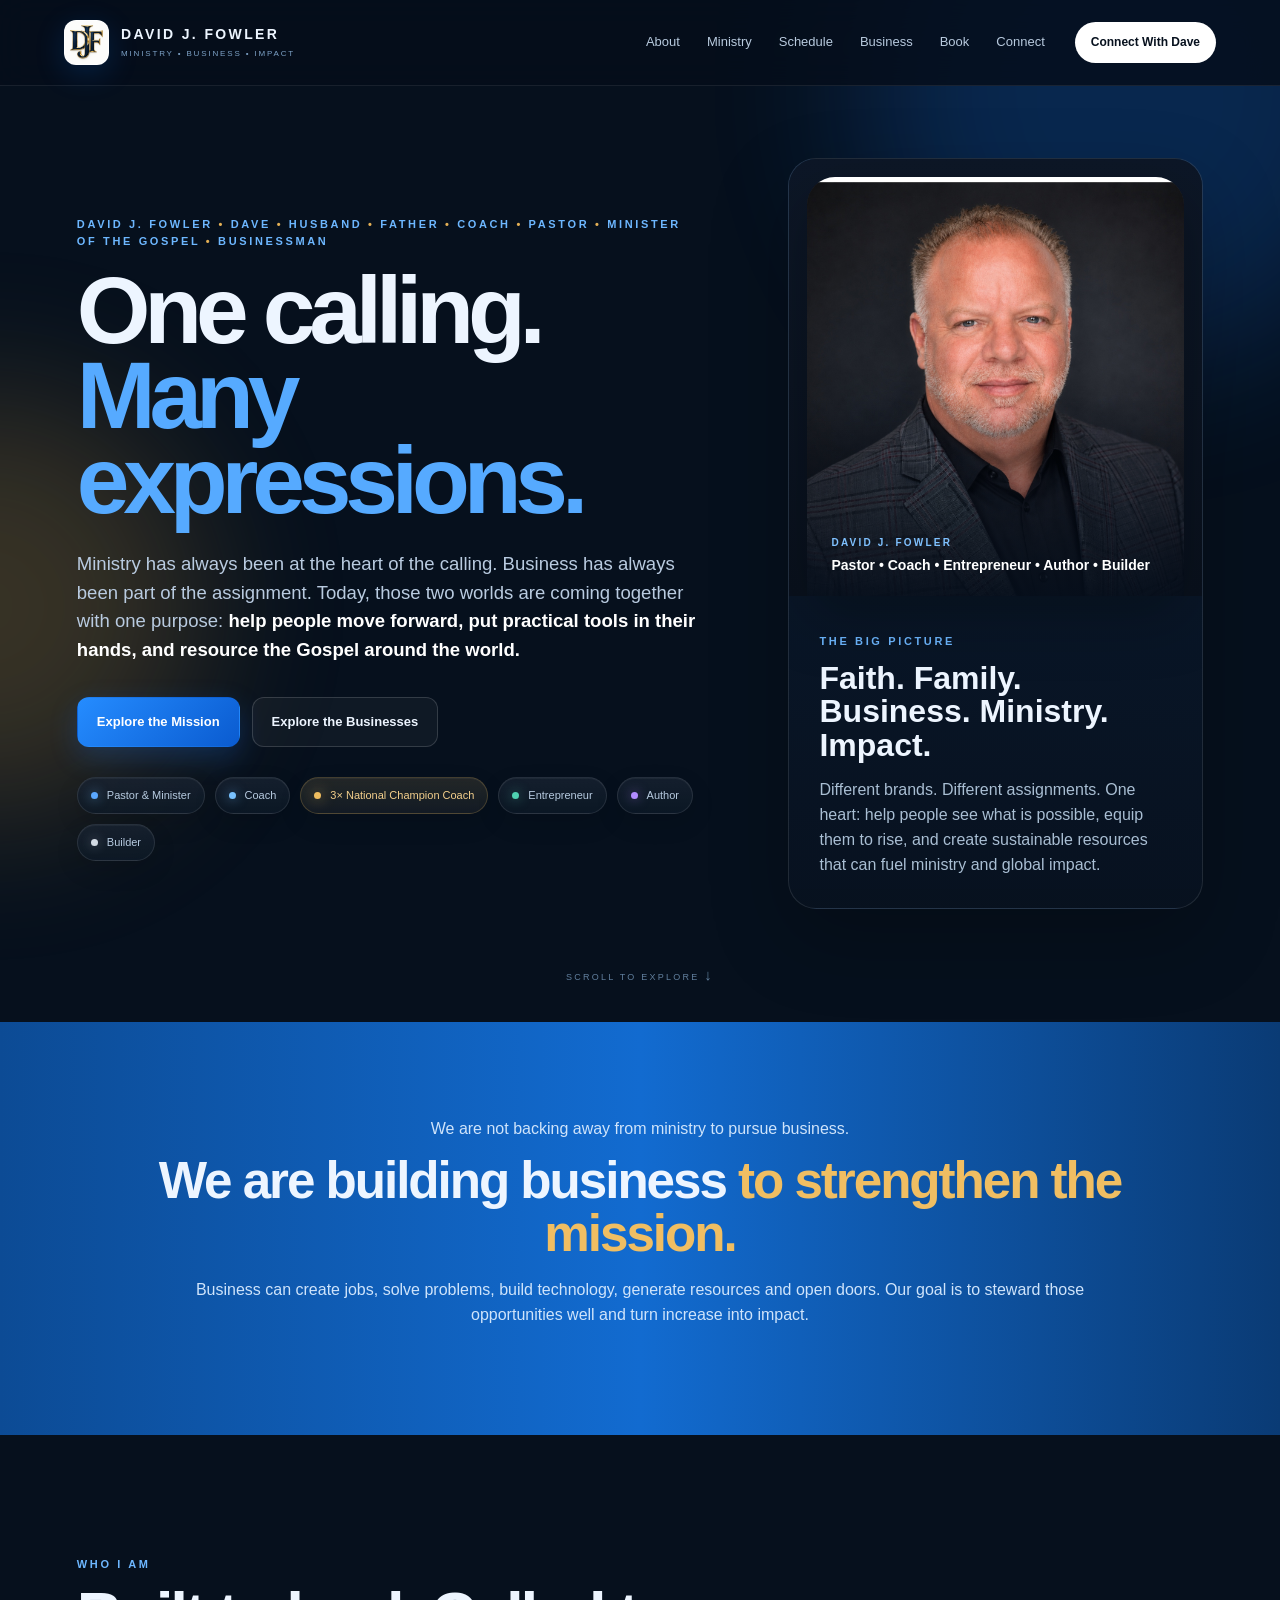
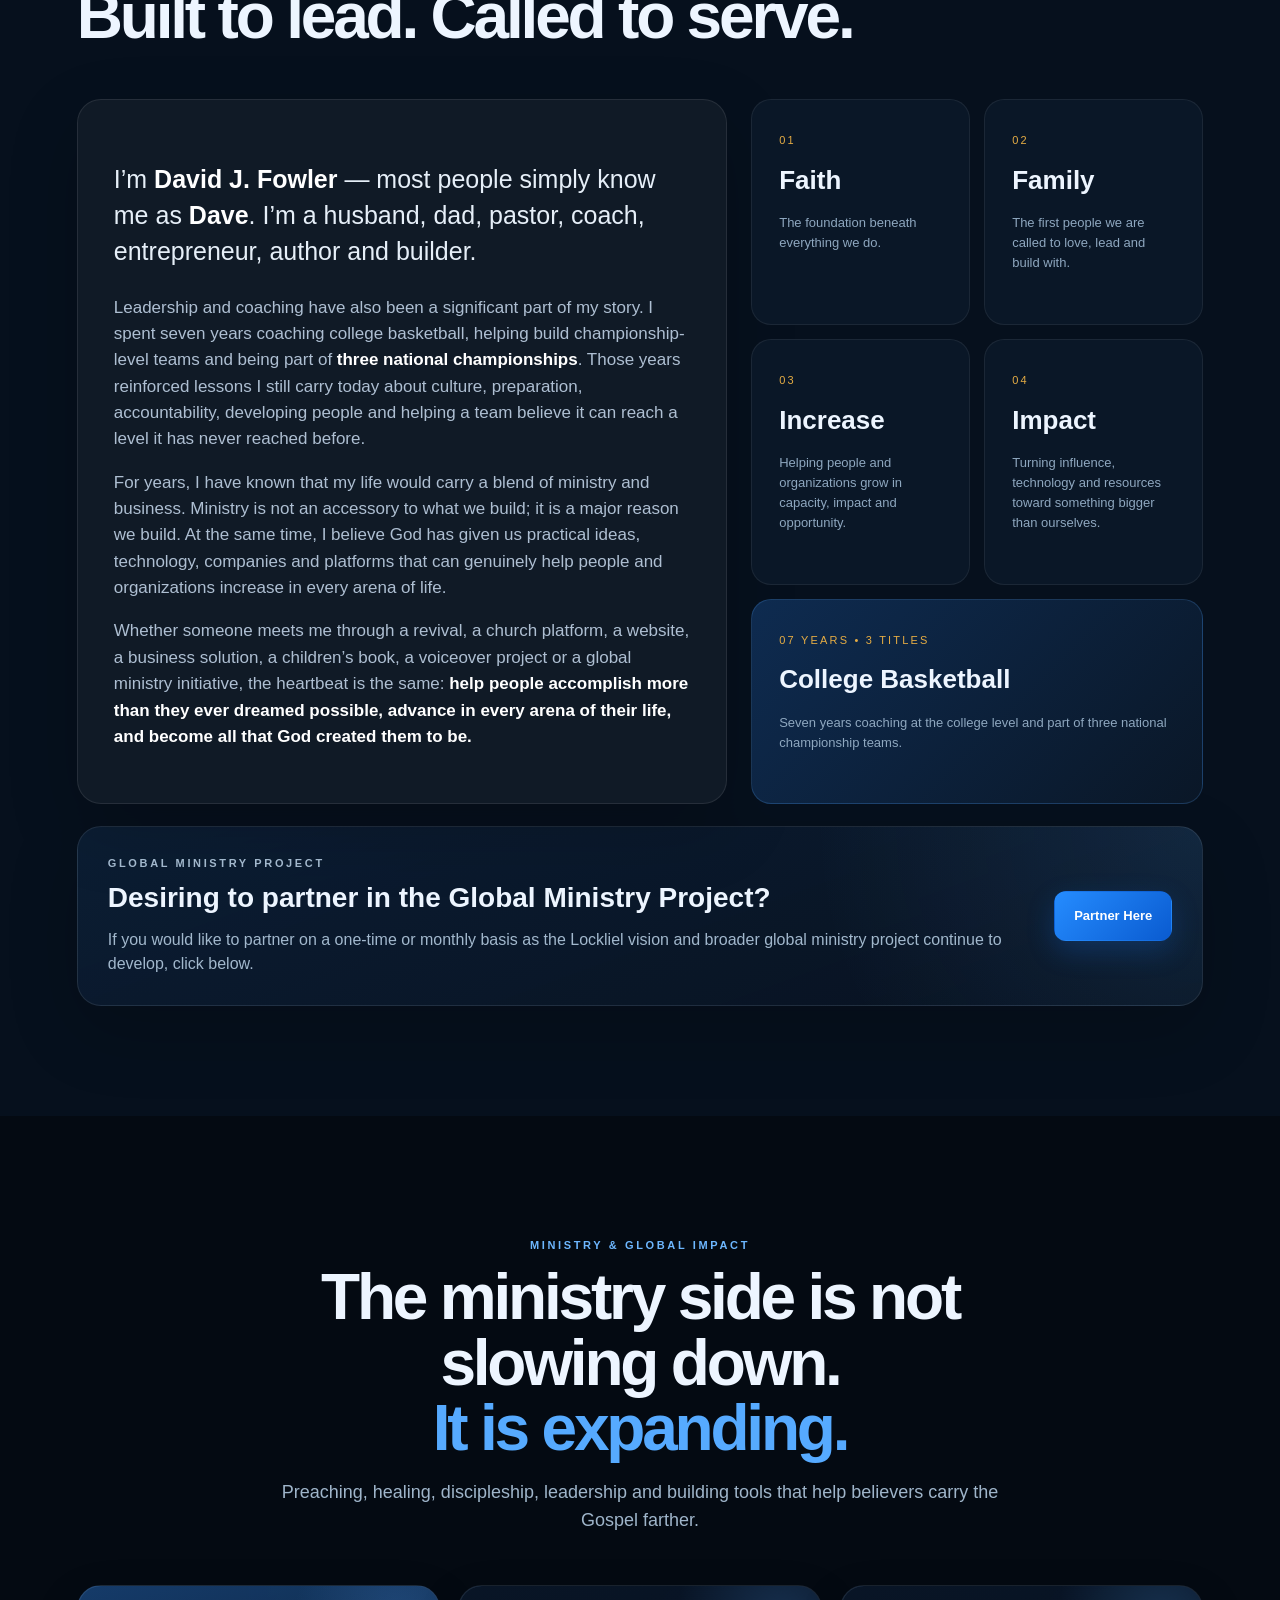
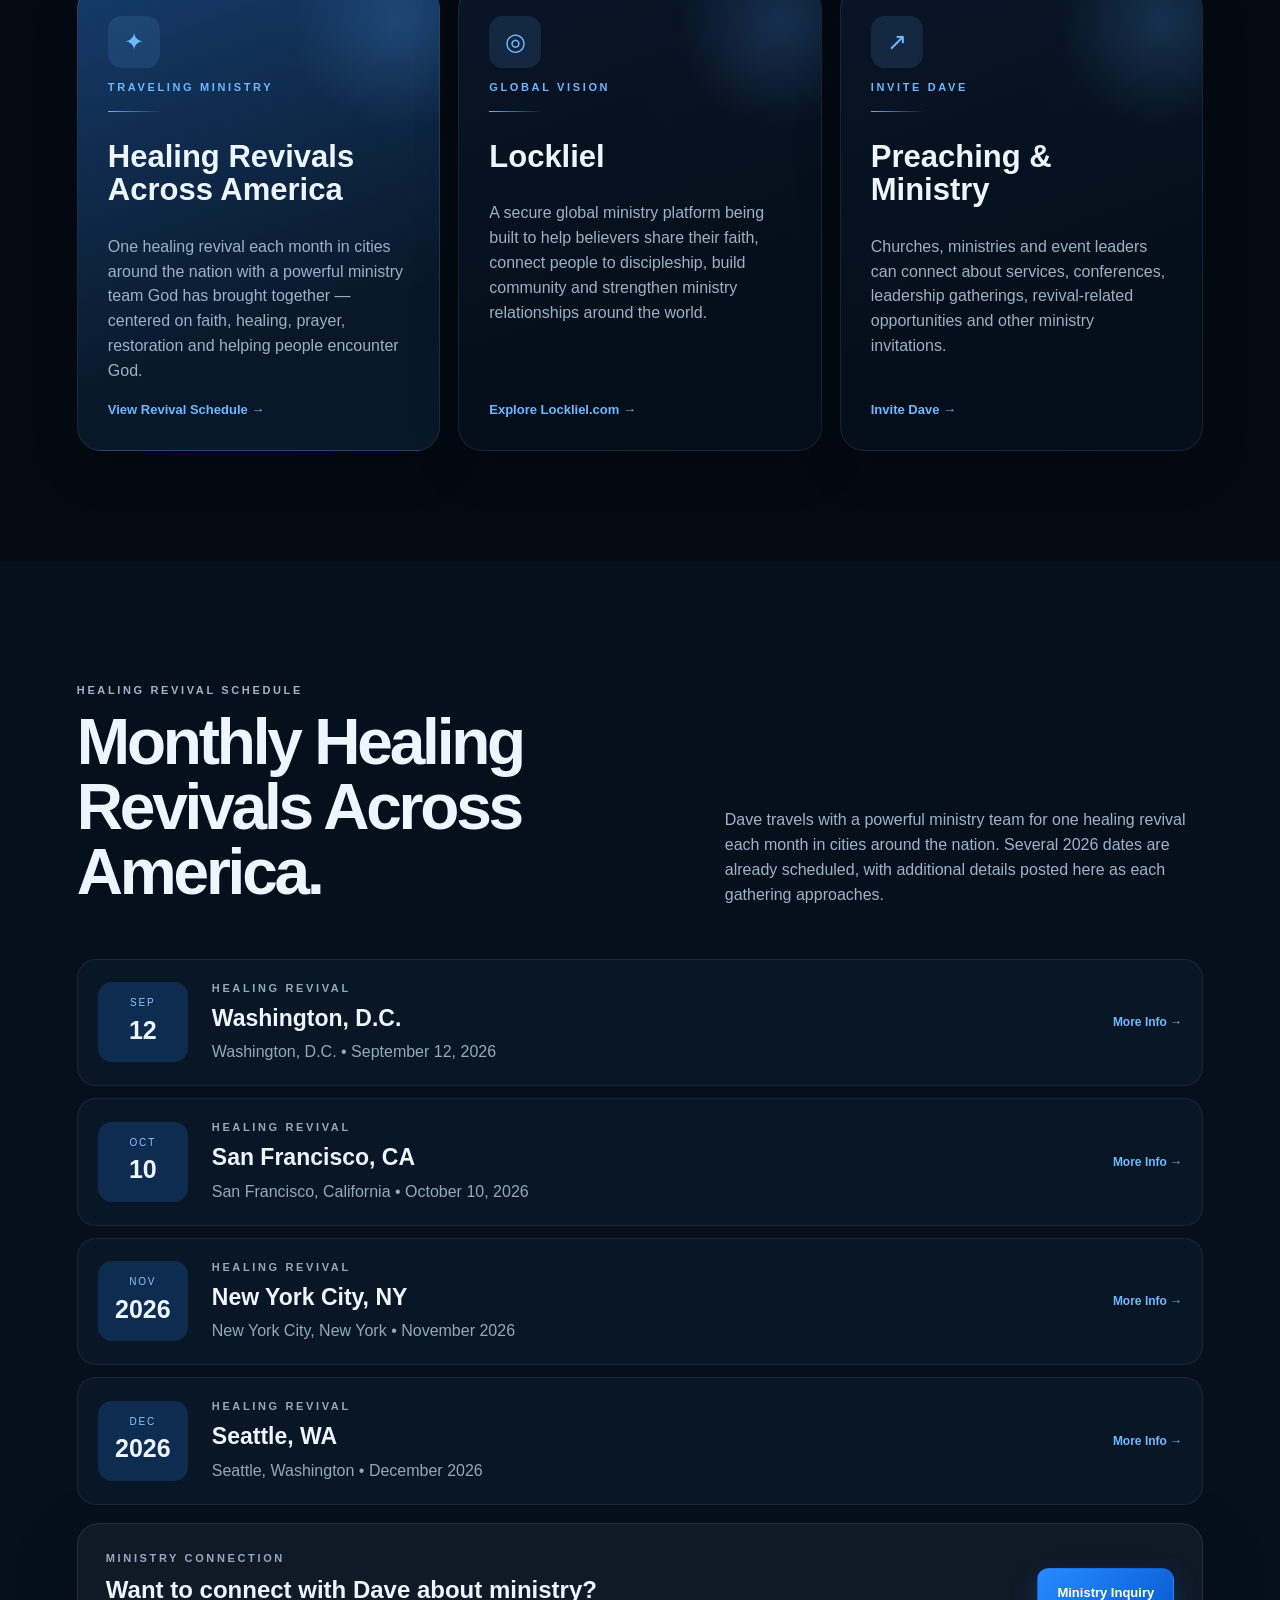
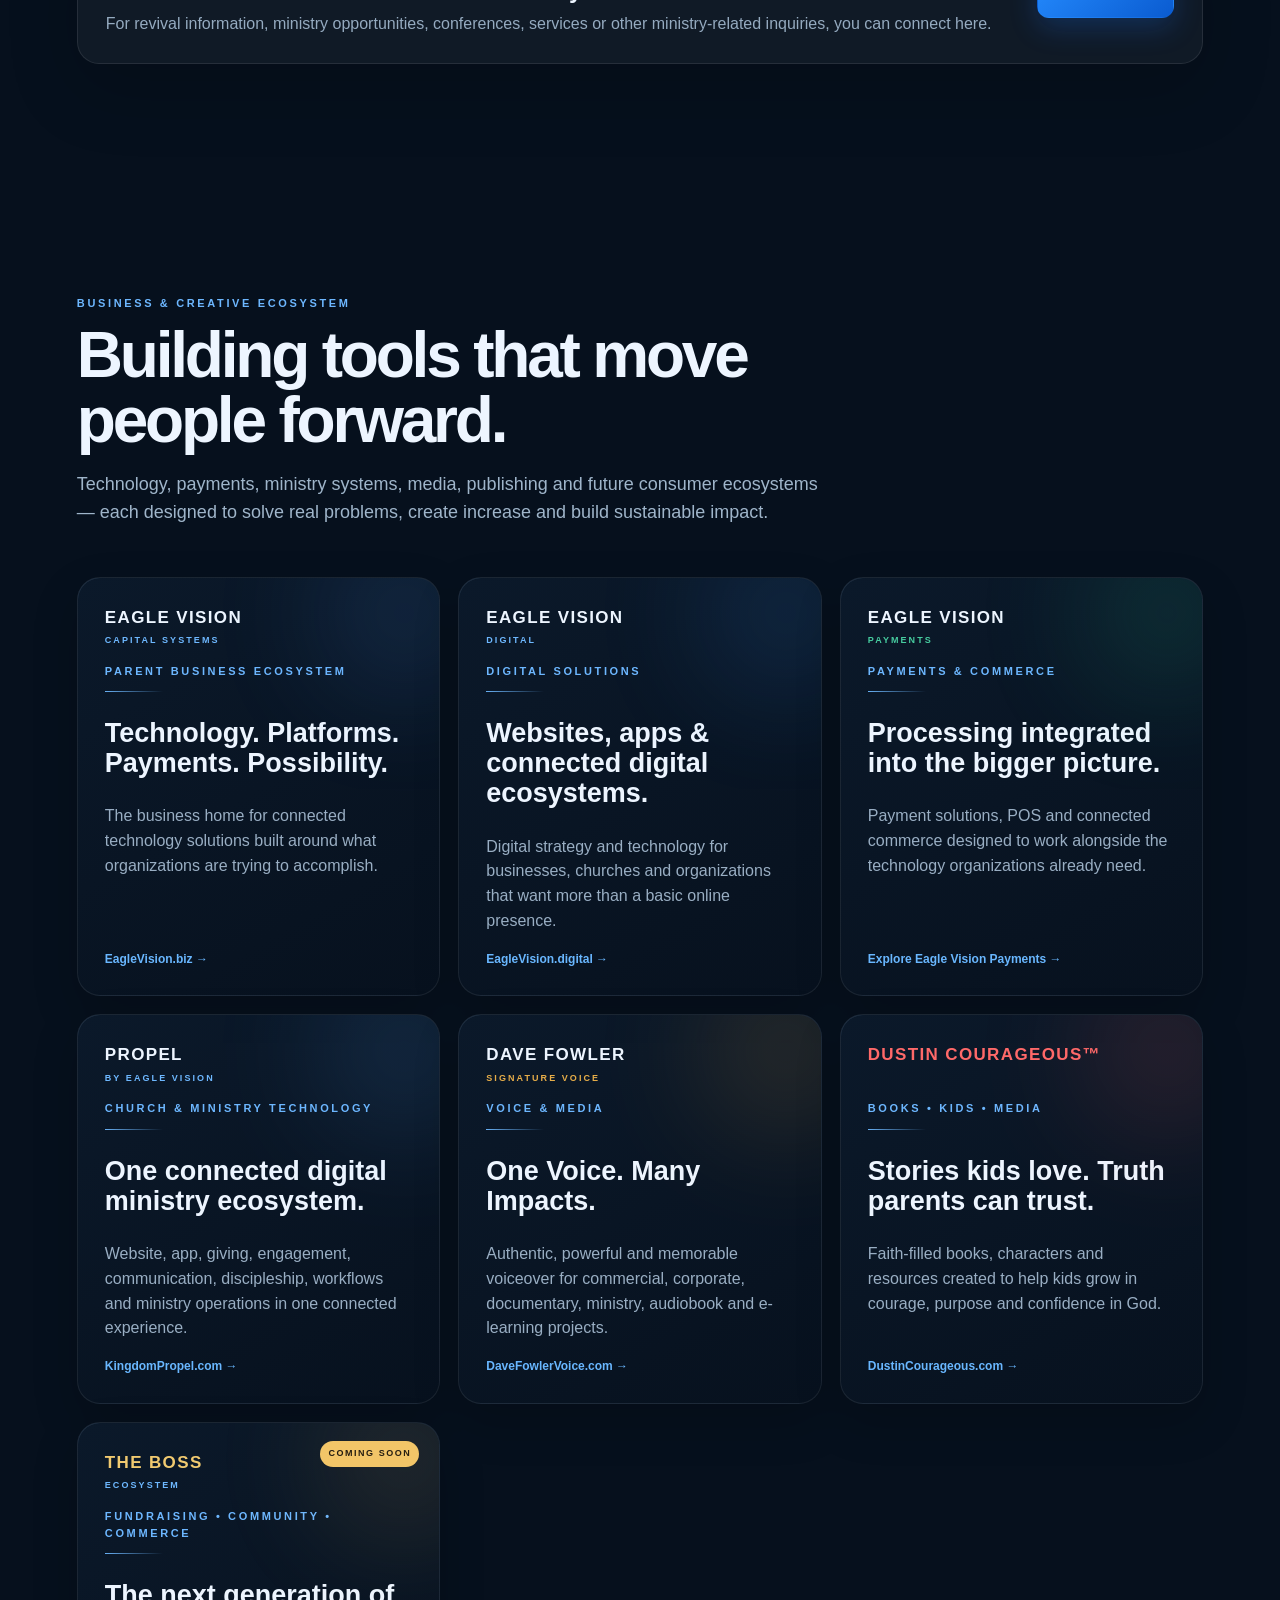
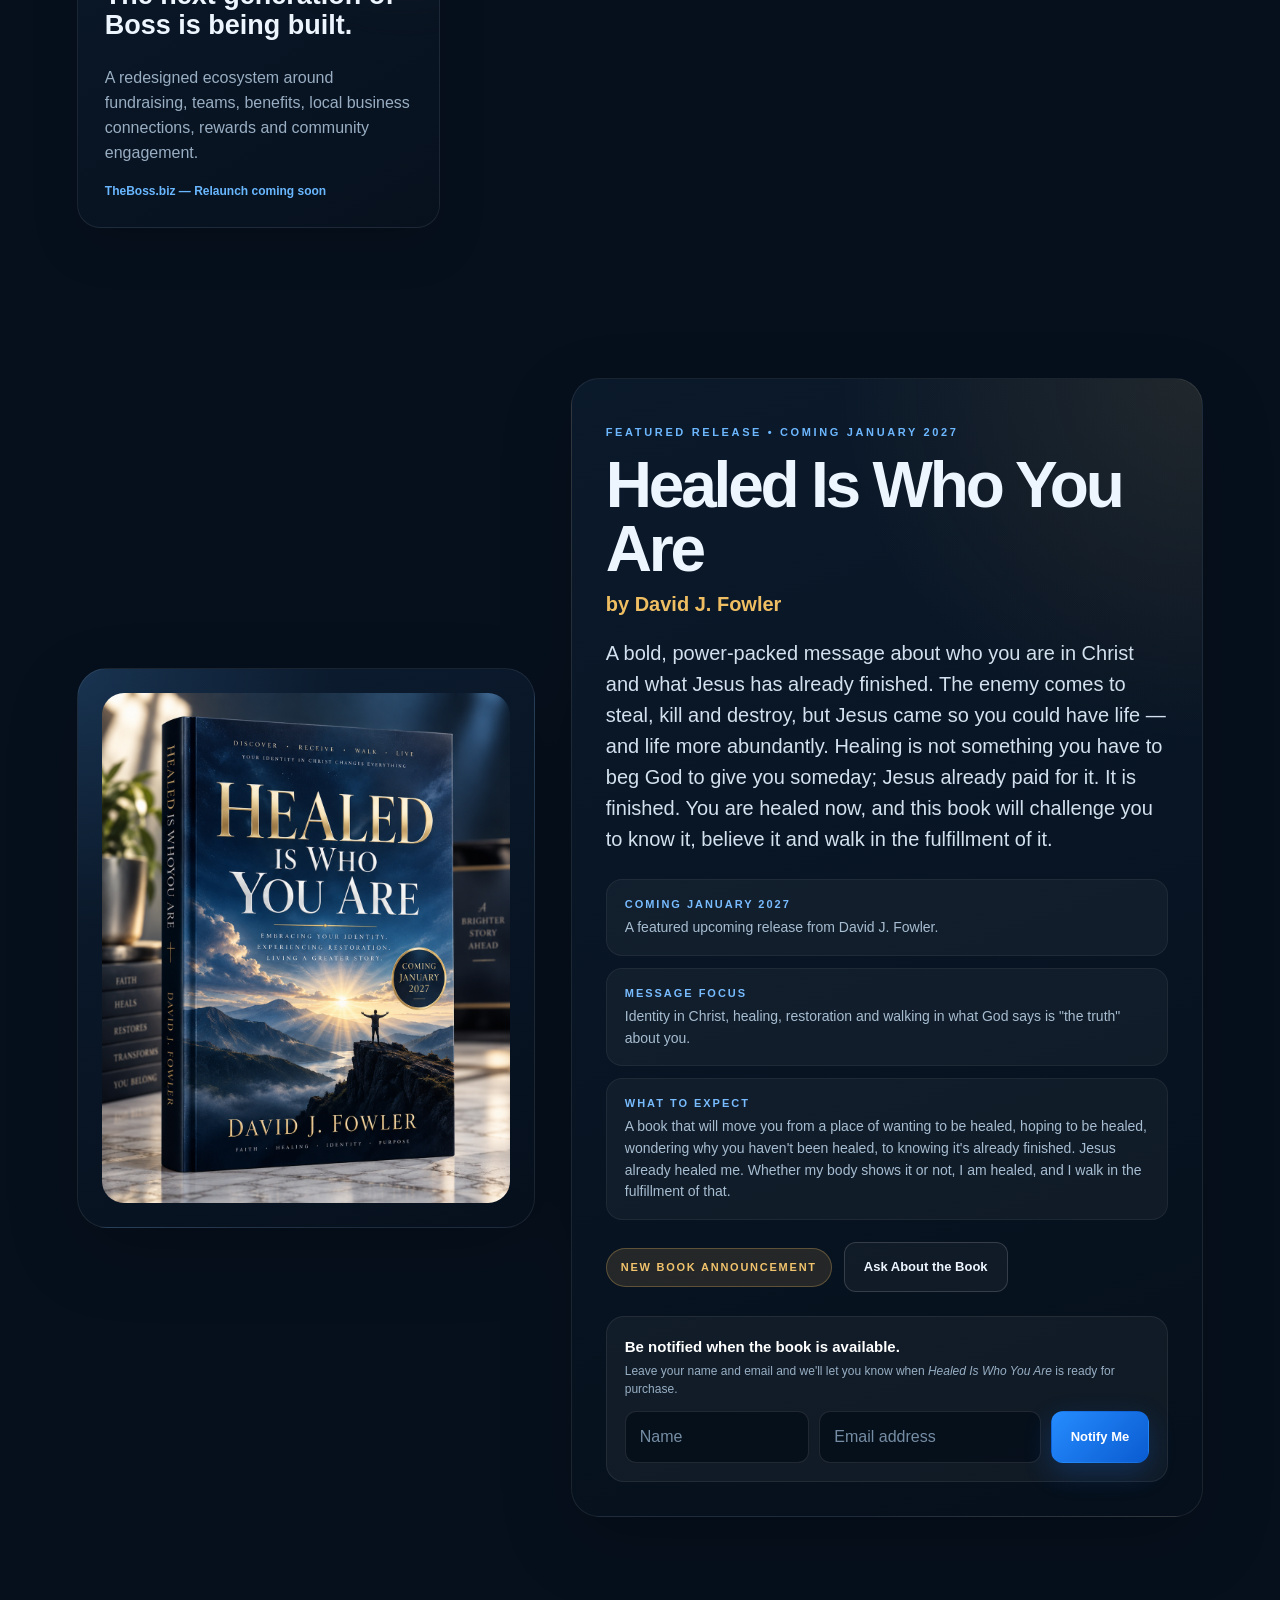
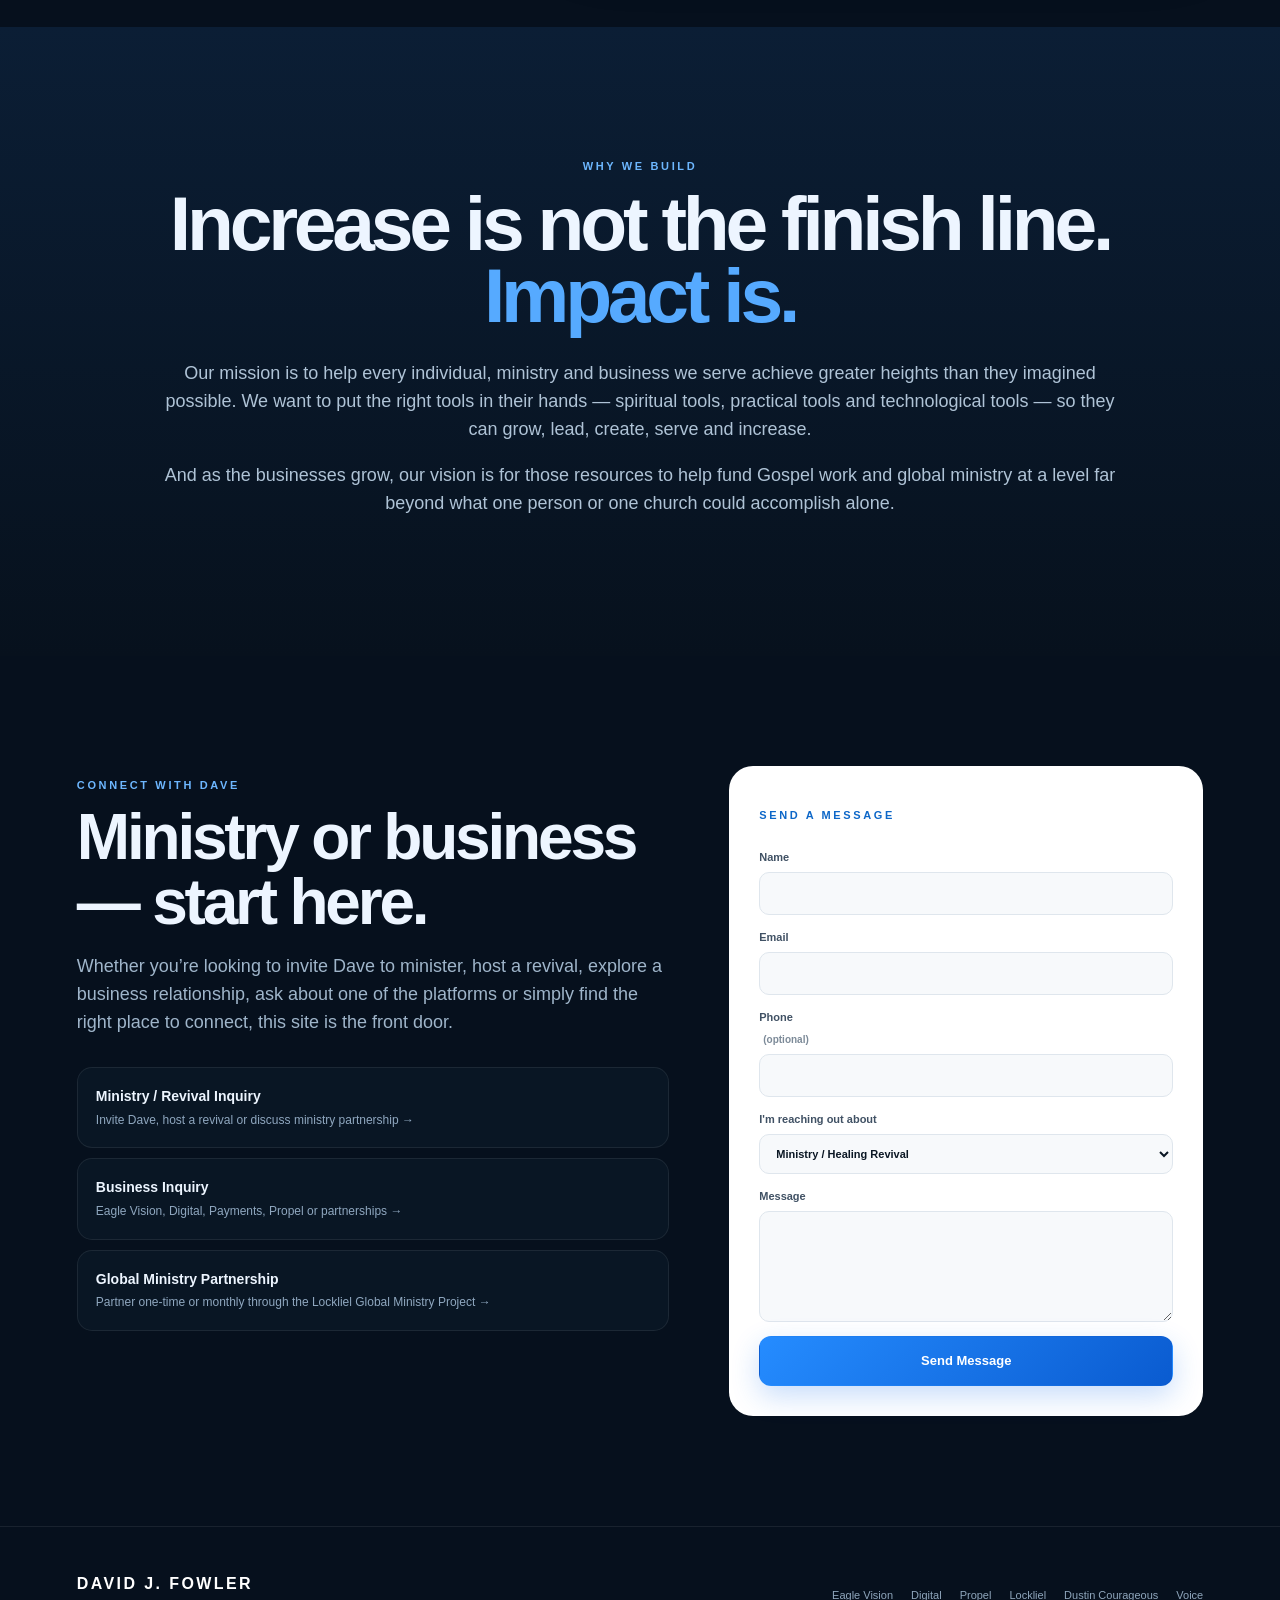
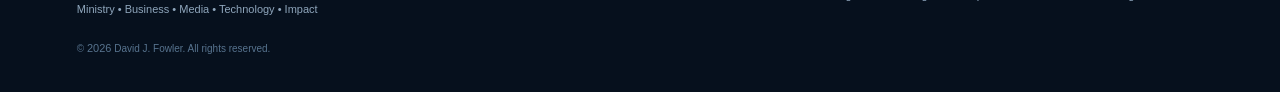
==== commit dd7e59ea: "Add files via upload" ====
--- a/index.html
+++ b/index.html
@@ -38,7 +38,7 @@
     <section class="hero">
       <div class="hero-grid">
         <div class="hero-copy">
-          <p class="eyebrow">DAVID J. FOWLER <span>•</span> DAVE <span>•</span> COACH <span>•</span> PASTOR</p>
+          <p class="eyebrow">DAVID J. FOWLER <span>•</span> DAVE <span>•</span> HUSBAND <span>•</span> FATHER <span>•</span> COACH <span>•</span> PASTOR <span>•</span> MINISTER OF THE GOSPEL <span>•</span> BUSINESSMAN</p>
           <h1>One calling.<br><span>Many expressions.</span></h1>
           <p class="hero-lead">
             Ministry has always been at the heart of the calling. Business has always been part of the assignment.
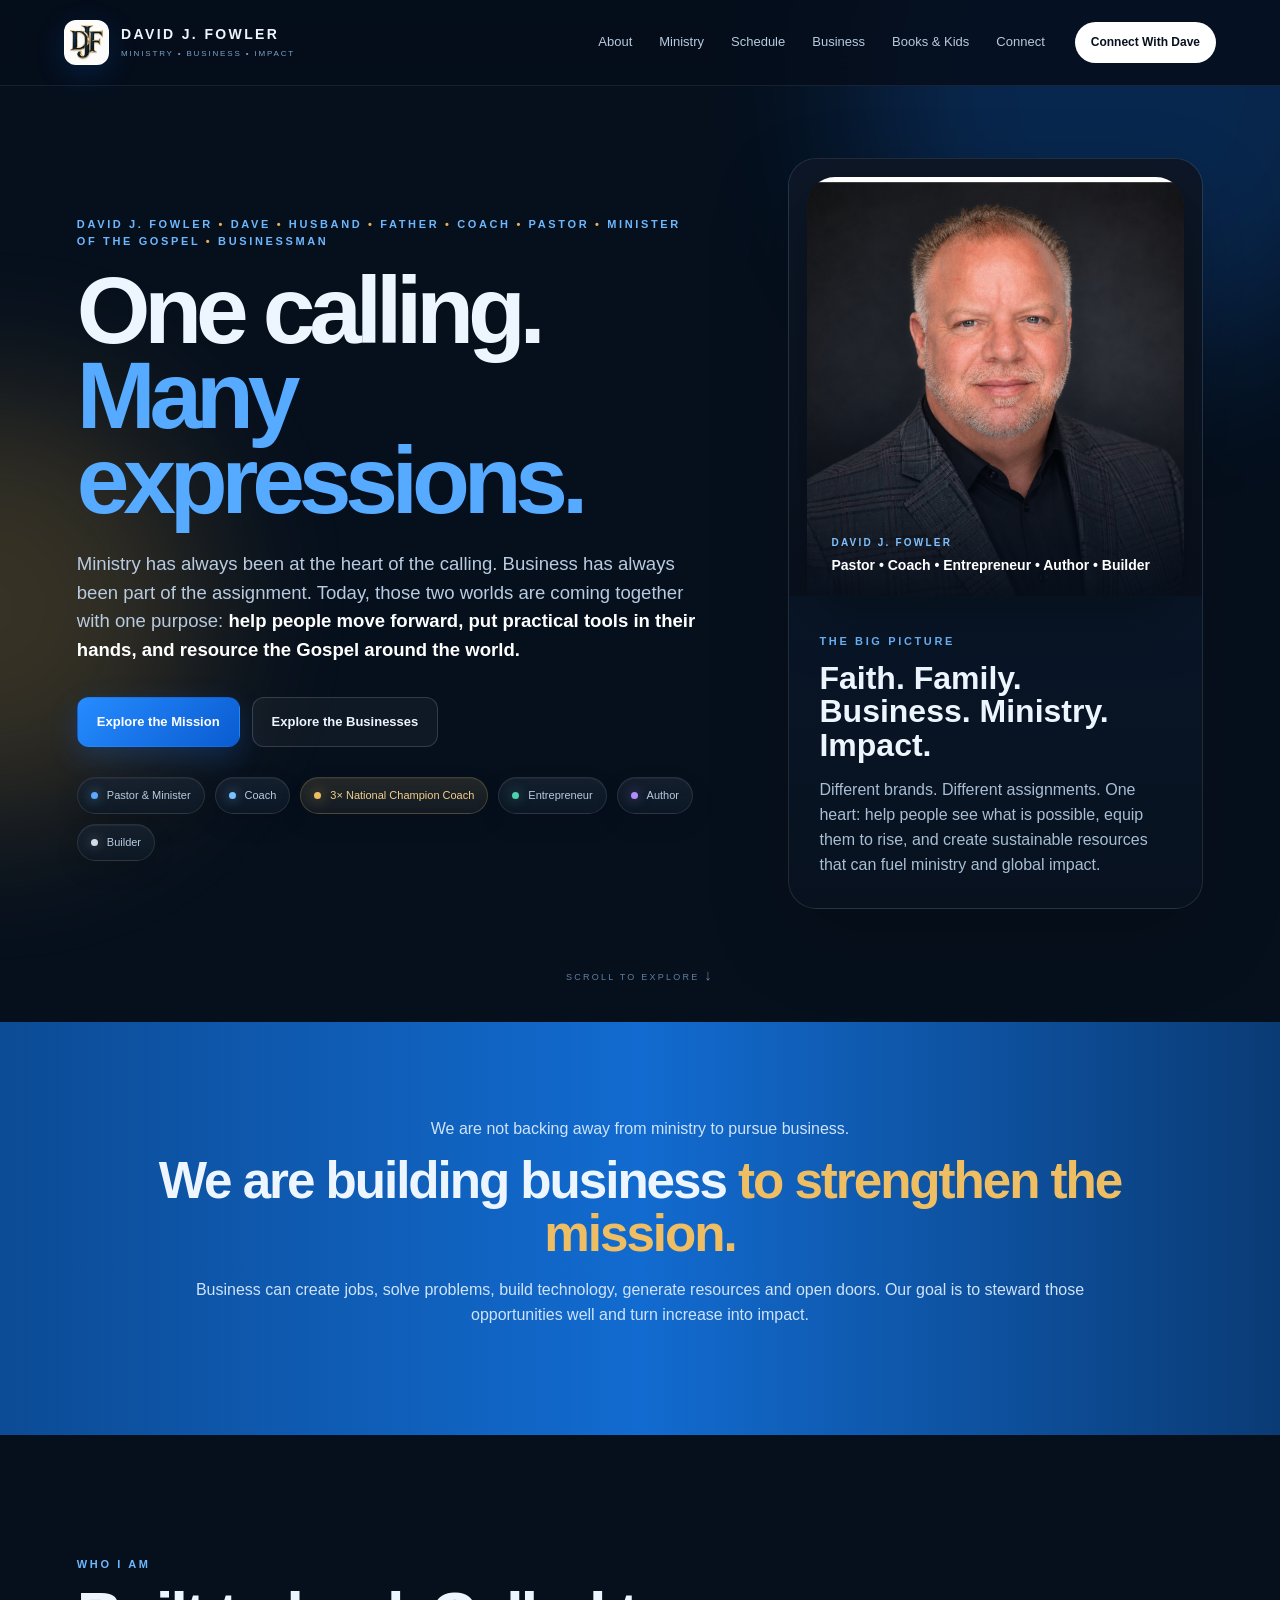
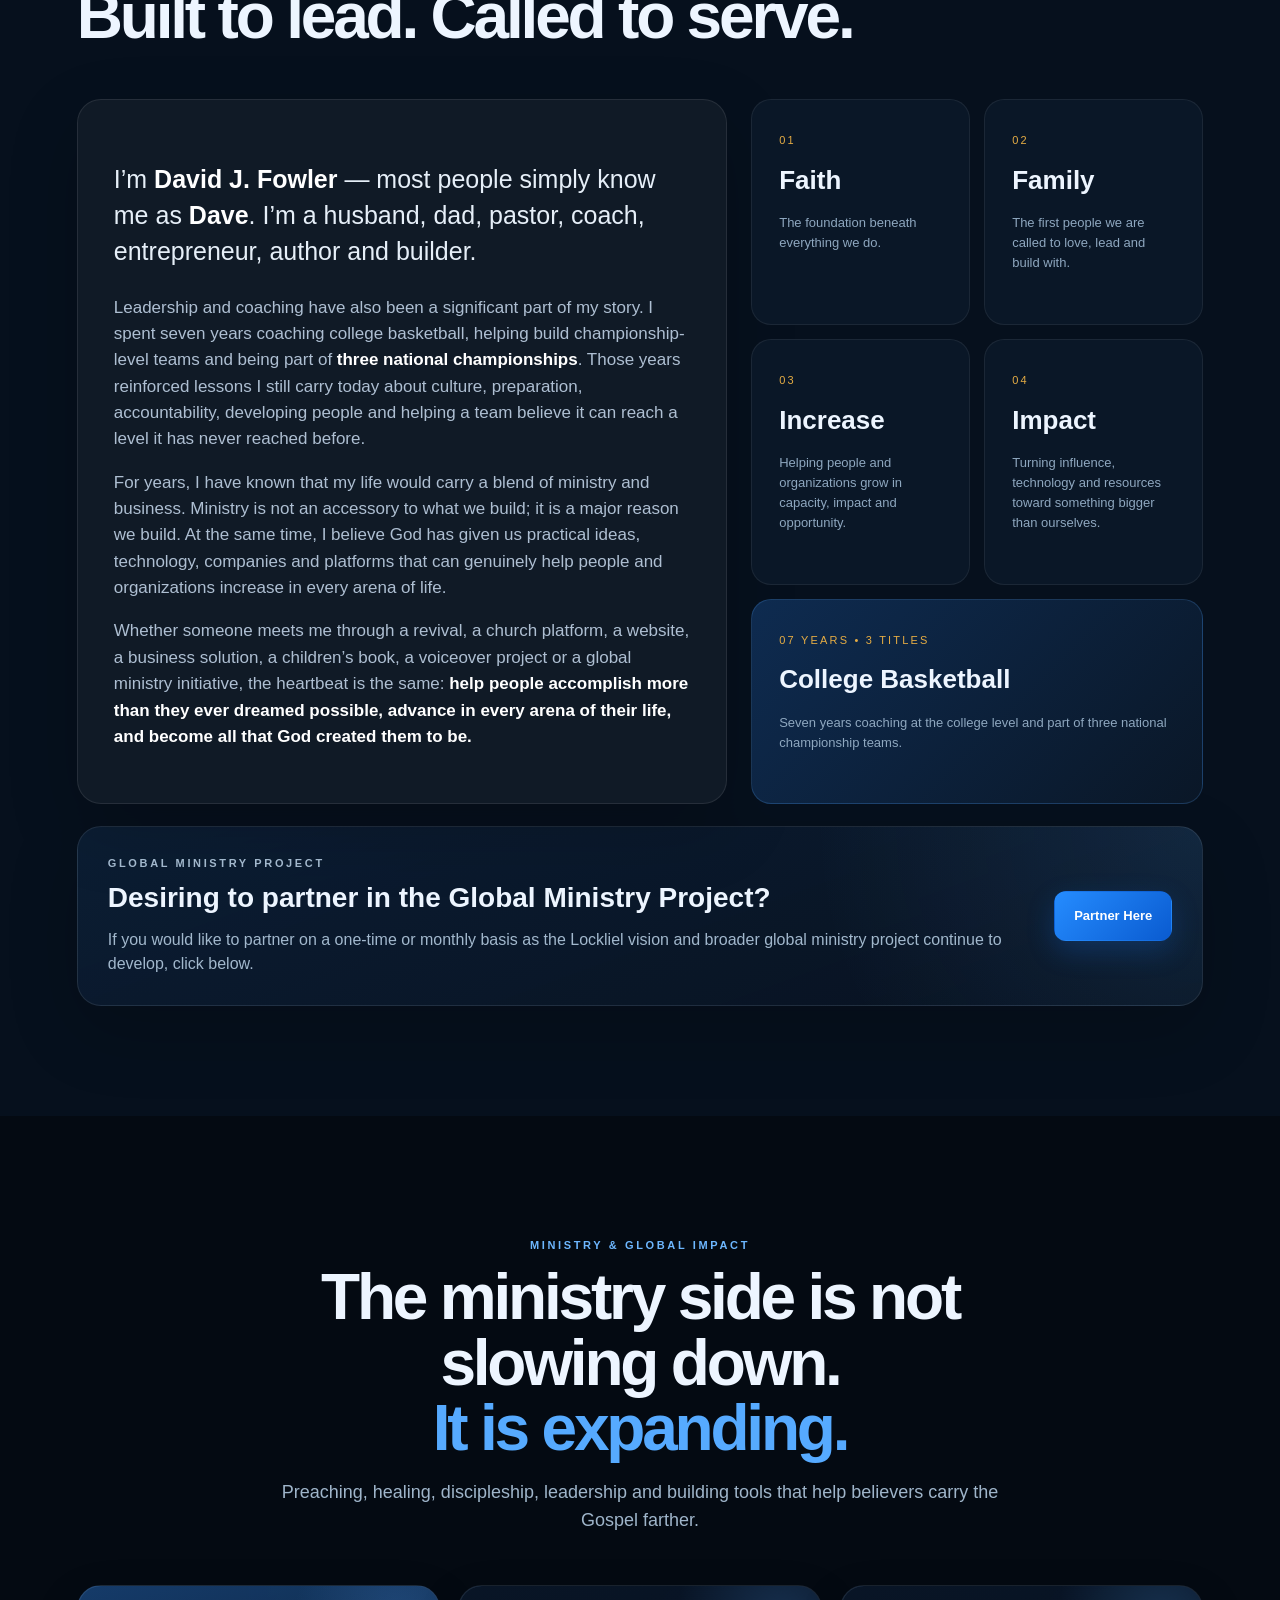
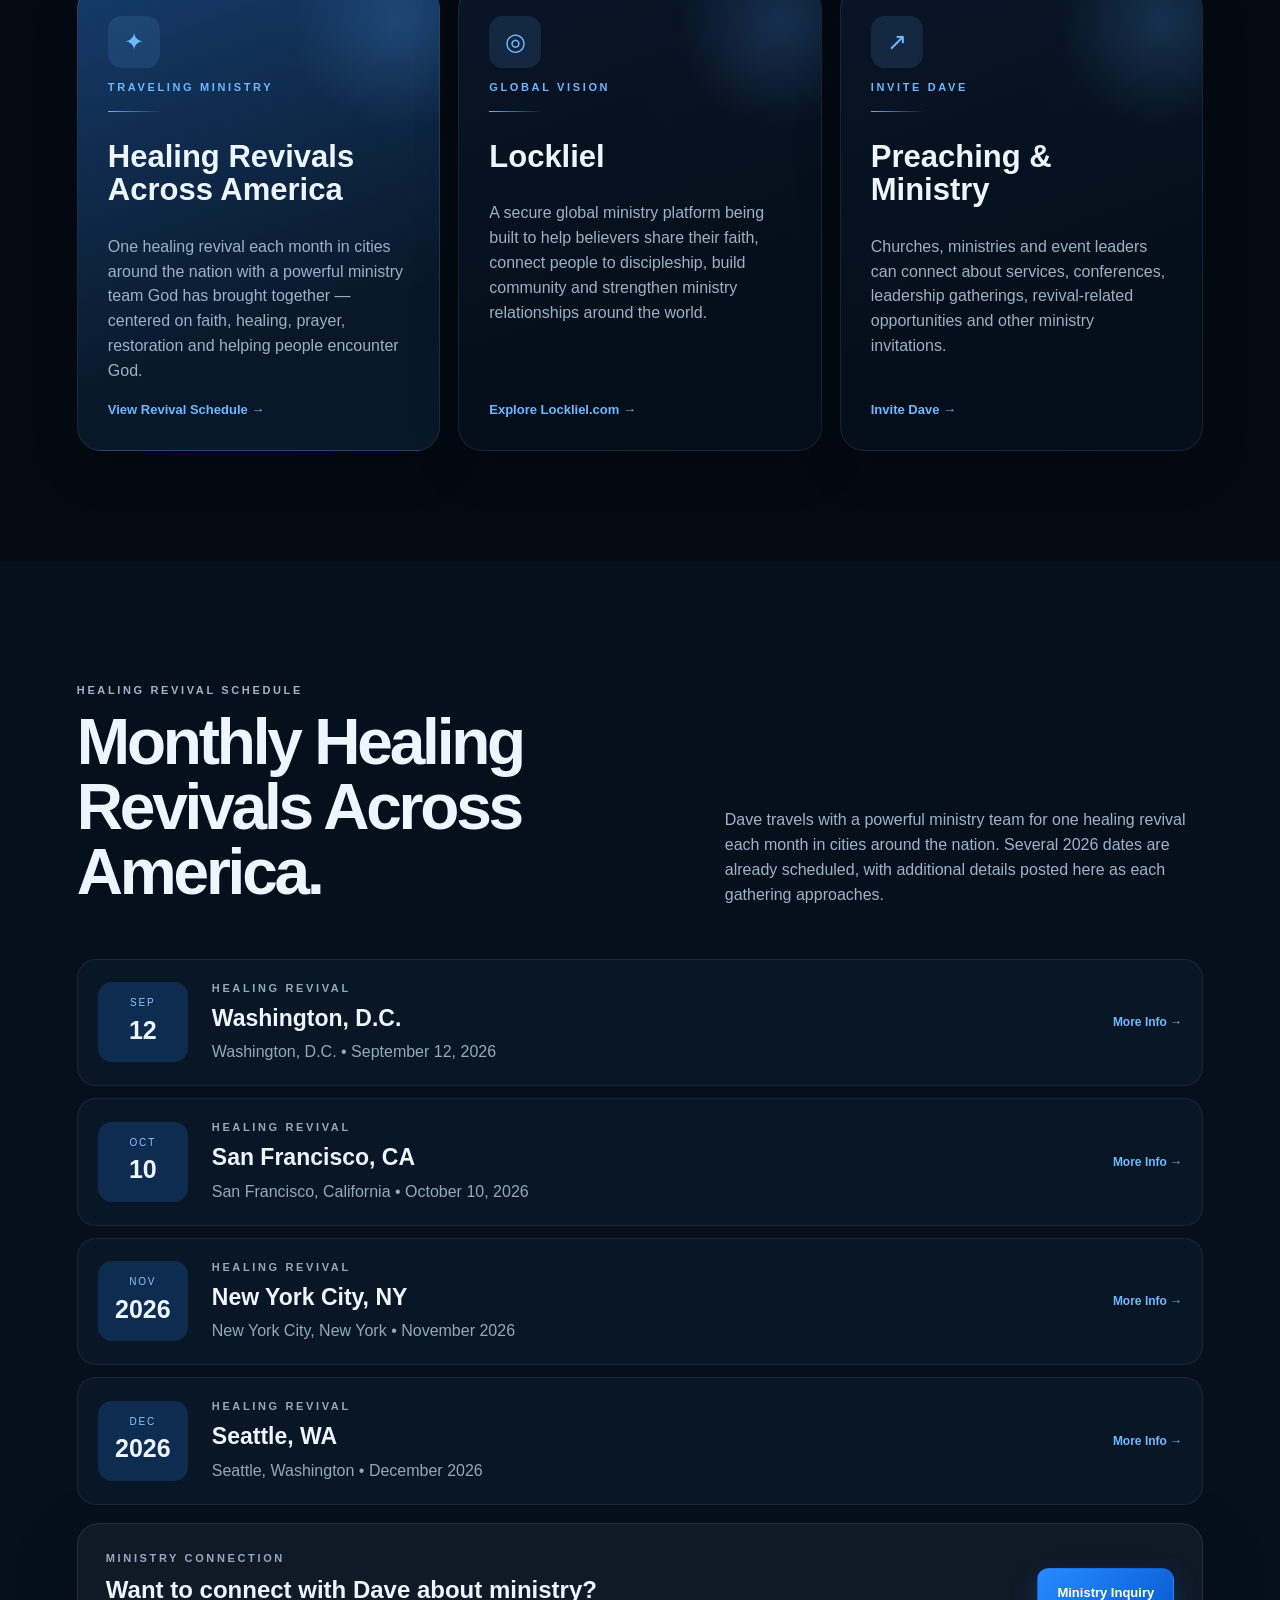
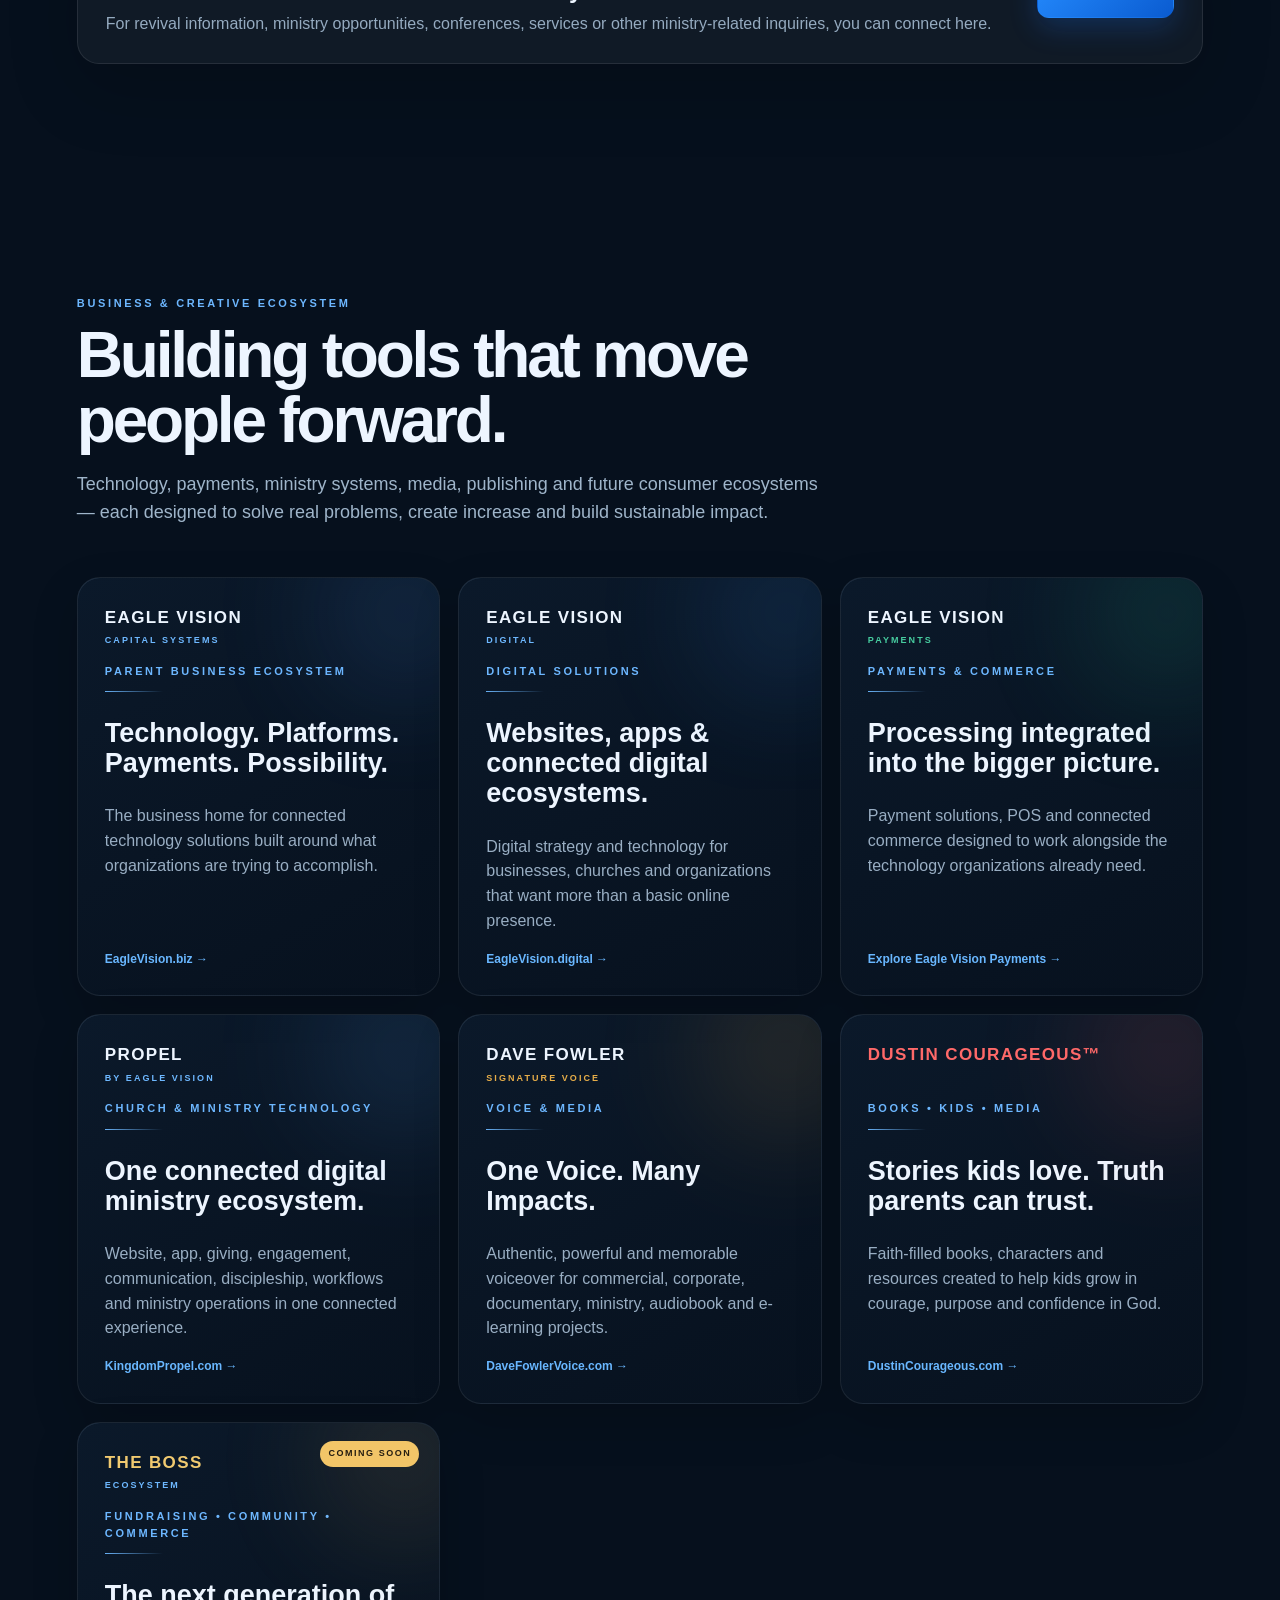
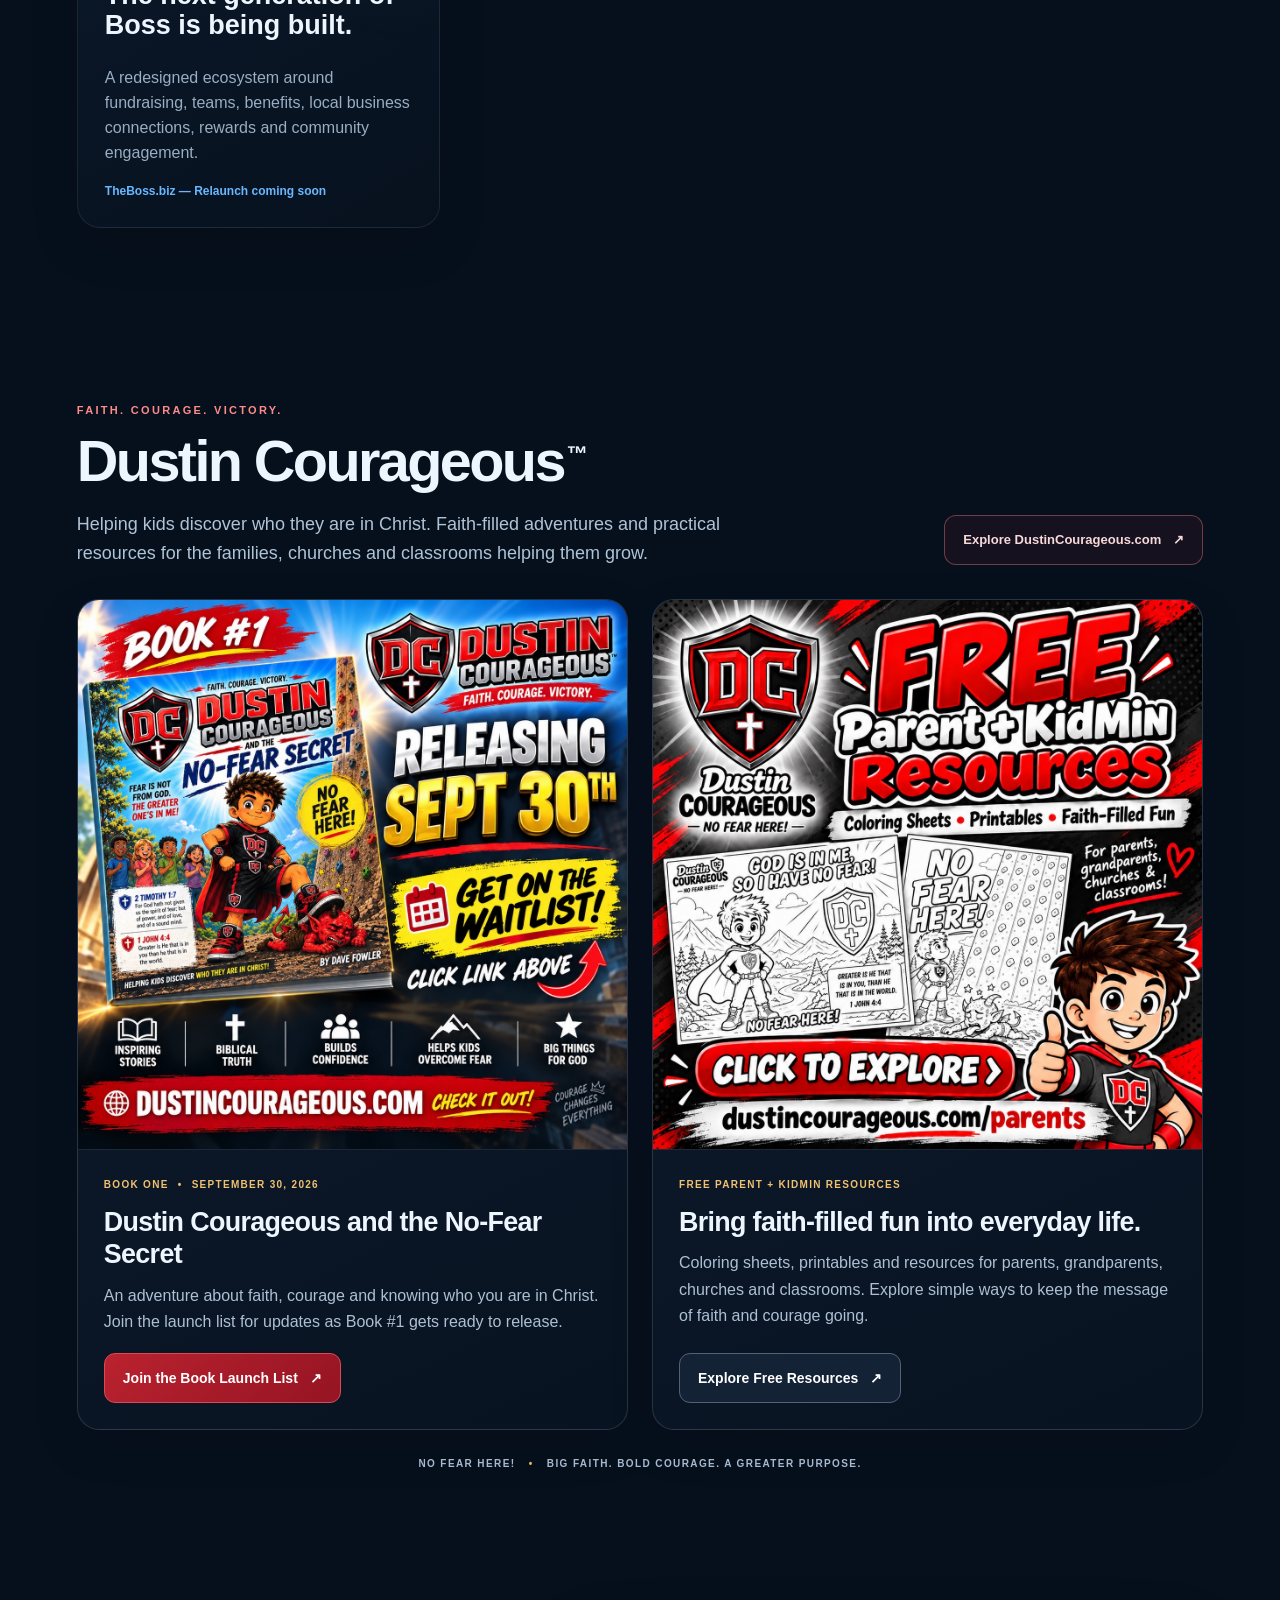
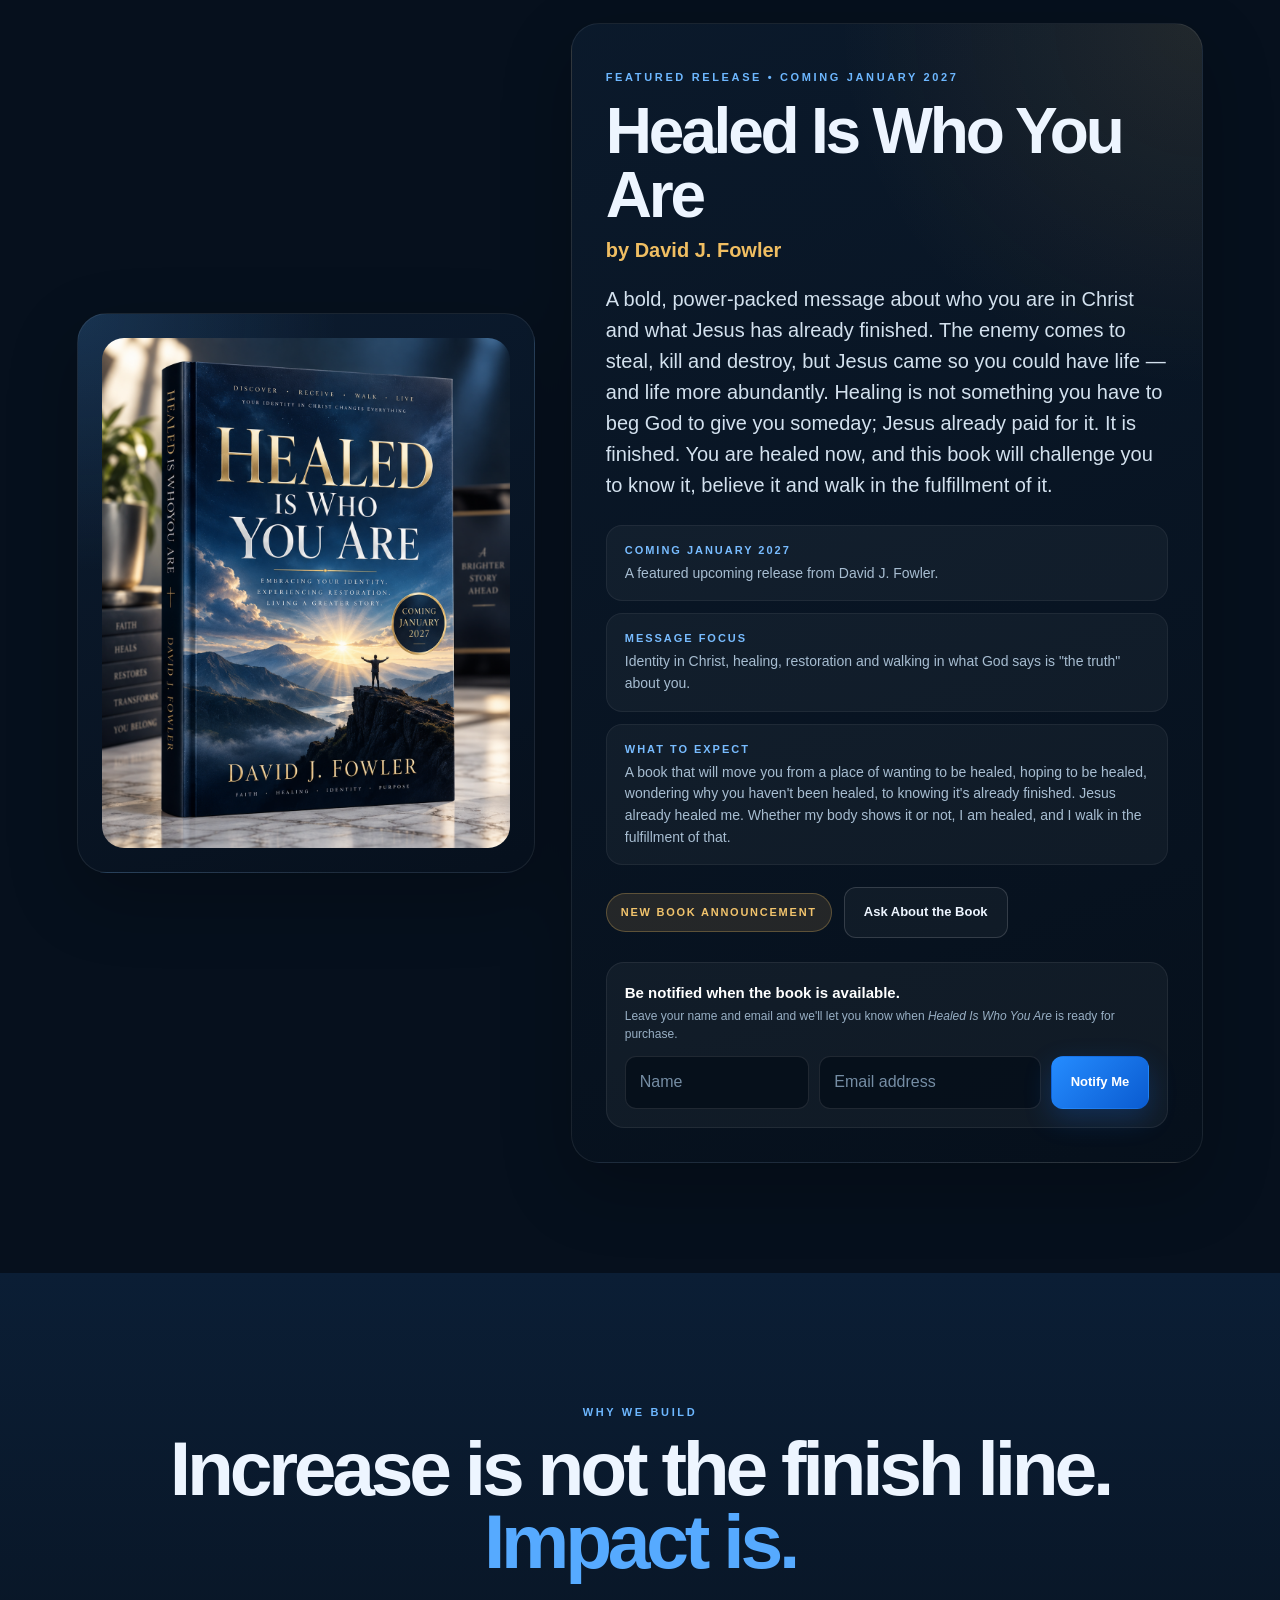
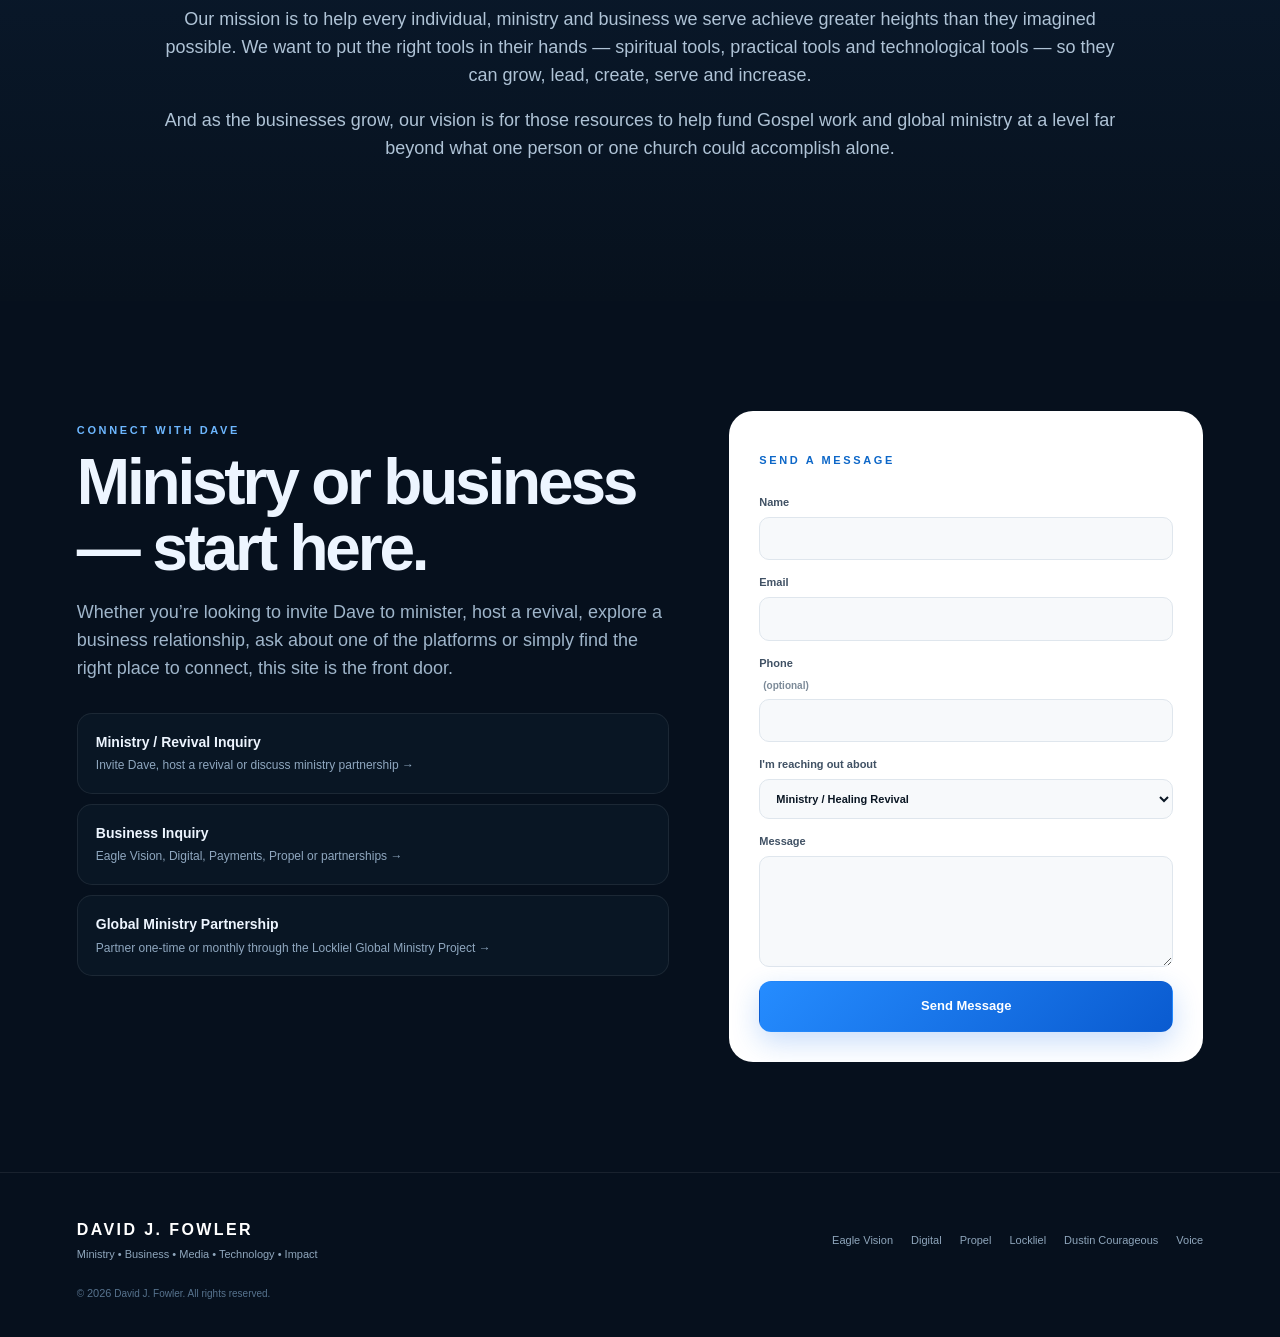
==== commit 0b69e8be: "Add files via upload" ====
--- a/index.html
+++ b/index.html
@@ -28,7 +28,7 @@
       <a href="#ministry">Ministry</a>
       <a href="#schedule">Schedule</a>
       <a href="#business">Business</a>
-      <a href="#book">Book</a>
+      <a href="#dustin-courageous">Books &amp; Kids</a>
       <a href="#connect">Connect</a>
     </nav>
     <a class="header-cta" href="#connect">Connect With Dave</a>
@@ -310,6 +310,45 @@
           <span class="muted-link">TheBoss.biz — Relaunch coming soon</span>
         </article>
       </div>
+    </section>
+
+    <!-- BUILD 17: Dustin Courageous feature. Approved artwork is used without alteration. -->
+    <section id="dustin-courageous" class="section dc-feature-section" aria-labelledby="dc-feature-title">
+      <div class="dc-feature-heading">
+        <div class="dc-feature-heading-copy">
+          <p class="dc-feature-eyebrow">FAITH. COURAGE. VICTORY.</p>
+          <h2 id="dc-feature-title">Dustin Courageous<span class="dc-feature-tm">™</span></h2>
+          <p class="dc-feature-intro">Helping kids discover who they are in Christ. Faith-filled adventures and practical resources for the families, churches and classrooms helping them grow.</p>
+        </div>
+        <a class="dc-feature-site-link" href="https://dustincourageous.com" target="_blank" rel="noopener noreferrer">Explore DustinCourageous.com <span aria-hidden="true">↗</span></a>
+      </div>
+
+      <div class="dc-feature-grid">
+        <article class="dc-feature-card" aria-labelledby="dc-feature-book-title">
+          <a class="dc-feature-artwork" href="https://dustincourageous.com/#launch-list" target="_blank" rel="noopener noreferrer">
+            <img src="assets/dustin-courageous-book-one-september-30.jpeg" width="1254" height="1254" loading="lazy" decoding="async" alt="Dustin Courageous and the No-Fear Secret. Book one releases September 30, 2026. Join the waitlist.">
+          </a>
+          <div class="dc-feature-card-copy">
+            <p class="dc-feature-label">BOOK ONE <span aria-hidden="true">•</span> <time datetime="2026-09-30">SEPTEMBER 30, 2026</time></p>
+            <h3 id="dc-feature-book-title">Dustin Courageous and the No-Fear Secret</h3>
+            <p>An adventure about faith, courage and knowing who you are in Christ. Join the launch list for updates as Book #1 gets ready to release.</p>
+            <a class="dc-feature-button dc-feature-button-primary" href="https://dustincourageous.com/#launch-list" target="_blank" rel="noopener noreferrer">Join the Book Launch List <span aria-hidden="true">↗</span></a>
+          </div>
+        </article>
+
+        <article class="dc-feature-card" aria-labelledby="dc-feature-resources-title">
+          <a class="dc-feature-artwork" href="https://dustincourageous.com/parents" target="_blank" rel="noopener noreferrer">
+            <img src="assets/dustin-courageous-free-parent-kidmin-resources.jpeg" width="1254" height="1254" loading="lazy" decoding="async" alt="Free Dustin Courageous parent and children's ministry resources: coloring sheets, printables and faith-filled fun.">
+          </a>
+          <div class="dc-feature-card-copy">
+            <p class="dc-feature-label">FREE PARENT + KIDMIN RESOURCES</p>
+            <h3 id="dc-feature-resources-title">Bring faith-filled fun into everyday life.</h3>
+            <p>Coloring sheets, printables and resources for parents, grandparents, churches and classrooms. Explore simple ways to keep the message of faith and courage going.</p>
+            <a class="dc-feature-button dc-feature-button-secondary" href="https://dustincourageous.com/parents" target="_blank" rel="noopener noreferrer">Explore Free Resources <span aria-hidden="true">↗</span></a>
+          </div>
+        </article>
+      </div>
+      <p class="dc-feature-signoff">NO FEAR HERE! <span aria-hidden="true">•</span> BIG FAITH. BOLD COURAGE. A GREATER PURPOSE.</p>
     </section>
 
     <section id="book" class="section book-section">
--- a/styles.css
+++ b/styles.css
@@ -431,3 +431,402 @@
     align-items:flex-start;
   }
 }
+
+
+/* --- mobile polish pass --- */
+html{
+  scroll-padding-top:96px;
+}
+
+@media (max-width:700px){
+  .site-header{
+    height:auto;
+    min-height:72px;
+    padding:10px 16px;
+    gap:12px;
+  }
+
+  .identity{
+    gap:10px;
+    min-width:0;
+  }
+
+  .identity-mark,
+  .identity-mark-image{
+    width:54px;
+    height:54px;
+    flex:0 0 54px;
+    border-radius:14px;
+  }
+
+  .identity-copy{
+    min-width:0;
+  }
+
+  .identity-copy strong{
+    font-size:12px;
+    letter-spacing:.13em;
+    white-space:nowrap;
+    overflow:hidden;
+    text-overflow:ellipsis;
+  }
+
+  .hero{
+    padding:36px 20px 30px;
+  }
+
+  .hero-grid{
+    gap:22px;
+  }
+
+  .eyebrow{
+    display:block;
+    font-size:10px;
+    line-height:1.9;
+    max-width:100%;
+  }
+
+  .hero h1{
+    font-size:44px;
+    line-height:.95;
+    margin:.2em 0 .24em;
+  }
+
+  .hero-lead{
+    font-size:17px;
+    line-height:1.6;
+  }
+
+  .hero-panel{
+    padding:20px;
+    border-radius:22px;
+  }
+
+  .about-story{
+    padding:24px;
+  }
+
+  .value-card{
+    padding:22px;
+  }
+
+  .section{
+    padding:64px 20px;
+  }
+
+  .feature-card{
+    min-height:auto;
+    padding:24px;
+    border-radius:22px;
+  }
+
+  .feature-card h3{
+    font-size:26px;
+  }
+
+  .schedule-head{
+    gap:16px;
+    margin-bottom:24px;
+  }
+
+  .schedule-callout,
+  .ministry-partner-callout{
+    padding:22px 20px;
+    border-radius:20px;
+    gap:18px;
+  }
+
+  .schedule-callout h3,
+  .ministry-partner-callout h3{
+    font-size:21px;
+    line-height:1.2;
+  }
+
+  .schedule-callout p,
+  .ministry-partner-callout p{
+    line-height:1.65;
+  }
+
+  .schedule-callout .button,
+  .ministry-partner-callout .button{
+    width:100%;
+    min-height:52px;
+  }
+
+  .book-section{
+    padding-top:24px;
+  }
+
+  .book-image-shell{
+    padding:16px;
+    border-radius:24px;
+  }
+
+  .book-copy{
+    padding:22px;
+    border-radius:22px;
+  }
+
+  .book-copy h2{
+    font-size:36px;
+    line-height:.98;
+    margin:10px 0 8px;
+  }
+
+  .book-author{
+    font-size:17px;
+    margin:0 0 14px;
+  }
+
+  .book-lead{
+    font-size:17px;
+    line-height:1.65;
+    margin:0 0 18px;
+  }
+
+  .book-points{
+    gap:10px;
+  }
+
+  .book-points div{
+    padding:14px 14px;
+    border-radius:14px;
+  }
+
+  .book-points span{
+    font-size:13px;
+    line-height:1.55;
+  }
+
+  .book-actions{
+    flex-direction:column;
+    align-items:stretch;
+    gap:10px;
+  }
+
+  .book-pill,
+  .book-actions .button{
+    width:100%;
+    justify-content:center;
+  }
+
+  .book-notify-form{
+    padding:16px;
+    border-radius:16px;
+  }
+
+  .book-notify-fields{
+    grid-template-columns:1fr;
+    gap:10px;
+  }
+
+  .book-notify-fields .button{
+    width:100%;
+    min-height:50px;
+  }
+
+  .connect-options a{
+    padding:16px;
+    border-radius:14px;
+  }
+
+  .contact-card{
+    padding:22px;
+    border-radius:20px;
+  }
+
+  .contact-card input,
+  .contact-card select,
+  .contact-card textarea,
+  .book-notify-fields input{
+    font-size:16px;
+  }
+
+  .site-footer{
+    gap:16px;
+  }
+
+  .footer-links{
+    gap:10px 14px;
+    flex-wrap:wrap;
+  }
+}
+
+@media (max-width:430px){
+  .site-header{
+    padding:10px 12px;
+  }
+
+  .identity-mark,
+  .identity-mark-image{
+    width:50px;
+    height:50px;
+    flex:0 0 50px;
+  }
+
+  .identity-copy strong{
+    font-size:11px;
+    letter-spacing:.11em;
+  }
+
+  .eyebrow{
+    font-size:9px;
+    line-height:1.95;
+  }
+
+  .hero h1{
+    font-size:40px;
+  }
+
+  .book-copy h2{
+    font-size:32px;
+  }
+
+  .schedule-callout h3,
+  .ministry-partner-callout h3{
+    font-size:19px;
+  }
+}
+
+
+/* BUILD 17 — DUSTIN COURAGEOUS FEATURE
+   Scoped to this feature; existing mobile polish and approved sections are preserved. */
+.dc-feature-section {
+  position: relative;
+  padding-top: 64px;
+  scroll-margin-top: 100px;
+}
+.dc-feature-heading {
+  display: flex;
+  align-items: flex-end;
+  justify-content: space-between;
+  gap: 28px;
+  margin-bottom: 30px;
+}
+.dc-feature-heading-copy { min-width: 0; max-width: 820px; }
+.dc-feature-eyebrow {
+  color: #ff8b89;
+  font-size: 11px;
+  font-weight: 800;
+  letter-spacing: .21em;
+  margin: 0 0 12px;
+}
+.dc-feature-heading h2 {
+  color: #edf5ff;
+  font-size: clamp(36px, 4.5vw, 64px);
+  line-height: 1.05;
+  letter-spacing: -.045em;
+  margin: 0 0 18px;
+}
+.dc-feature-tm { font-size: .37em; vertical-align: super; letter-spacing: 0; margin-left: .12em; }
+.dc-feature-intro { color: #afc3d6; font-size: 18px; line-height: 1.65; margin: 0; max-width: 720px; }
+.dc-feature-site-link {
+  display: inline-flex;
+  align-items: center;
+  justify-content: center;
+  gap: 12px;
+  flex: 0 0 auto;
+  padding: 14px 18px;
+  min-height: 50px;
+  margin-bottom: 4px;
+  border: 1px solid rgba(255, 133, 130, .38);
+  border-radius: 12px;
+  background: rgba(208, 47, 55, .08);
+  color: #f7d9d9;
+  font-size: 13px;
+  font-weight: 750;
+  line-height: 1.5;
+}
+.dc-feature-grid { display: grid; grid-template-columns: repeat(2, minmax(0, 1fr)); gap: 24px; }
+.dc-feature-card {
+  min-width: 0;
+  display: flex;
+  flex-direction: column;
+  overflow: hidden;
+  border-radius: 22px;
+  border: 1px solid rgba(220, 228, 242, .15);
+  background: linear-gradient(155deg, #0e1c2e, #081321);
+  box-shadow: 0 16px 44px rgba(0, 0, 0, .15);
+}
+.dc-feature-artwork { display: block; width: 100%; line-height: 0; background: #081321; }
+.dc-feature-artwork img { display: block; width: 100%; height: auto; max-width: 100%; }
+.dc-feature-card-copy {
+  display: flex;
+  flex-direction: column;
+  align-items: flex-start;
+  gap: 12px;
+  padding: 26px;
+  flex: 1;
+  min-width: 0;
+  border-top: 1px solid rgba(255, 255, 255, .08);
+}
+.dc-feature-label {
+  color: #f0c171;
+  font-size: 10px;
+  font-weight: 800;
+  letter-spacing: .13em;
+  line-height: 1.8;
+  margin: 0;
+}
+.dc-feature-label > span { padding: 0 5px; }
+.dc-feature-card h3 {
+  font-size: clamp(23px, 2.1vw, 30px);
+  line-height: 1.2;
+  letter-spacing: -.025em;
+  margin: 0;
+  color: #edf5ff;
+  max-width: 100%;
+}
+.dc-feature-card-copy > p:not(.dc-feature-label) {
+  font-size: 16px;
+  line-height: 1.65;
+  color: #adc0d3;
+  margin: 0 0 6px;
+}
+.dc-feature-button {
+  display: inline-flex;
+  align-items: center;
+  justify-content: center;
+  gap: 12px;
+  margin-top: auto;
+  min-height: 50px;
+  padding: 14px 18px;
+  border-radius: 11px;
+  border: 1px solid transparent;
+  color: #fff;
+  font-size: 14px;
+  font-weight: 750;
+  line-height: 1.4;
+  text-align: center;
+}
+.dc-feature-button-primary { background: linear-gradient(135deg, #ba222f, #951423); border-color: #d84b55; }
+.dc-feature-button-secondary { background: #142236; border-color: #536178; }
+.dc-feature-signoff { margin: 25px 0 0; text-align: center; color: #a6b9ce; font-size: 10px; font-weight: 750; letter-spacing: .14em; line-height: 1.8; }
+.dc-feature-signoff > span { color: #edb957; padding: 0 9px; }
+.dc-feature-section a:focus-visible { outline: 3px solid #f0c171; outline-offset: 4px; }
+.dc-feature-artwork:focus-visible { outline-offset: -5px; }
+@media (hover: hover) and (pointer: fine) {
+  .dc-feature-button, .dc-feature-site-link { transition: border-color .2s ease, background-color .2s ease, transform .2s ease; }
+  .dc-feature-button:hover, .dc-feature-site-link:hover { transform: translateY(-2px); border-color: #efbd71; }
+}
+@media (max-width: 1150px) {
+  .dc-feature-heading { flex-direction: column; align-items: flex-start; gap: 22px; }
+}
+@media (max-width: 760px) {
+  .dc-feature-section { padding-top: 38px; padding-bottom: 52px; }
+  .dc-feature-heading { margin-bottom: 24px; }
+  .dc-feature-grid { grid-template-columns: minmax(0, 1fr); gap: 22px; }
+  .dc-feature-eyebrow { font-size: 10px; letter-spacing: .16em; }
+  .dc-feature-heading h2 { font-size: clamp(32px, 7.8vw, 46px); line-height: 1.08; margin-bottom: 14px; }
+  .dc-feature-intro { font-size: 16px; line-height: 1.65; }
+  .dc-feature-site-link { width: 100%; margin: 0; }
+  .dc-feature-card { border-radius: 18px; }
+  .dc-feature-card-copy { padding: 20px; gap: 12px; }
+  .dc-feature-card h3 { font-size: 24px; }
+  .dc-feature-card-copy > p:not(.dc-feature-label) { font-size: 16px; line-height: 1.6; }
+  .dc-feature-button { width: 100%; min-height: 52px; margin-top: 5px; }
+  .dc-feature-signoff { margin-top: 22px; font-size: 9px; letter-spacing: .1em; }
+}
+@media (prefers-reduced-motion: reduce) {
+  .dc-feature-button, .dc-feature-site-link { transition: none; transform: none; }
+}
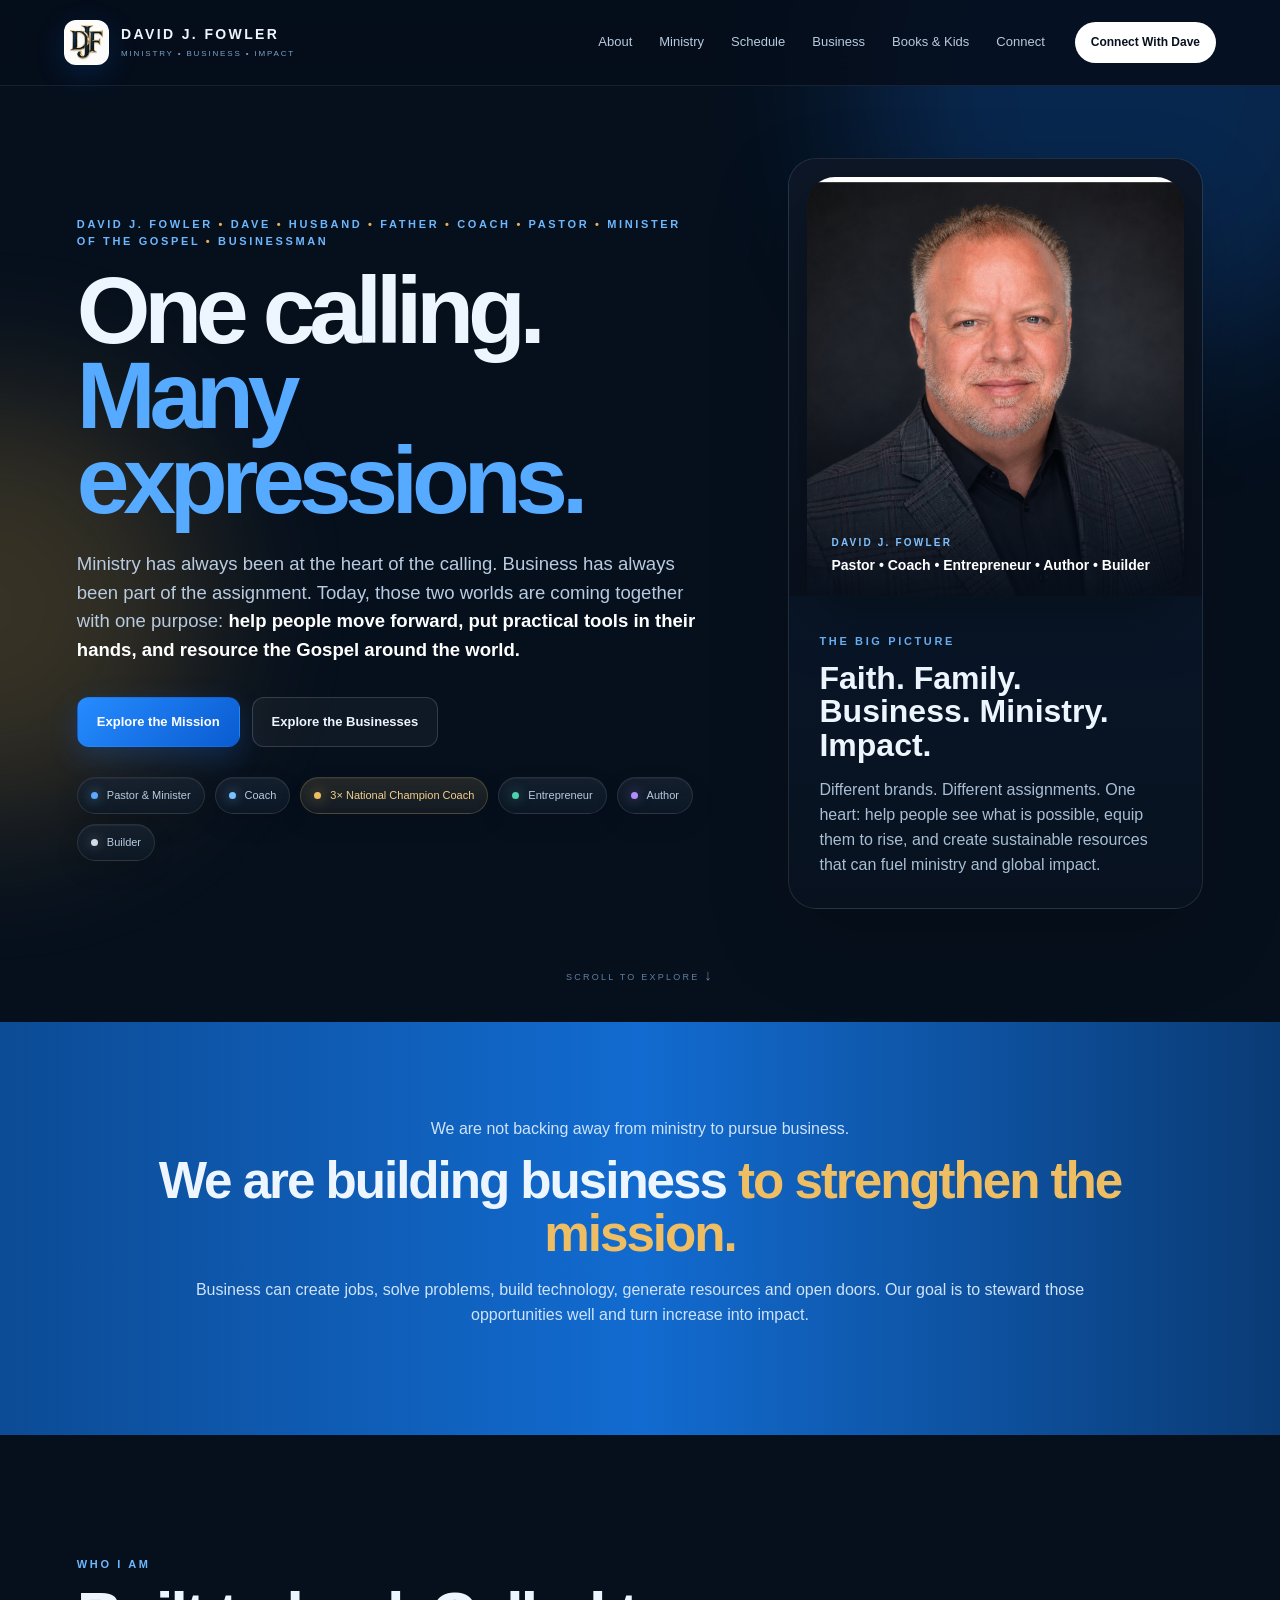
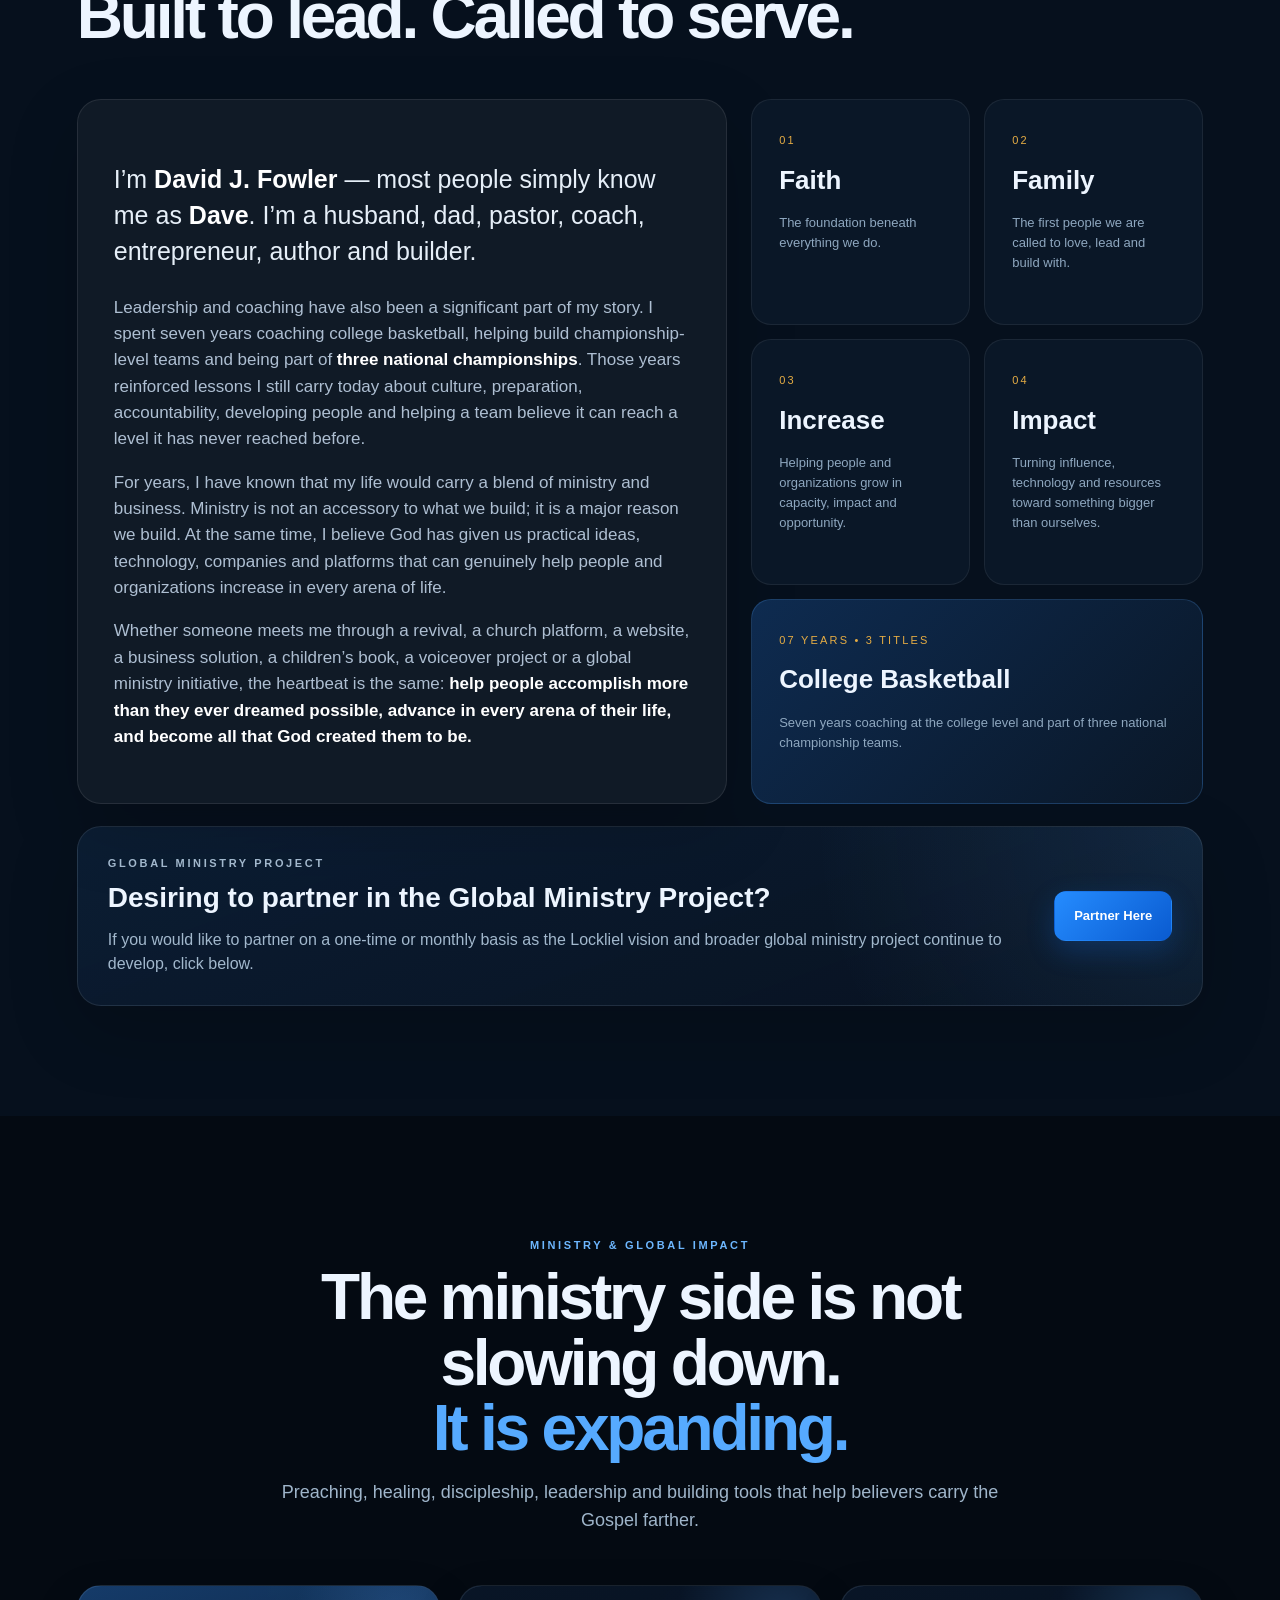
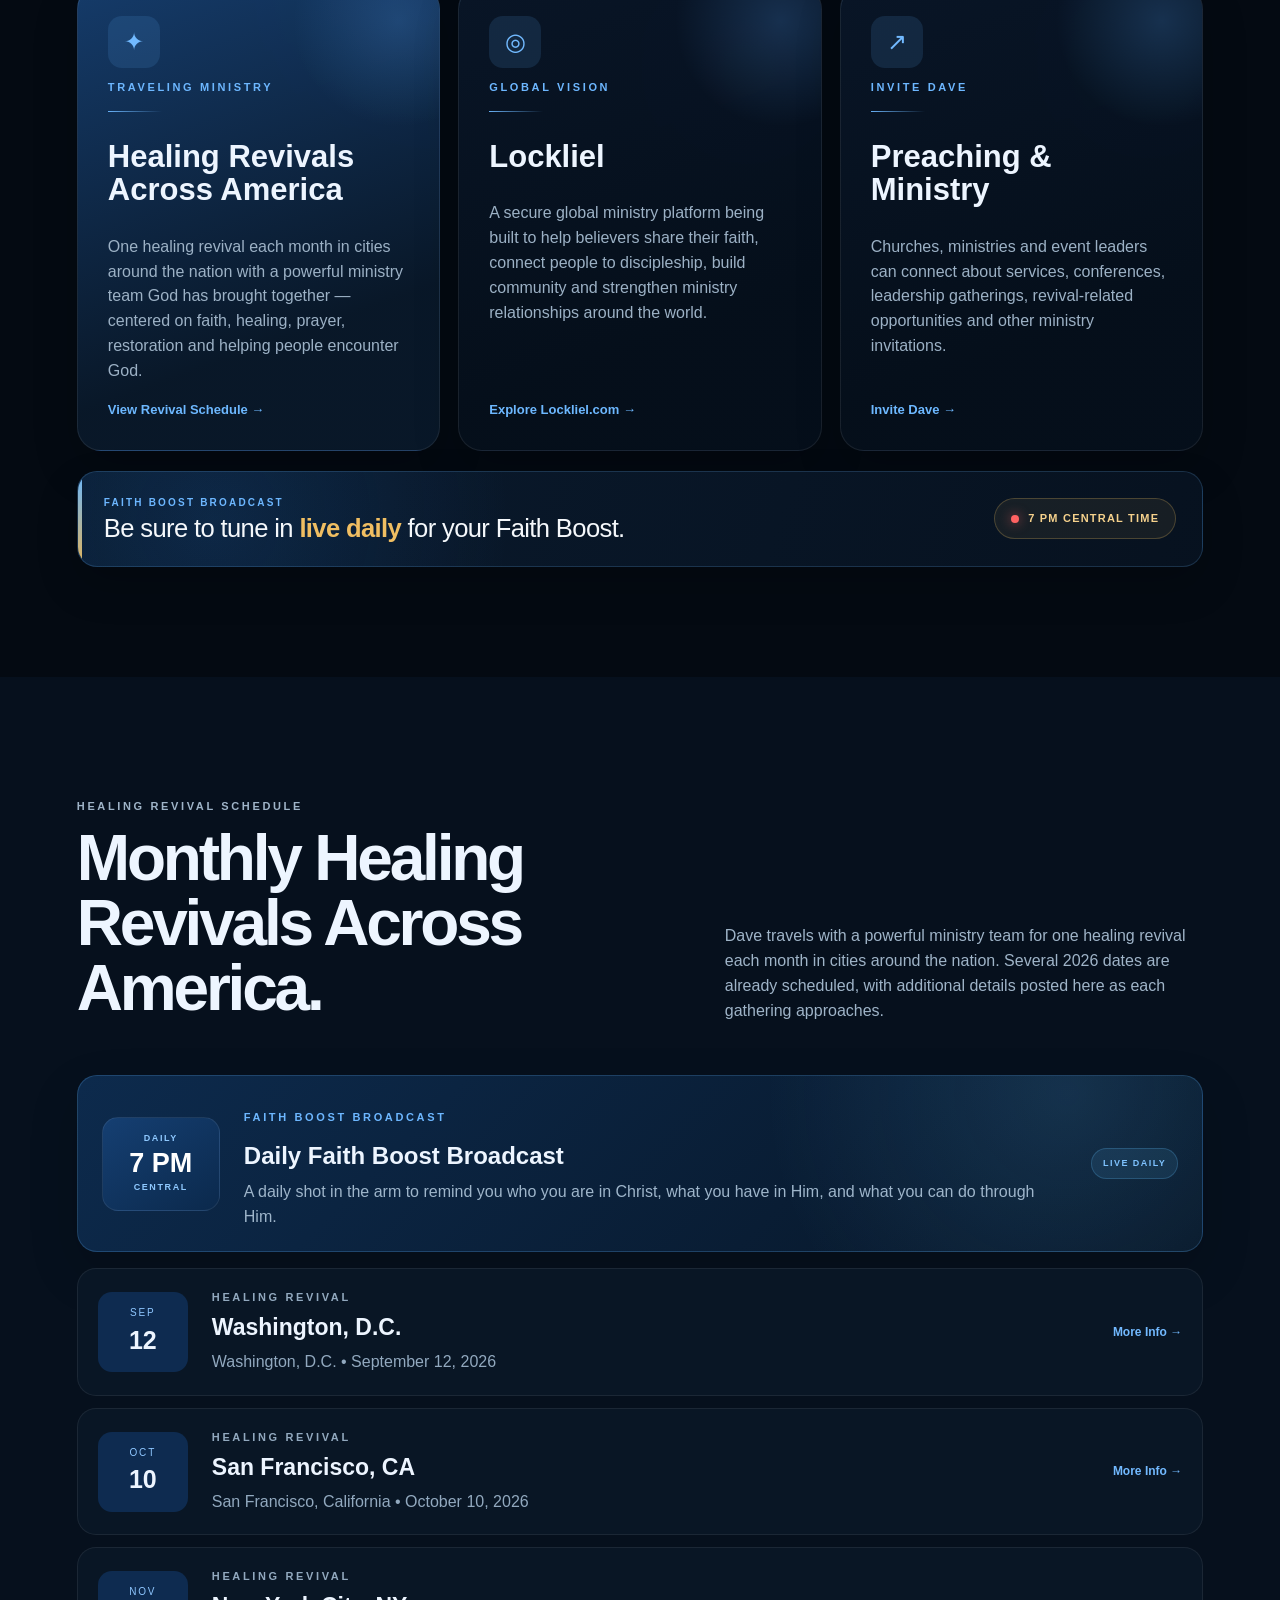
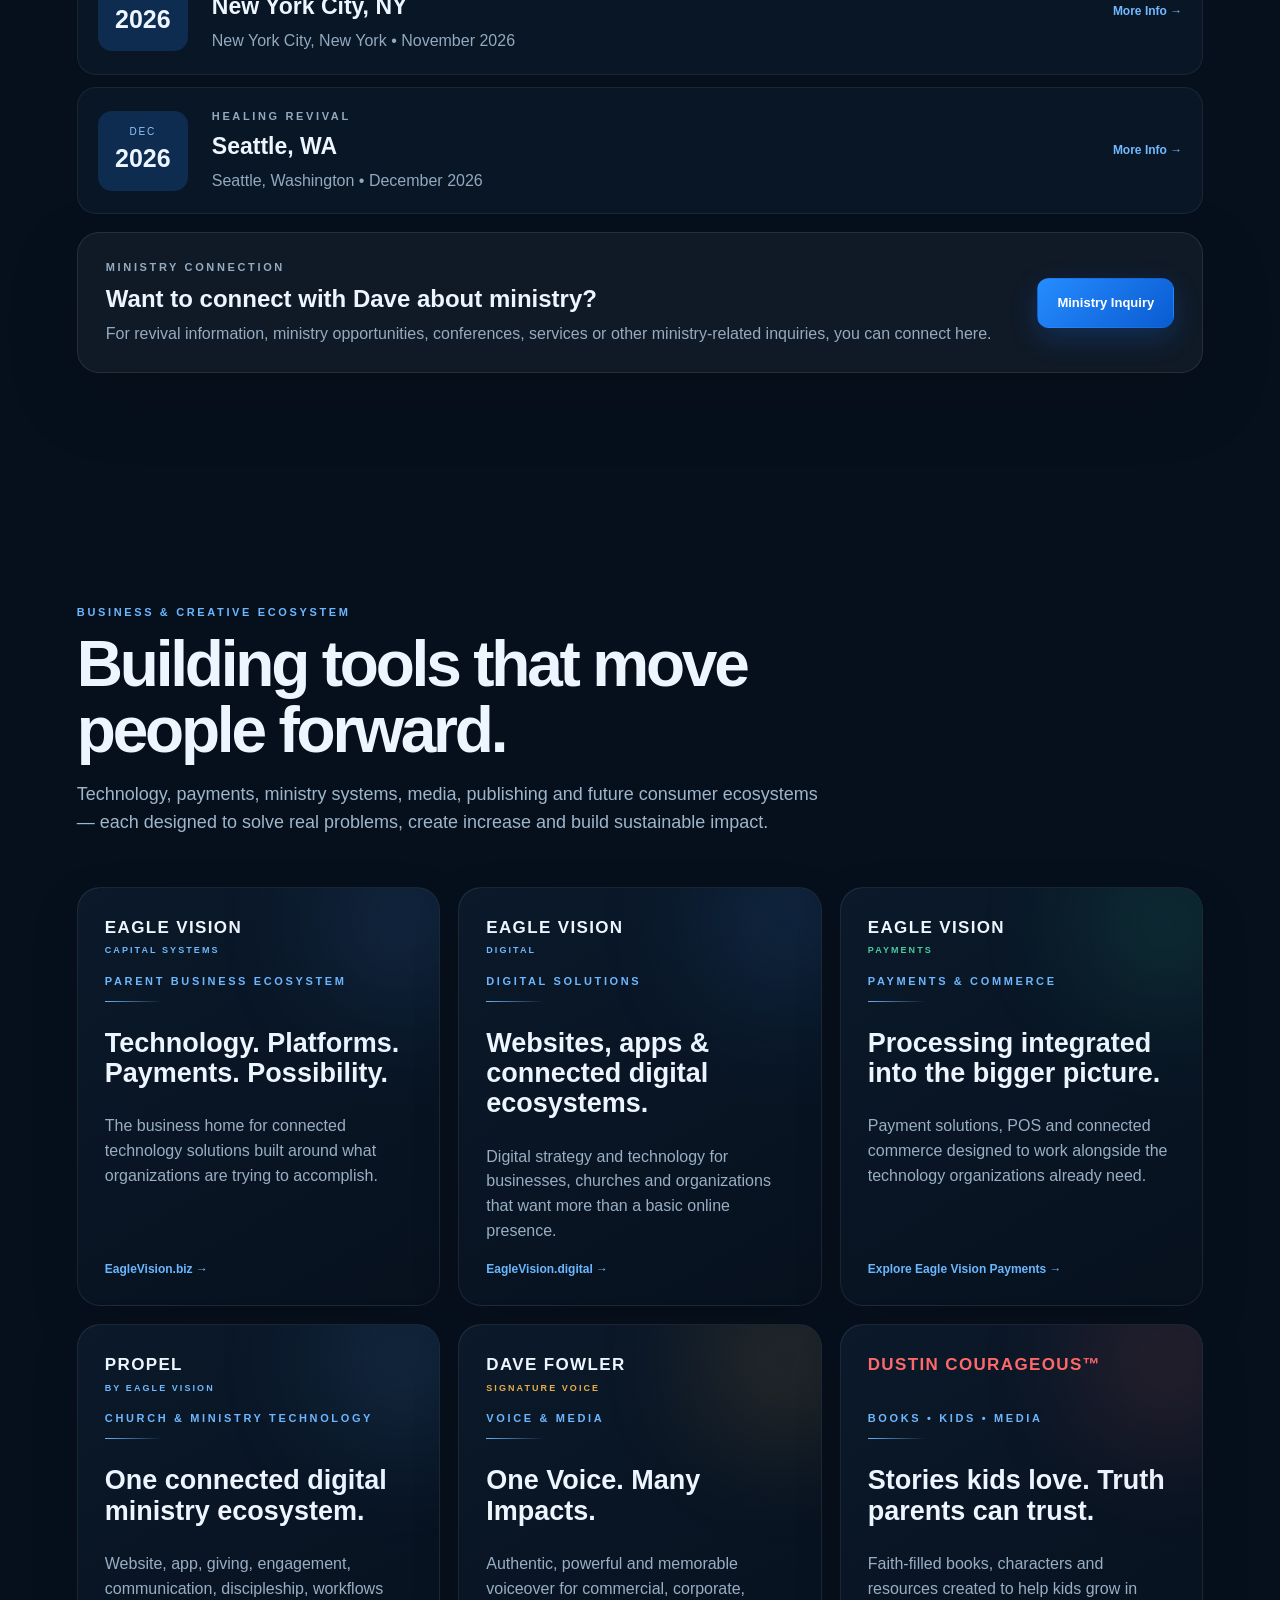
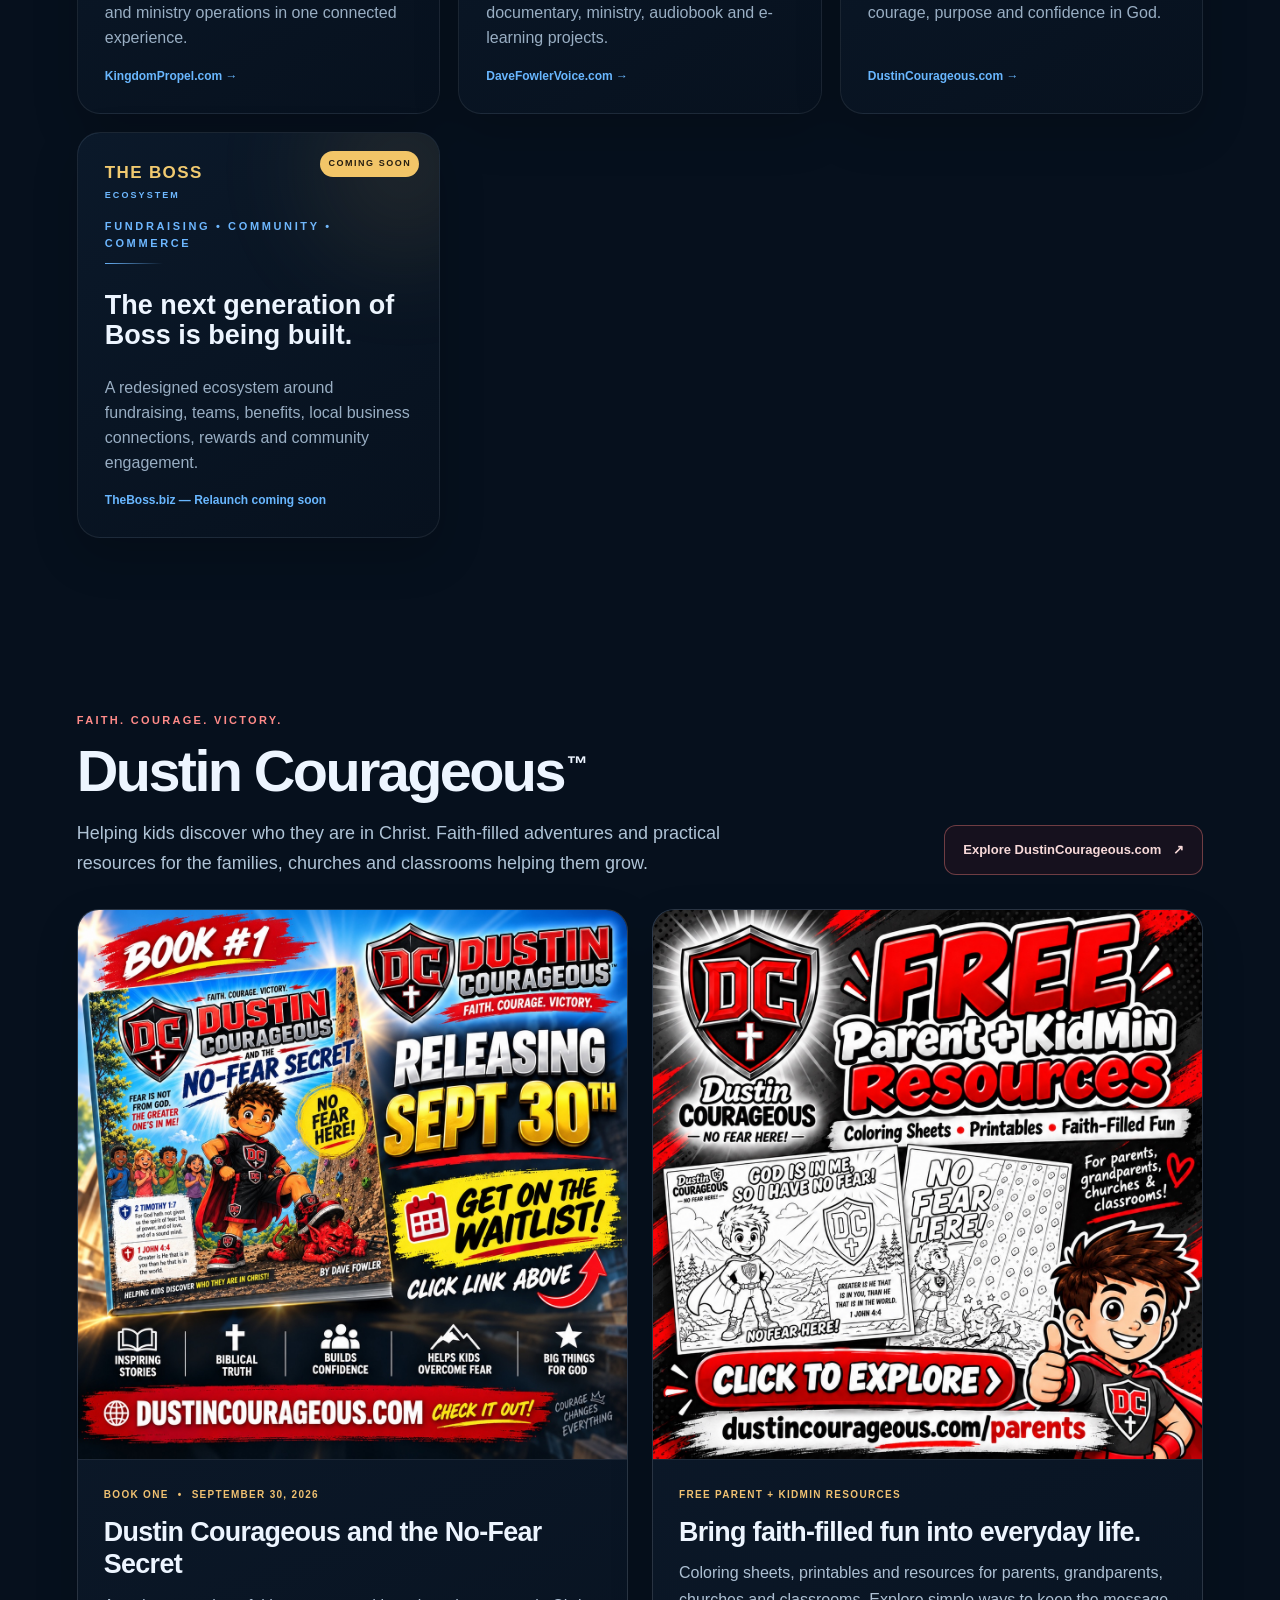
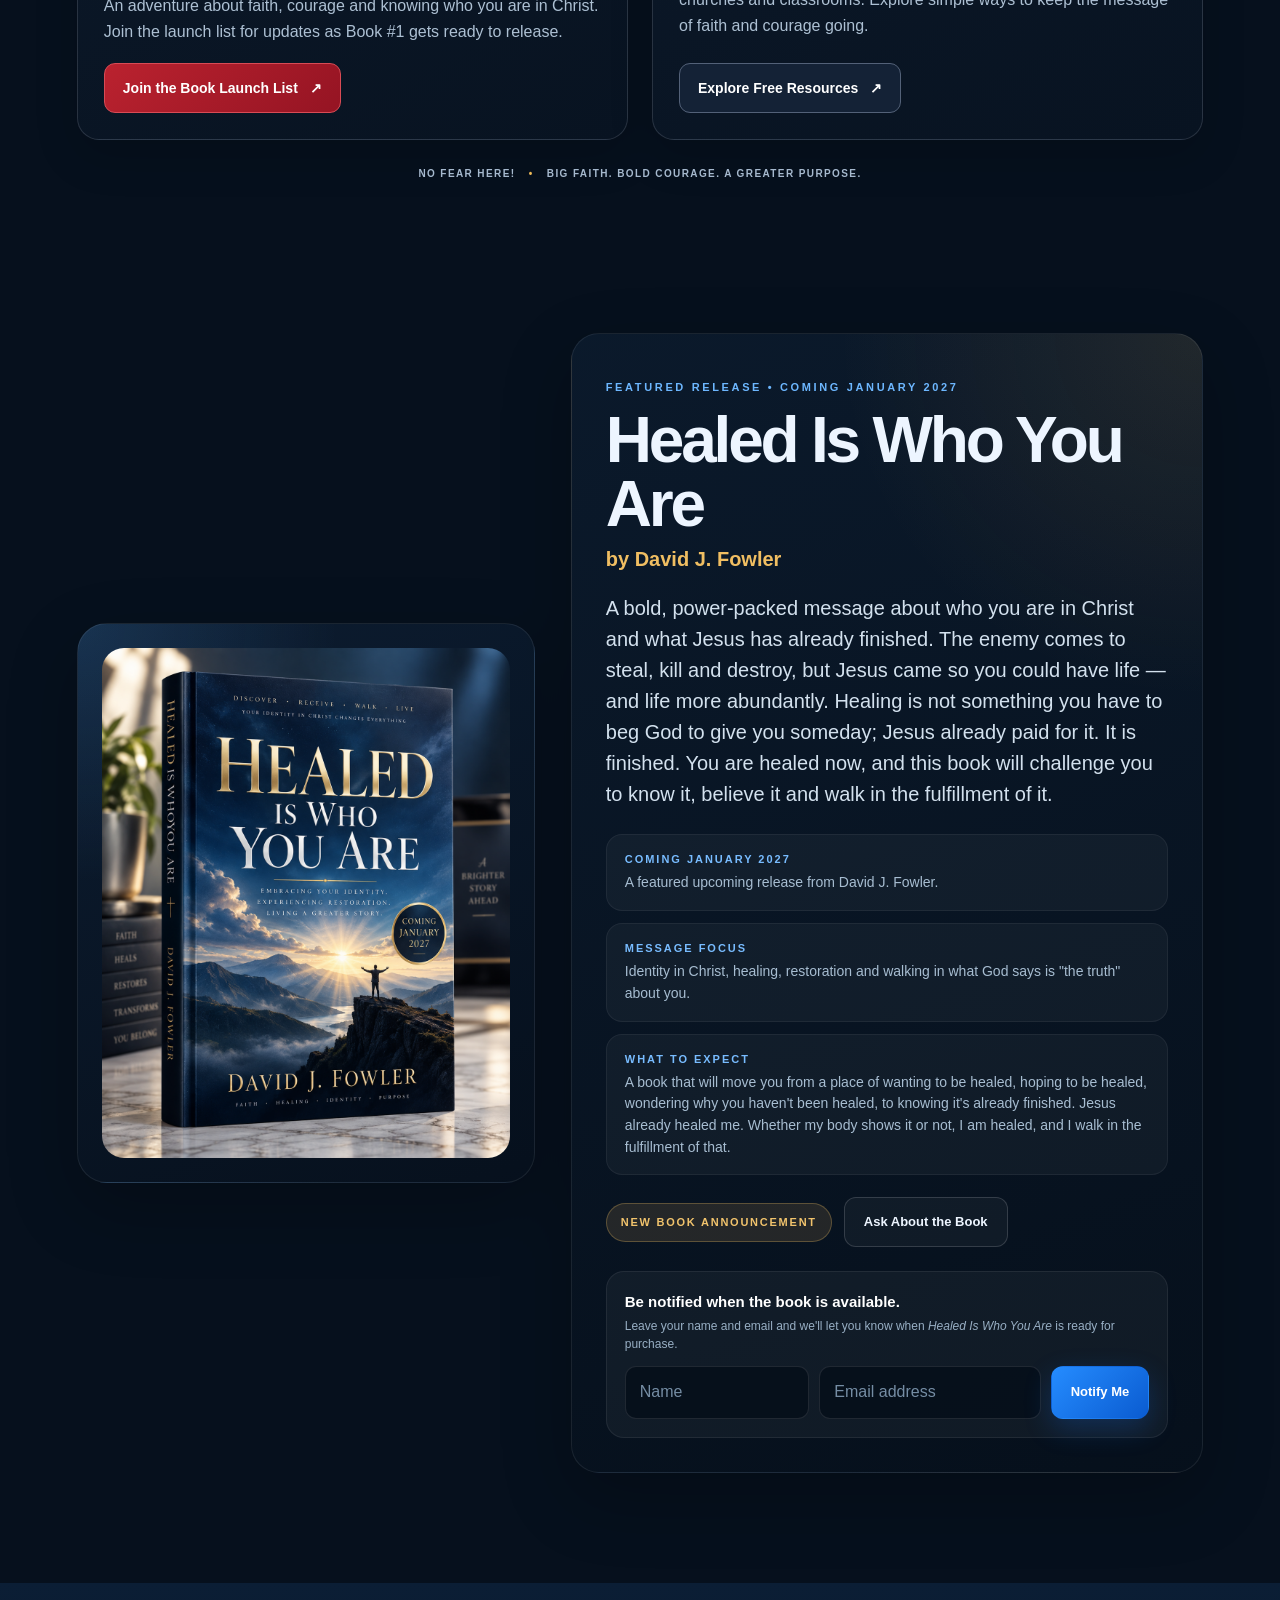
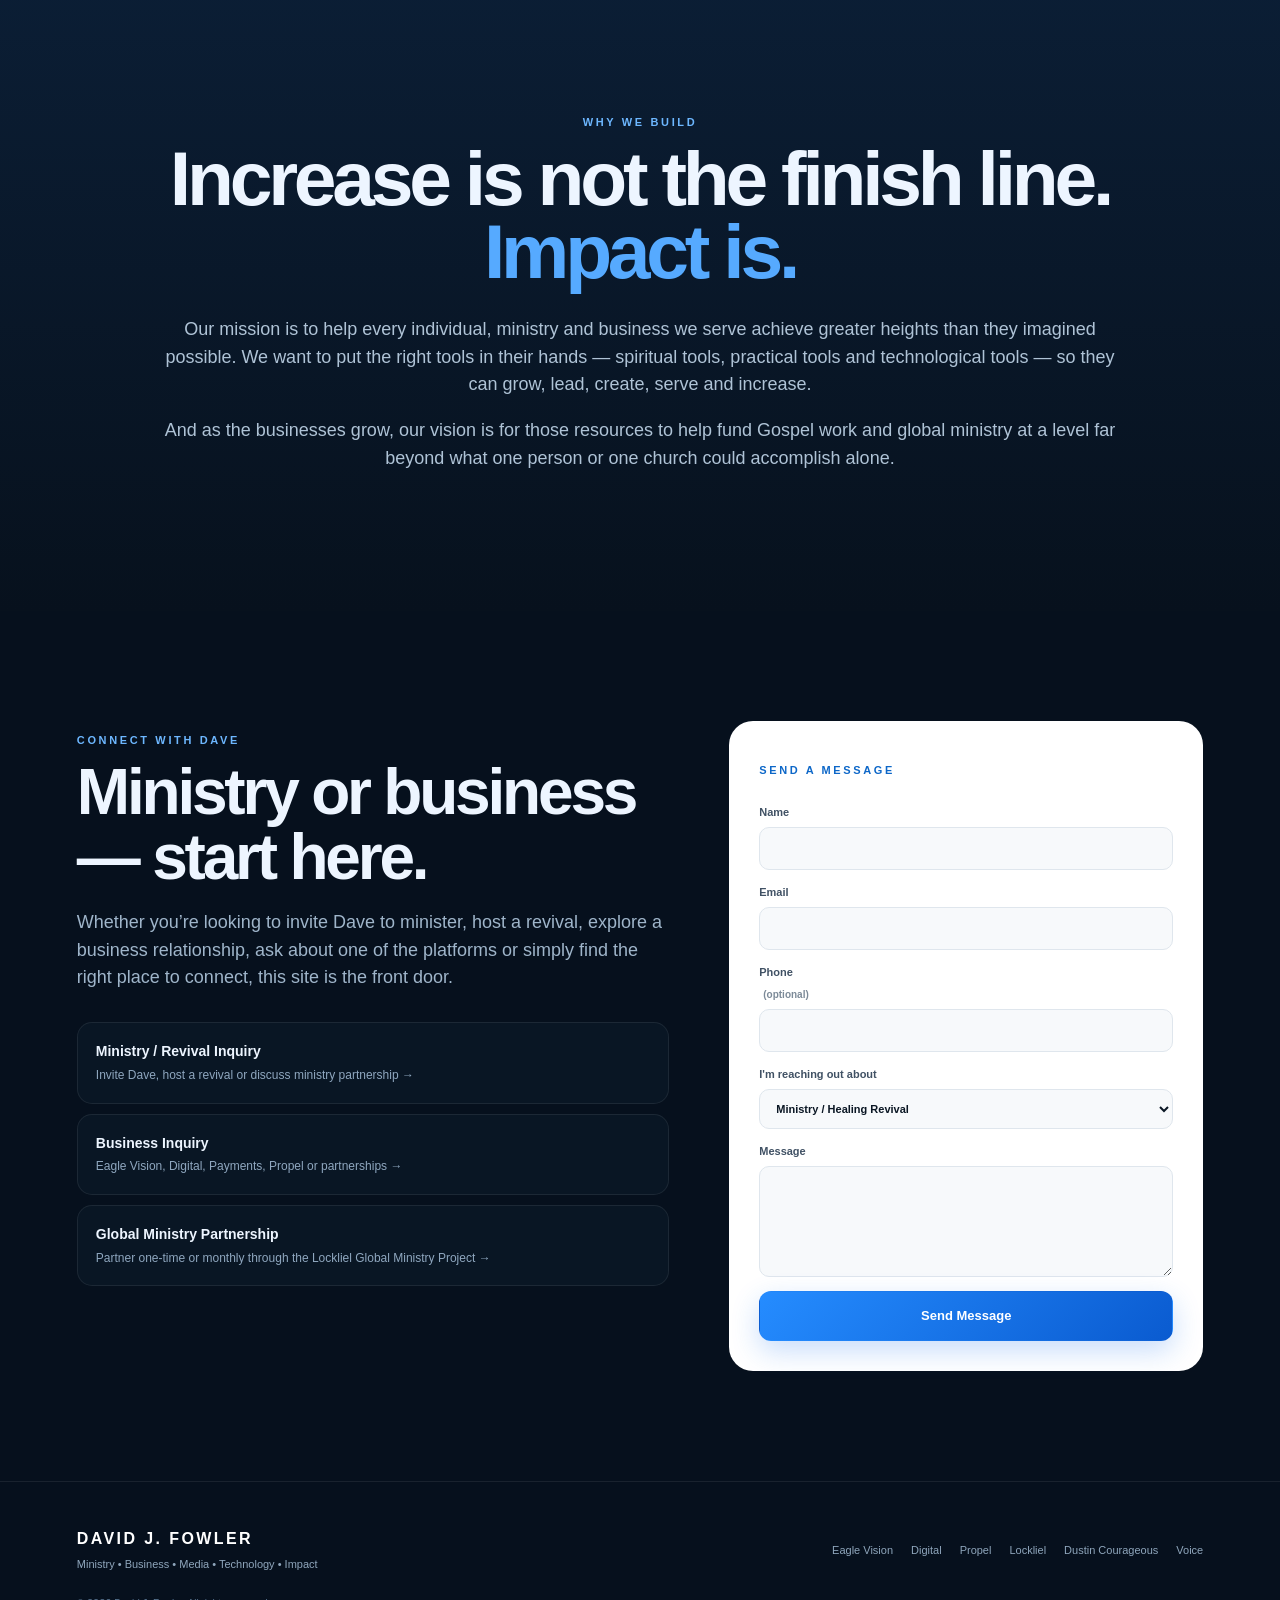
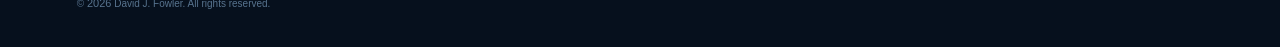
==== commit bd52851c: "Add daily Faith Boost Broadcast to ministry schedule" ====
--- a/index.html
+++ b/index.html
@@ -5,11 +5,29 @@
   <meta name="viewport" content="width=device-width, initial-scale=1">
   <title>David J. Fowler | Ministry • Business • Impact</title>
   <meta name="description" content="David J. Fowler — pastor, coach, entrepreneur, author and builder. Ministry first. Business with purpose. One mission: help people move forward and resource the Gospel around the world.">
-  <meta property="og:title" content="David J. Fowler | One Calling. Many Expressions.">
-  <meta property="og:description" content="Ministry. Business. Media. Technology. One mission: help people move forward and resource the Gospel around the world.">
-  <meta property="og:type" content="website">
   <meta name="theme-color" content="#08111f">
   <link rel="stylesheet" href="styles.css">
+
+  <!-- SOCIAL PREVIEW V20 START -->
+  <link rel="canonical" href="https://davidjfowler.com/">
+  <meta property="og:type" content="website">
+  <meta property="og:site_name" content="David J. Fowler">
+  <meta property="og:locale" content="en_US">
+  <meta property="og:url" content="https://davidjfowler.com/">
+  <meta property="og:title" content="David J. Fowler | Business, Ministry &amp; Resources">
+  <meta property="og:description" content="Explore the businesses, ministries, books and resources of David J. Fowler. People. Purpose. Impact.">
+  <meta property="og:image" content="https://davidjfowler.com/assets/david-j-fowler-social-approved-v19.jpg">
+  <meta property="og:image:secure_url" content="https://davidjfowler.com/assets/david-j-fowler-social-approved-v19.jpg">
+  <meta property="og:image:type" content="image/jpeg">
+  <meta property="og:image:width" content="1200">
+  <meta property="og:image:height" content="630">
+  <meta property="og:image:alt" content="David J. Fowler with the gold DJF monogram, People, Purpose, Impact, and Business, Ministry, Resources. DavidJFowler.com.">
+  <meta name="twitter:card" content="summary_large_image">
+  <meta name="twitter:title" content="David J. Fowler | Business, Ministry &amp; Resources">
+  <meta name="twitter:description" content="Explore the businesses, ministries, books and resources of David J. Fowler. People. Purpose. Impact.">
+  <meta name="twitter:image" content="https://davidjfowler.com/assets/david-j-fowler-social-approved-v19.jpg">
+  <meta name="twitter:image:alt" content="David J. Fowler with the gold DJF monogram, People, Purpose, Impact, and Business, Ministry, Resources. DavidJFowler.com.">
+  <!-- SOCIAL PREVIEW V20 END -->
 </head>
 <body>
   <div class="ambient ambient-one"></div>
@@ -215,6 +233,20 @@
           Several 2026 dates are already scheduled, with additional details posted here as each gathering approaches.
         </p>
       </div>
+
+      <article class="faith-boost-schedule-card" aria-label="Daily Faith Boost Broadcast schedule">
+        <div class="faith-boost-time">
+          <span>DAILY</span>
+          <strong>7 PM</strong>
+          <small>CENTRAL</small>
+        </div>
+        <div class="faith-boost-schedule-copy">
+          <p class="card-kicker">FAITH BOOST BROADCAST</p>
+          <h3>Daily Faith Boost Broadcast</h3>
+          <p>A daily shot in the arm to remind you who you are in Christ, what you have in Him, and what you can do through Him.</p>
+        </div>
+        <span class="faith-boost-live-badge">LIVE DAILY</span>
+      </article>
 
       <div id="schedule-list" class="schedule-list" aria-live="polite"></div>
 
--- a/styles.css
+++ b/styles.css
@@ -830,3 +830,87 @@
 @media (prefers-reduced-motion: reduce) {
   .dc-feature-button, .dc-feature-site-link { transition: none; transform: none; }
 }
+
+
+/* Faith Boost recurring schedule item */
+.faith-boost-schedule-card{
+  display:grid;
+  grid-template-columns:118px 1fr auto;
+  gap:24px;
+  align-items:center;
+  margin-bottom:16px;
+  padding:22px 24px;
+  border-radius:20px;
+  background:
+    radial-gradient(circle at 88% 10%,rgba(96,190,255,.14),transparent 30%),
+    linear-gradient(135deg,rgba(13,43,78,.98),rgba(7,22,39,.98));
+  border:1px solid rgba(100,184,255,.22);
+  box-shadow:0 20px 50px rgba(0,0,0,.16);
+}
+.faith-boost-time{
+  min-height:94px;
+  border-radius:16px;
+  background:linear-gradient(145deg,#153f72,#0b294c);
+  display:flex;
+  flex-direction:column;
+  align-items:center;
+  justify-content:center;
+  border:1px solid rgba(255,255,255,.08);
+}
+.faith-boost-time span,
+.faith-boost-time small{
+  color:#8fc9ff;
+  font-size:9px;
+  font-weight:900;
+  letter-spacing:.18em;
+}
+.faith-boost-time strong{
+  color:#fff;
+  font-size:27px;
+  line-height:1.1;
+  margin:3px 0;
+}
+.faith-boost-schedule-copy h3{
+  margin:4px 0 6px;
+  font-size:24px;
+}
+.faith-boost-schedule-copy p:not(.card-kicker){
+  margin:0;
+  color:#9eb5ca;
+  max-width:850px;
+}
+.faith-boost-live-badge{
+  padding:8px 11px;
+  border-radius:999px;
+  background:rgba(98,190,255,.1);
+  border:1px solid rgba(98,190,255,.22);
+  color:#7fc3ff;
+  font-size:9px;
+  font-weight:900;
+  letter-spacing:.16em;
+  white-space:nowrap;
+}
+@media(max-width:700px){
+  .faith-boost-schedule-card{
+    grid-template-columns:78px 1fr;
+    gap:14px;
+    padding:18px;
+  }
+  .faith-boost-time{
+    min-height:82px;
+  }
+  .faith-boost-time strong{
+    font-size:22px;
+  }
+  .faith-boost-schedule-copy h3{
+    font-size:20px;
+  }
+  .faith-boost-schedule-copy p:not(.card-kicker){
+    font-size:13px;
+    line-height:1.55;
+  }
+  .faith-boost-live-badge{
+    grid-column:2;
+    justify-self:start;
+  }
+}
